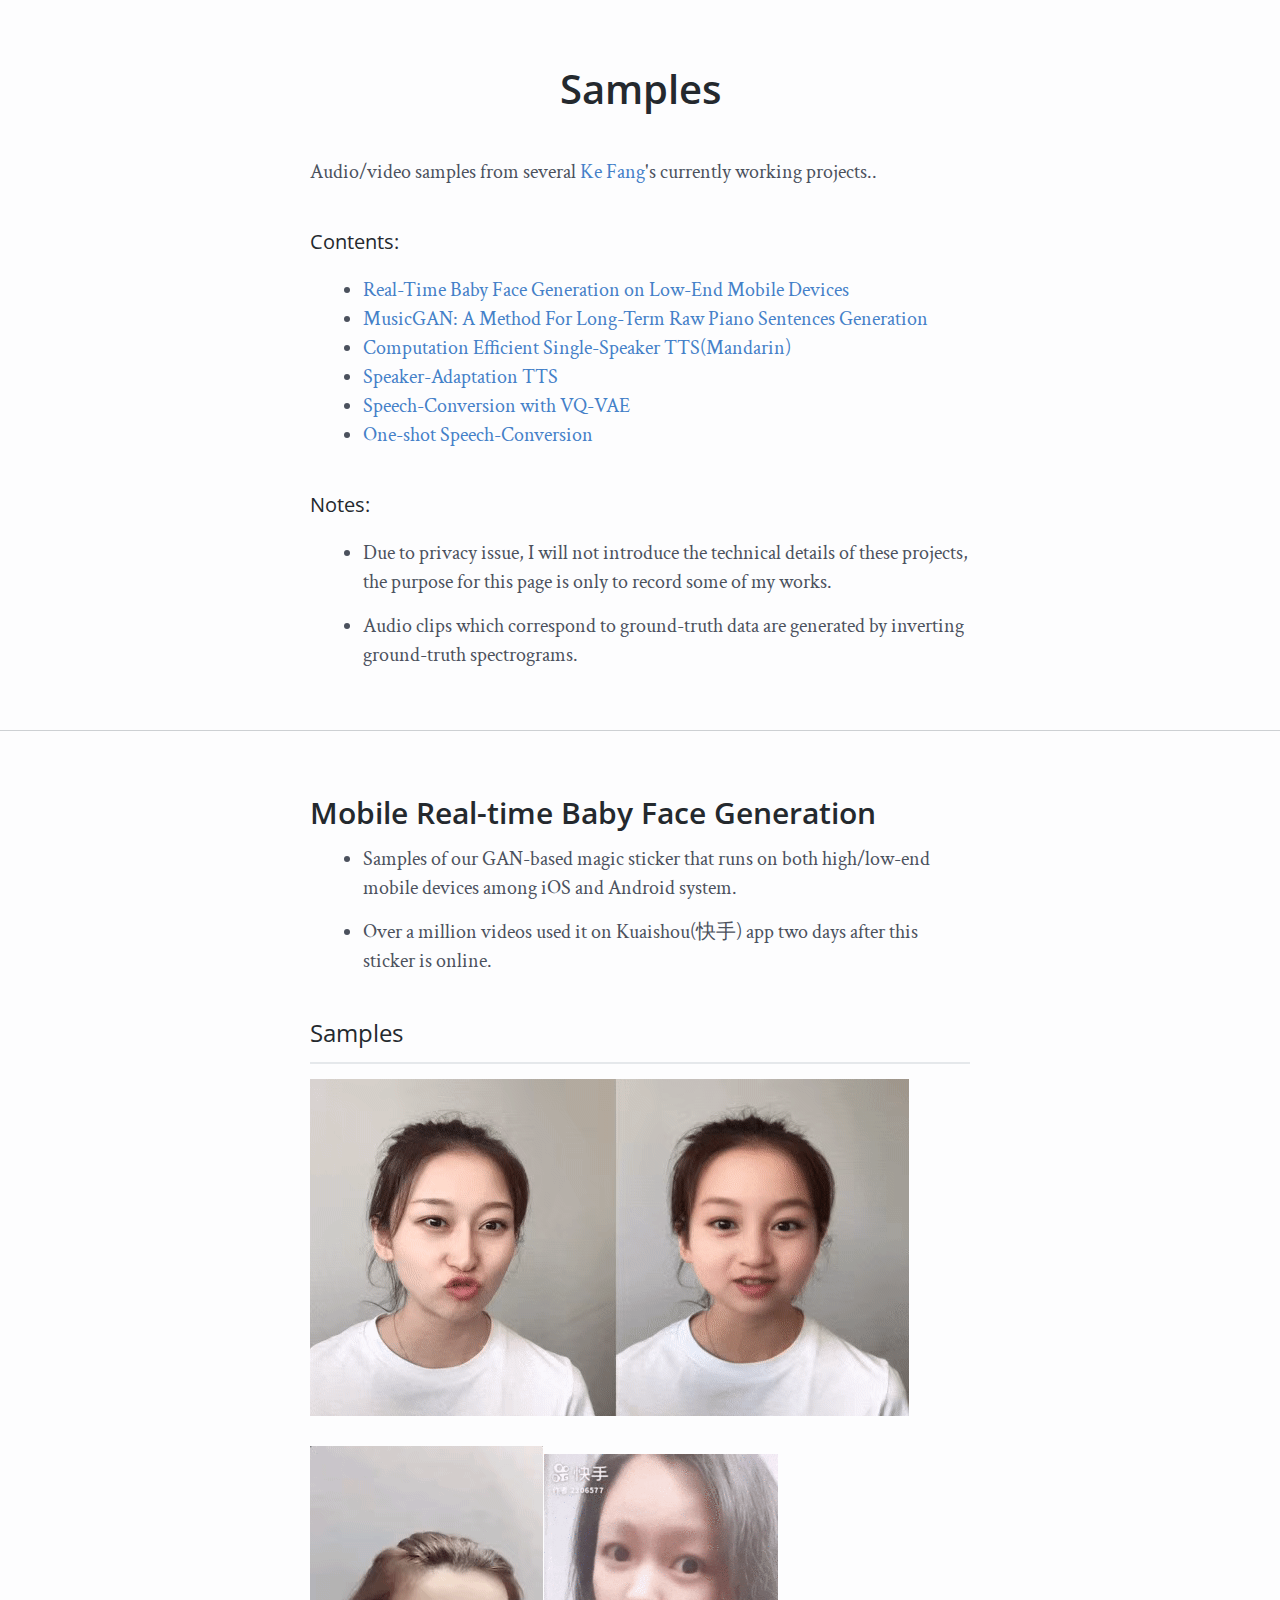
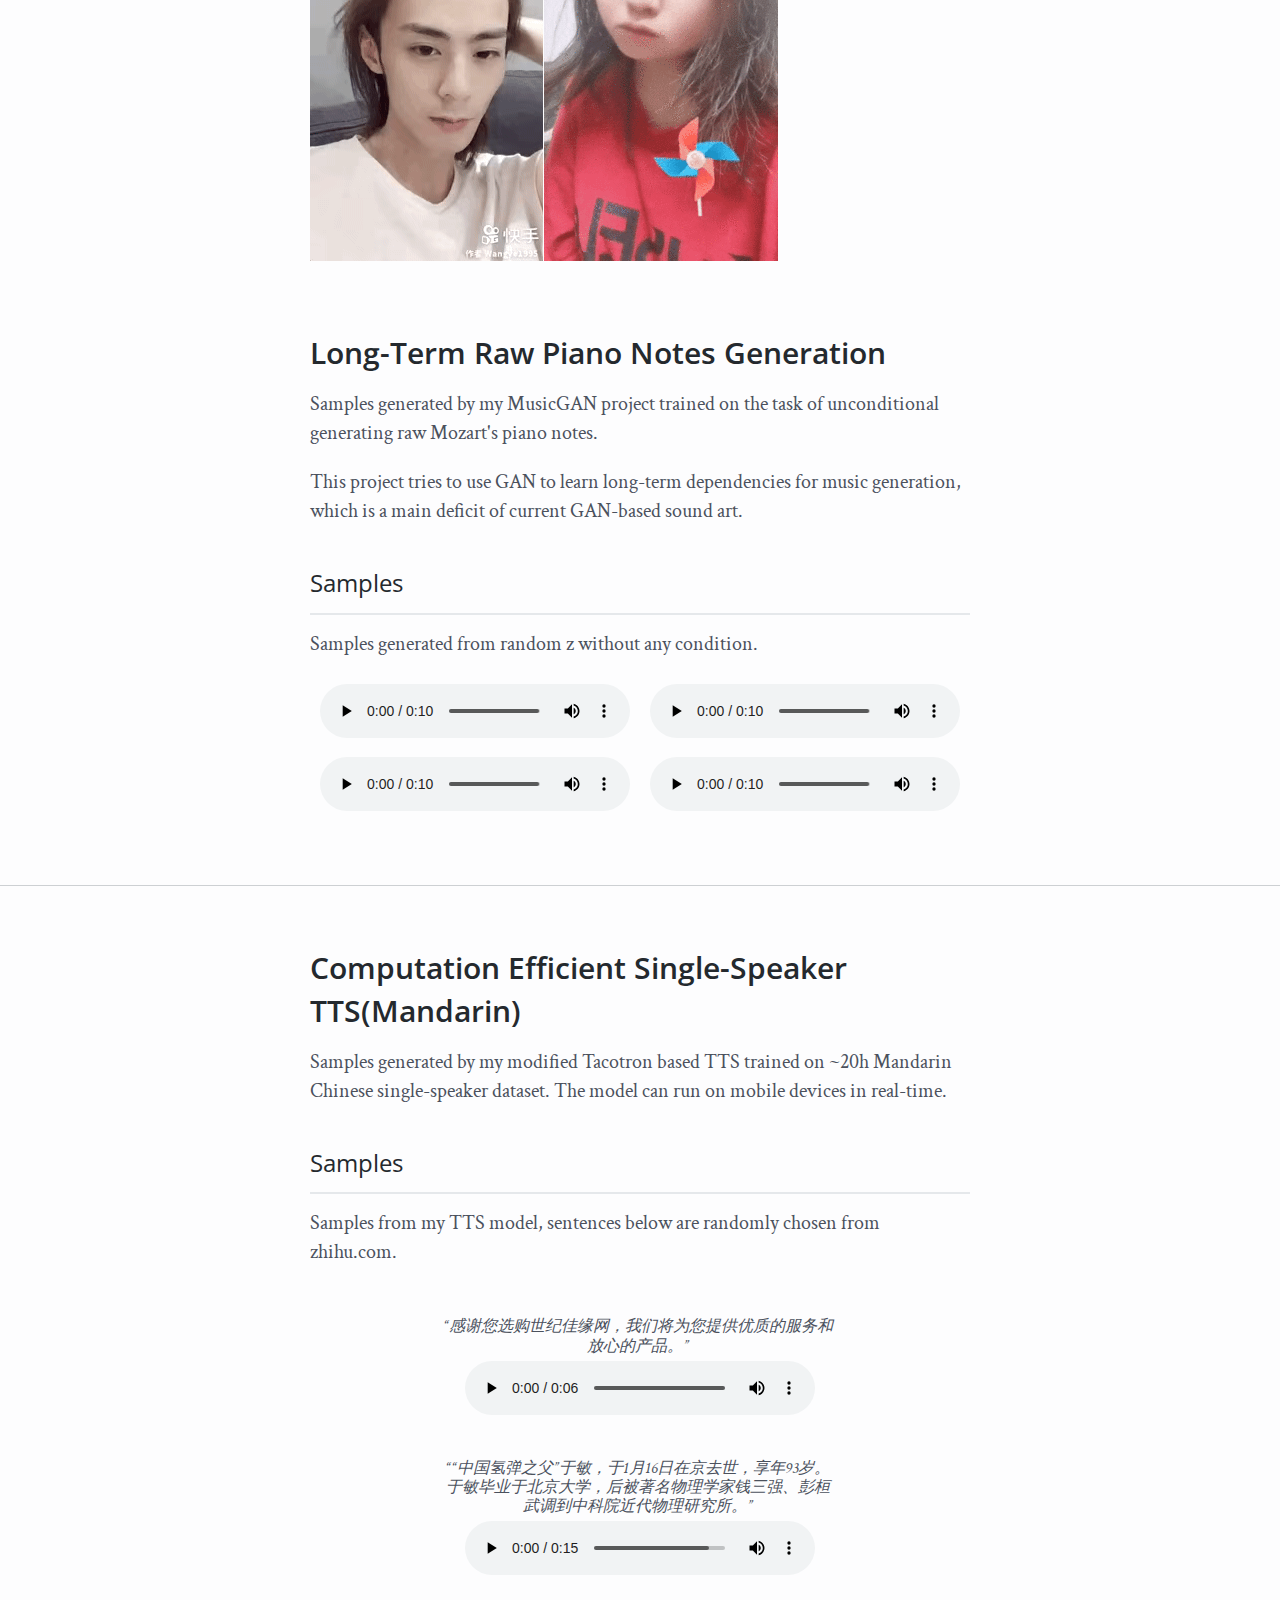
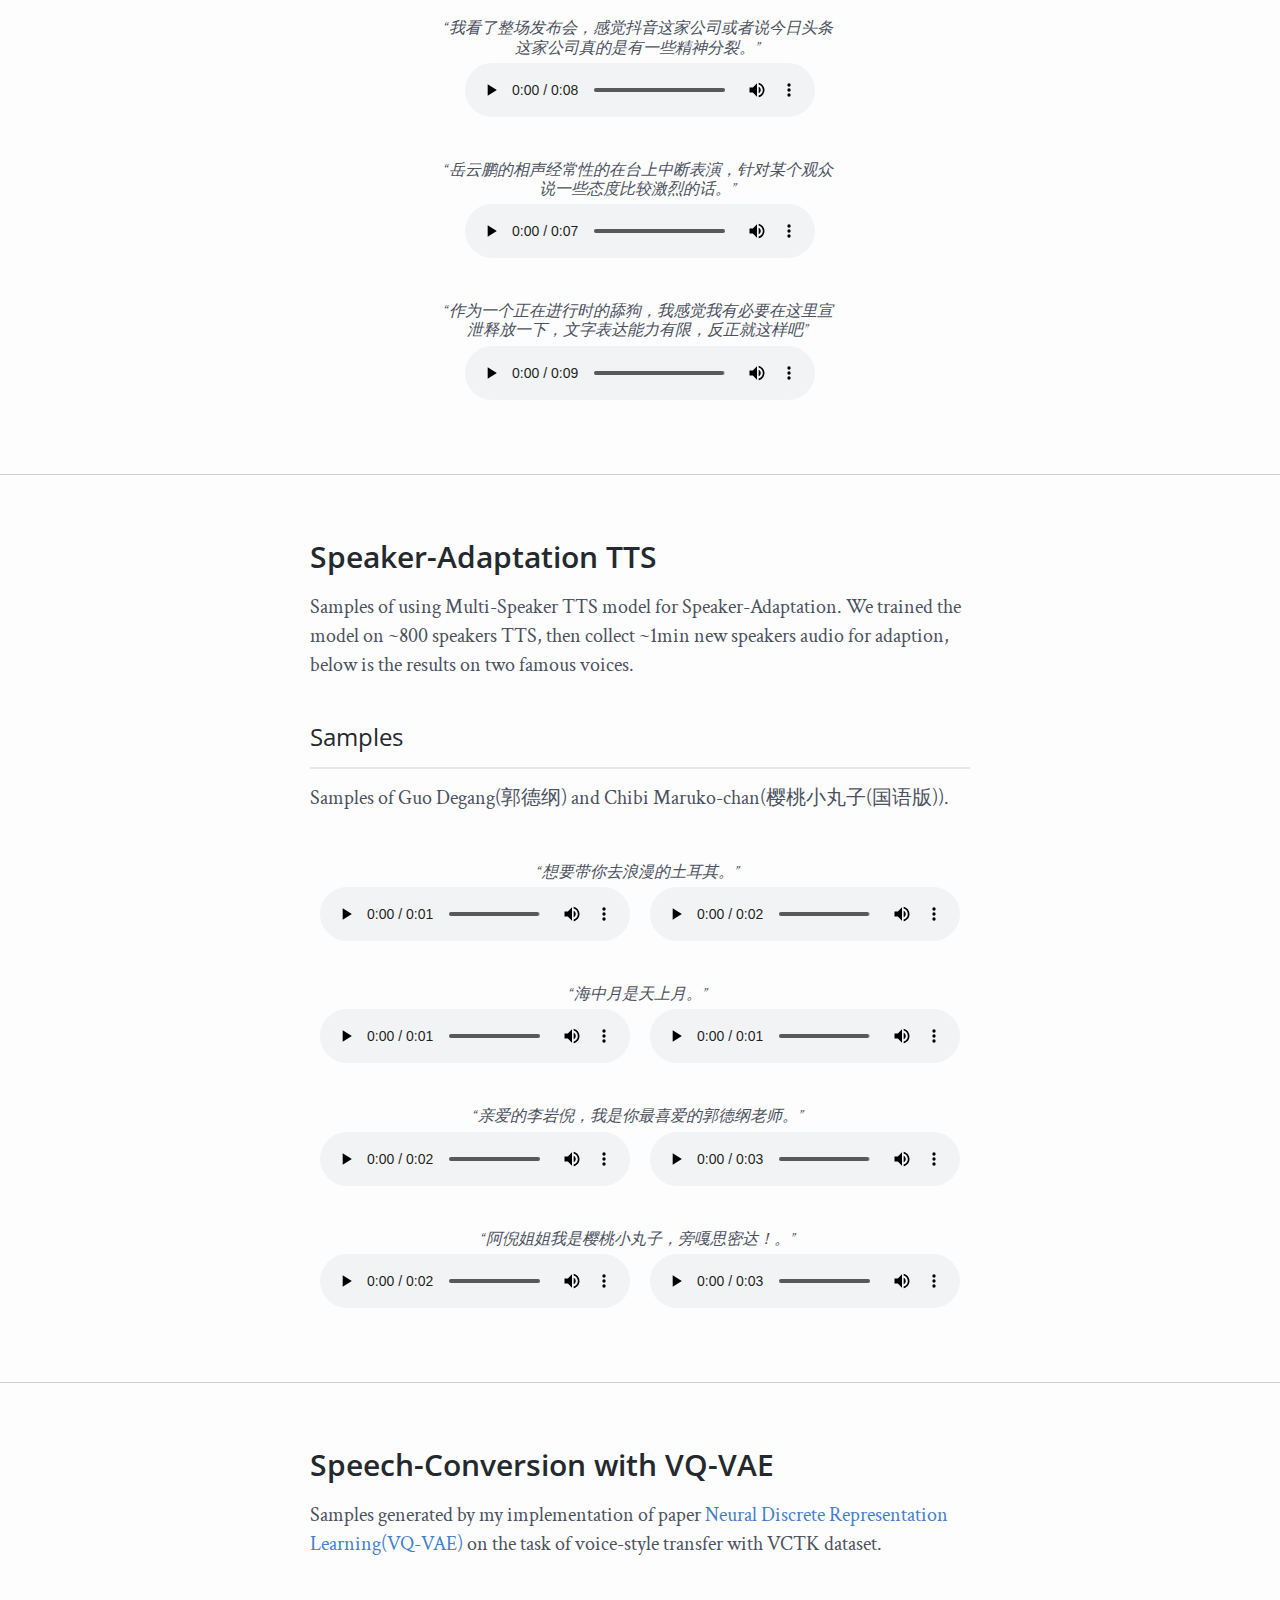
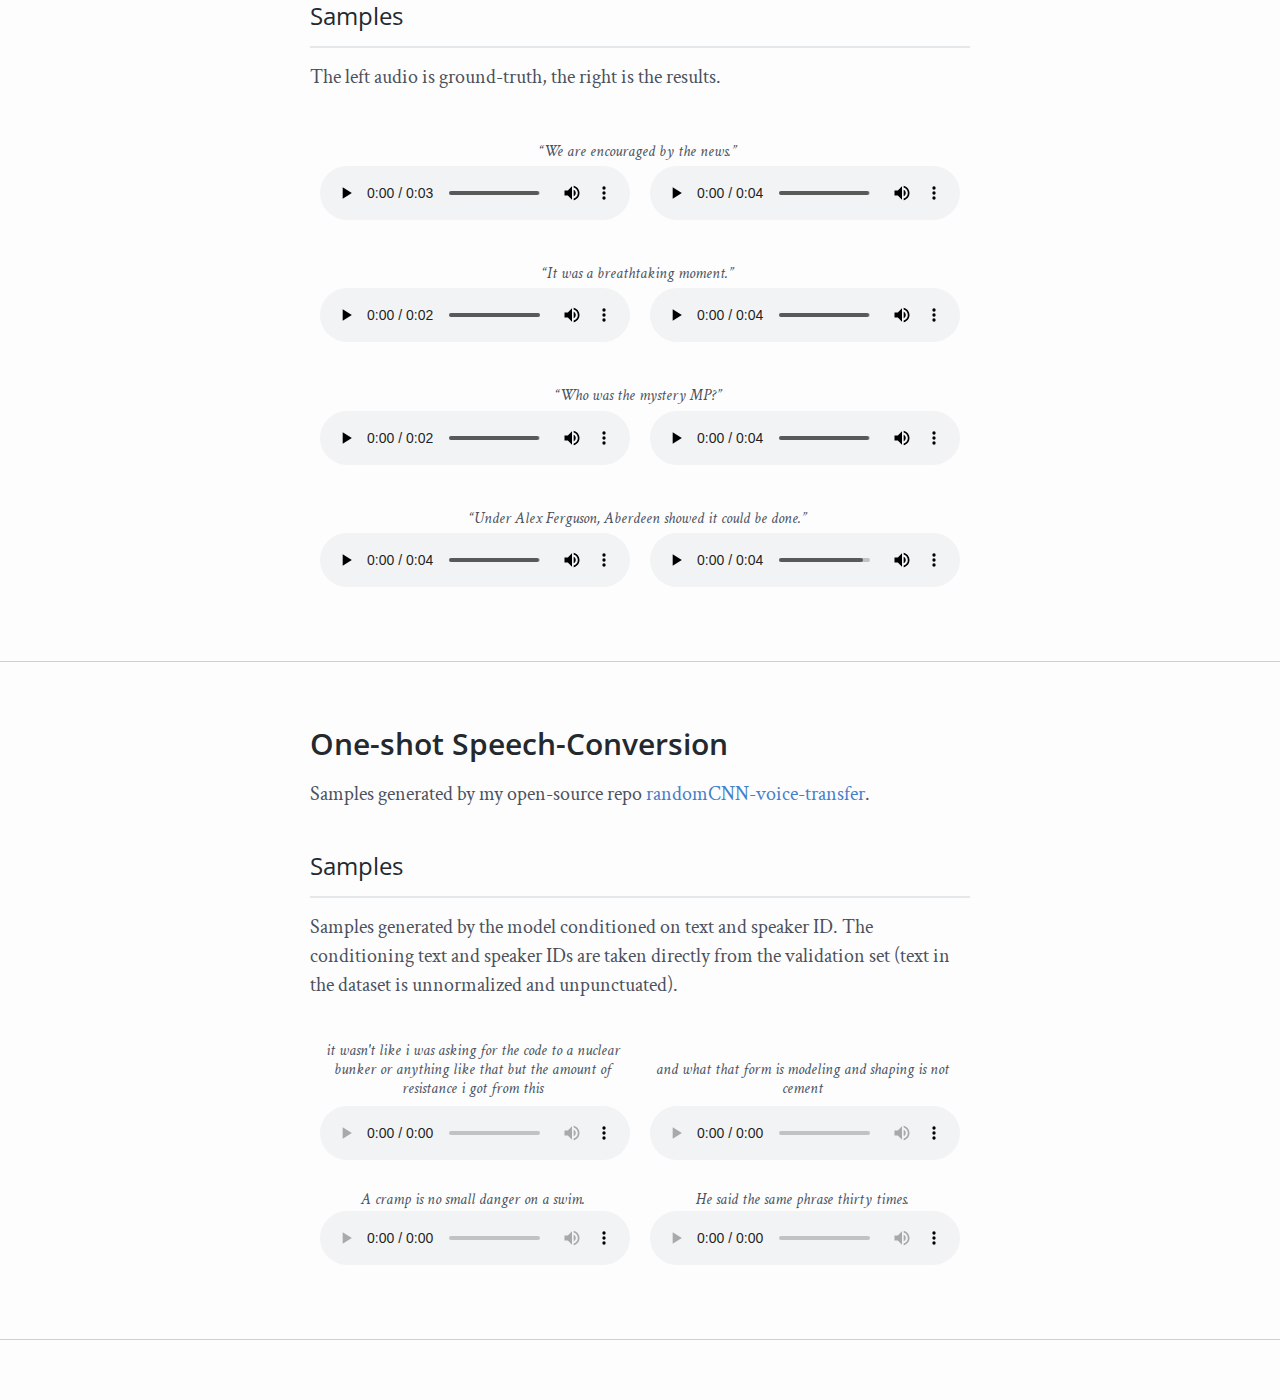
==== index.html @ a9450ed7 "update info." ====
<!DOCTYPE html>
<html lang="en">

<head>
    <title>Selected Samples of My Work</title>

    <link href="https://fonts.googleapis.com/css?family=Crimson+Text:400,400i" rel="stylesheet">
    <link href="https://fonts.googleapis.com/css?family=Open+Sans:400,600" rel="stylesheet">
    <link rel="stylesheet" type="text/css" href="index.css">

    <meta charset="utf-8">
    <meta name="viewport" content="width=device-width, initial-scale=1.0">
</head>

<body>

    <div class='section'>
        <h1>Samples</h1>
        <p>Audio/video samples from several <a href='https://www.linkedin.com/in/ringofang/'>Ke Fang</a>'s currently working projects.</i>.</p>

        <h4>Contents:</h4>
        <p>
        <ul class='toc'>
            <li><a href='#section-0'>Real-Time Baby Face Generation on Low-End Mobile Devices</a></li>
            <li><a href='#section-1'>MusicGAN: A Method For Long-Term Raw Piano Sentences Generation</a></li>
            <li><a href='#section-2'>Computation Efficient Single-Speaker TTS(Mandarin)</a></li>
            <li><a href='#section-3'>Speaker-Adaptation TTS</a></li>
            <li><a href='#section-4'>Speech-Conversion with VQ-VAE</a></li>
            <li><a href='#section-5'>One-shot Speech-Conversion</a></li>
            <!--<li><a href='#section-6'>Speeding up Griffin-Lim Vocoder & GAN-based TTS Optimization</a></li>-->
        </ul>
        </p>

        <h4>Notes:</h4>
        <p>
        <ul>
            <li>Due to privacy issue, I will not introduce the technical details of these projects, the purpose for this page is only to record some of my works.</li>
            <li>Audio clips which correspond to ground-truth data are generated by inverting ground-truth spectrograms.</li>
        </ul>
        </p>
    </div>

    <hr>

    <div id='section-0' class='section'>
        <h2>Mobile Real-time Baby Face Generation</h2>
        <ul>
            <li>Samples of our GAN-based magic sticker that runs on both high/low-end mobile devices among iOS and Android system.</li>
            <li>Over a million videos used it on Kuaishou(快手) app two days after this sticker is online.</li>
        </ul>
        <h3>Samples</h3>
        <p><img src="samples/gif/gan-a.gif" alt="gan-a"></p>
        <p><img src="samples/gif/gan-b.gif" alt="gan-a"><img src="samples/gif/gan-c.gif" alt="gan-a"></p>

    </div>

    <div id='section-1' class='section'>
        <h2>Long-Term Raw Piano Notes Generation</h2>
        <p>Samples generated by my MusicGAN project trained on the task of unconditional generating raw Mozart's piano notes.</p>
        <p>This project tries to use GAN to learn long-term dependencies for music generation, which is a main deficit of current GAN-based sound art.</p>

        <h3>Samples</h3>
        <p>Samples generated from random z without any condition.</p>
        <div class='playlist'>
            <div class='labeled-audio'><audio preload='metadata' controls><source src='samples/wav/music_gan_piano/1.mp3' type='audio/mpeg'></audio></div>
            <div class='labeled-audio'><audio preload='metadata' controls><source src='samples/wav/music_gan_piano/2.mp3' type='audio/mpeg'></audio></div>
            <div class='labeled-audio'><audio preload='metadata' controls><source src='samples/wav/music_gan_piano/3.mp3' type='audio/mpeg'></audio></div>
            <div class='labeled-audio'><audio preload='metadata' controls><source src='samples/wav/music_gan_piano/4.mp3' type='audio/mpeg'></audio></div>
        </div>
    </div>

    <hr>

    <div id='section-2' class='section'>
        <h2>Computation Efficient Single-Speaker TTS(Mandarin)</h2>
        <p>Samples generated by my modified Tacotron based TTS trained on ~20h Mandarin Chinese single-speaker dataset. The model can run on mobile devices in real-time.</p>
        <h3>Samples</h3>
        <p>Samples from my TTS model, sentences below are randomly chosen from zhihu.com.</p>
        <div class='playlist'>
            <p class='playlist-title text'>&ldquo;感谢您选购世纪佳缘网，我们将为您提供优质的服务和放心的产品。&rdquo;</p>
            <div class='labeled-audio'><audio preload='metadata' controls><source src='samples/wav/single_speaker_tts_mandarin/1.wav' type='audio/mpeg'></audio></div>
            <p class='playlist-title text'>&ldquo;“中国氢弹之父”于敏，于1月16日在京去世，享年93岁。于敏毕业于北京大学，后被著名物理学家钱三强、彭桓武调到中科院近代物理研究所。&rdquo;</p>
            <div class='labeled-audio'><audio preload='metadata' controls><source src='samples/wav/single_speaker_tts_mandarin/2.wav' type='audio/mpeg'></audio></div>
            <p class='playlist-title text'>&ldquo;我看了整场发布会，感觉抖音这家公司或者说今日头条这家公司真的是有一些精神分裂。&rdquo;</p>
            <div class='labeled-audio'><audio preload='metadata' controls><source src='samples/wav/single_speaker_tts_mandarin/3.wav' type='audio/mpeg'></audio></div>
            <p class='playlist-title text'>&ldquo;岳云鹏的相声经常性的在台上中断表演，针对某个观众说一些态度比较激烈的话。&rdquo;</p>
            <div class='labeled-audio'><audio preload='metadata' controls><source src='samples/wav/single_speaker_tts_mandarin/4.wav' type='audio/mpeg'></audio></div>
            <p class='playlist-title text'>&ldquo;作为一个正在进行时的舔狗，我感觉我有必要在这里宣泄释放一下，文字表达能力有限，反正就这样吧&rdquo;</p>
            <div class='labeled-audio'><audio preload='metadata' controls><source src='samples/wav/single_speaker_tts_mandarin/5.wav' type='audio/mpeg'></audio></div>
        </div>
    </div>

    <hr>

    <div id='section-3' class='section'>
        <h2>Speaker-Adaptation TTS</h2>
        <p>Samples of using Multi-Speaker TTS model for Speaker-Adaptation. We trained the model on ~800 speakers TTS, then collect ~1min new speakers audio for adaption, below is the results on two famous voices.</p>

        <h3>Samples</h3>
        <p>Samples of Guo Degang(郭德纲) and Chibi Maruko-chan(樱桃小丸子(国语版)).</p>
        <div class='playlist'>
            <p class='playlist-title text'>&ldquo;想要带你去浪漫的土耳其。&rdquo;</p>
            <div class='labeled-audio'><audio preload='metadata' controls><source src='samples/wav/multi_speaker_tts_speaker_adaptation/gdg_0.wav' type='audio/mpeg'></audio></div>
            <div class='labeled-audio'><audio preload='metadata' controls><source src='samples/wav/multi_speaker_tts_speaker_adaptation/xwz_0.wav' type='audio/mpeg'></audio></div>
            <p class='playlist-title text'>&ldquo;海中月是天上月。&rdquo;</p>
            <div class='labeled-audio'><audio preload='metadata' controls><source src='samples/wav/multi_speaker_tts_speaker_adaptation/gdg_1.wav' type='audio/mpeg'></audio></div>
            <div class='labeled-audio'><audio preload='metadata' controls><source src='samples/wav/multi_speaker_tts_speaker_adaptation/xwz_1.wav' type='audio/mpeg'></audio></div>
            <p class='playlist-title text'>&ldquo;亲爱的李岩倪，我是你最喜爱的郭德纲老师。&rdquo;</p>
            <div class='labeled-audio'><audio preload='metadata' controls><source src='samples/wav/multi_speaker_tts_speaker_adaptation/gdg_2.wav' type='audio/mpeg'></audio></div>
            <div class='labeled-audio'><audio preload='metadata' controls><source src='samples/wav/multi_speaker_tts_speaker_adaptation/xwz_2.wav' type='audio/mpeg'></audio></div>
            <p class='playlist-title text'>&ldquo;阿倪姐姐我是樱桃小丸子，旁嘎思密达！。&rdquo;</p>
            <div class='labeled-audio'><audio preload='metadata' controls><source src='samples/wav/multi_speaker_tts_speaker_adaptation/gdg_3.wav' type='audio/mpeg'></audio></div>
            <div class='labeled-audio'><audio preload='metadata' controls><source src='samples/wav/multi_speaker_tts_speaker_adaptation/xwz_3.wav' type='audio/mpeg'></audio></div>
        </div>
    </div>

    <hr>

    <div id='section-4' class='section'>
        <h2>Speech-Conversion with VQ-VAE</h2>
        <p>Samples generated by my implementation of paper <a href="https://arxiv.org/abs/1711.00937">Neural Discrete Representation Learning(VQ-VAE)</a> on the task of voice-style transfer with VCTK dataset.</p>

        <h3>Samples</h3>
        <p>The left audio is ground-truth, the right is the results.</p>

        <div class='playlist'>
            <p class='playlist-title text'>&ldquo;We are encouraged by the news.&rdquo;</p>
            <div class='labeled-audio'><audio preload='metadata' controls><source src='samples/wav/vqvae_audio/p227_363.wav' type='audio/mpeg'></audio></div>
            <div class='labeled-audio'><audio preload='metadata' controls><source src='samples/wav/vqvae_audio/p227_363_to_p231.wav' type='audio/mpeg'></audio></div>
            <p class='playlist-title text'>&ldquo;It was a breathtaking moment.&rdquo;</p>
            <div class='labeled-audio'><audio preload='metadata' controls><source src='samples/wav/vqvae_audio/p231_430.wav' type='audio/mpeg'></audio></div>
            <div class='labeled-audio'><audio preload='metadata' controls><source src='samples/wav/vqvae_audio/p231_430_to_p227.wav' type='audio/mpeg'></audio></div>
            <p class='playlist-title text'>&ldquo;Who was the mystery MP?&rdquo;</p>
            <div class='labeled-audio'><audio preload='metadata' controls><source src='samples/wav/vqvae_audio/p240_341.wav' type='audio/mpeg'></audio></div>
            <div class='labeled-audio'><audio preload='metadata' controls><source src='samples/wav/vqvae_audio/p240_341_to_p227.wav' type='audio/mpeg'></audio></div>
            <p class='playlist-title text'>&ldquo;Under Alex Ferguson, Aberdeen showed it could be done.&rdquo;</p>
            <div class='labeled-audio'><audio preload='metadata' controls><source src='samples/wav/vqvae_audio/p243_359.wav' type='audio/mpeg'></audio></div>
            <div class='labeled-audio'><audio preload='metadata' controls><source src='samples/wav/vqvae_audio/p243_359_to_p231.wav' type='audio/mpeg'></audio></div>
        </div>
    </div>

    <hr>

    <div id='section-5' class='section'>
        <h2>One-shot Speech-Conversion</h2>
        <p>Samples generated by my open-source repo <a href="https://github.com/mazzzystar/randomCNN-voice-transfer">randomCNN-voice-transfer</a>.</p>

        <h3>Samples</h3>
        <p>Samples generated by the model conditioned on text and speaker ID.  The conditioning text and speaker IDs are taken directly from the validation set (text in the dataset is unnormalized and unpunctuated).</p>

        <div class='playlist'>
            <div class='labeled-audio labeled-audio2'><p class='text text2'>it wasn't like i was asking for the code to a nuclear bunker or anything like that but the amount of resistance i got from this</p>
                <audio preload='metadata' controls><source class='select-real' src='samples/mp3/ted_val/sample-0.mp3' type='audio/mpeg'></audio>
            </div>

            <div class='labeled-audio labeled-audio2'><p class='text text2'>and what that form is modeling and shaping is not cement</p>
                <audio preload='metadata' controls><source class='select-real' src='samples/mp3/ted_val/sample-1.mp3' type='audio/mpeg'></audio>
            </div>
        </div>

        <div class='playlist'>
            <div class='labeled-audio'><p class='text'>A cramp is no small danger on a swim.</p>
                <audio preload='metadata' controls><source class='select-speaker' src='samples/mp3/ted_speakers/BillGates/sample-0.mp3' type='audio/mpeg'></audio>
            </div>
            <div class='labeled-audio'><p class='text'>He said the same phrase thirty times.</p>
                <audio preload='metadata' controls><source class='select-speaker' src='samples/mp3/ted_speakers/BillGates/sample-1.mp3' type='audio/mpeg'></audio>
            </div>
        </div>
    </div>

    <hr>
</body>
</html>

<script>
document
    .getElementById('select-speaker')
    .addEventListener('change', function () {
        'use strict';
        var targets = document.getElementsByClassName("select-speaker")
        for (let i = 0; i < targets.length; i++) {
            name = "samples/mp3/ted_speakers/" + this.value + "/sample-" + i.toString() + ".mp3"
            targets[i].setAttribute("src", name)
            targets[i].parentElement.load()
        }
});
</script>
---- index.css ----
* {
    margin: 0;
    padding: 0;
    border: none;
    box-sizing: border-box;
    font-family: "Crimson Text", serif;
    font-weight: 400;
    font-size: 20px;
    line-height: 145%;
    color: rgb(75, 81, 93);
}

body {
    background-color: rgb(253, 253, 254);
    margin: 60px 0px;
    min-width: 300px;
}

h1, h2, h3, h4 {
    font-family: "Open Sans", sans-serif;
    color: rgb(36, 41, 46);
}

h1 {
    text-align: center;
    font-size: 40px;
    font-weight: 600;
    margin-bottom: 40px;
}

h2 {
    font-size: 30px;
    font-weight: 600;
    margin: 60px 0px 10px 0px;
}

h3 {
    font-size: 24px;
    font-weight: 400;
    margin: 40px 0px 10px 0px;
    padding-bottom: 12px;
    border-bottom: 2px solid rgb(229,232,235);
}

h4 {
    font-size: 20px;
    font-weight: 400;
    margin: 40px 0px 10px 0px;
}

ul {
    display:table;
    padding-left: 8%;
    margin: 0px 0px;
}

li {
    font-size: 20px;
    margin-top: 15px;
}

li:first-of-type {
    margin-top: 0px;
}

a {
    color: rgb(68, 128, 200)
}

a:link {
    text-decoration: none;
}

a:visited {
    text-decoration: none;
}

audio {
    width: 100%;
}

audio:focus {
    outline: none;
}

select {
    margin: auto;
    margin-bottom: 20px;
    display: block;
    font-size: 20px;
    width: 170px;
}

hr {
    margin: 60px 0px;
    border-bottom: 1px solid rgb(205, 208, 211);
}

p {
    margin: 15px 0px 20px 0px;
    padding-right: 5px;
}

.section {
    margin-bottom: 100px;
    width: 90%;
    margin: auto;
    max-width: 660px;
}

.toc > li {
    margin-top: 0px;
}

.text {
    font-size: 16px;
    text-align: center;
    font-style: italic;
    line-height: 120%;
}

.text2 {
    position: absolute;
    bottom: 60px;
}

.labeled-audio {
    text-align: center;
    display: inline;
    max-width: 350px;
    min-width: 275px;
    flex: 1 1 275px;
    margin: 5px 10px;
    position: relative;
}

.labeled-audio2 {
    min-height: 135px;
}

.labeled-audio2 > audio {
    position: absolute;
    left: 0px;
    bottom: 0px;
}

.labeled-audio > p {
    margin: 10px 0px 2px;
}

.playlist {
    display: flex;
    width: 100%;
    justify-content: space-around;
    flex-wrap: wrap;
    margin: 10px 40px 0px 0px;
}

.playlist-title {
    display: block;
    margin: 0px 20%;
    margin-top: 30px;
}
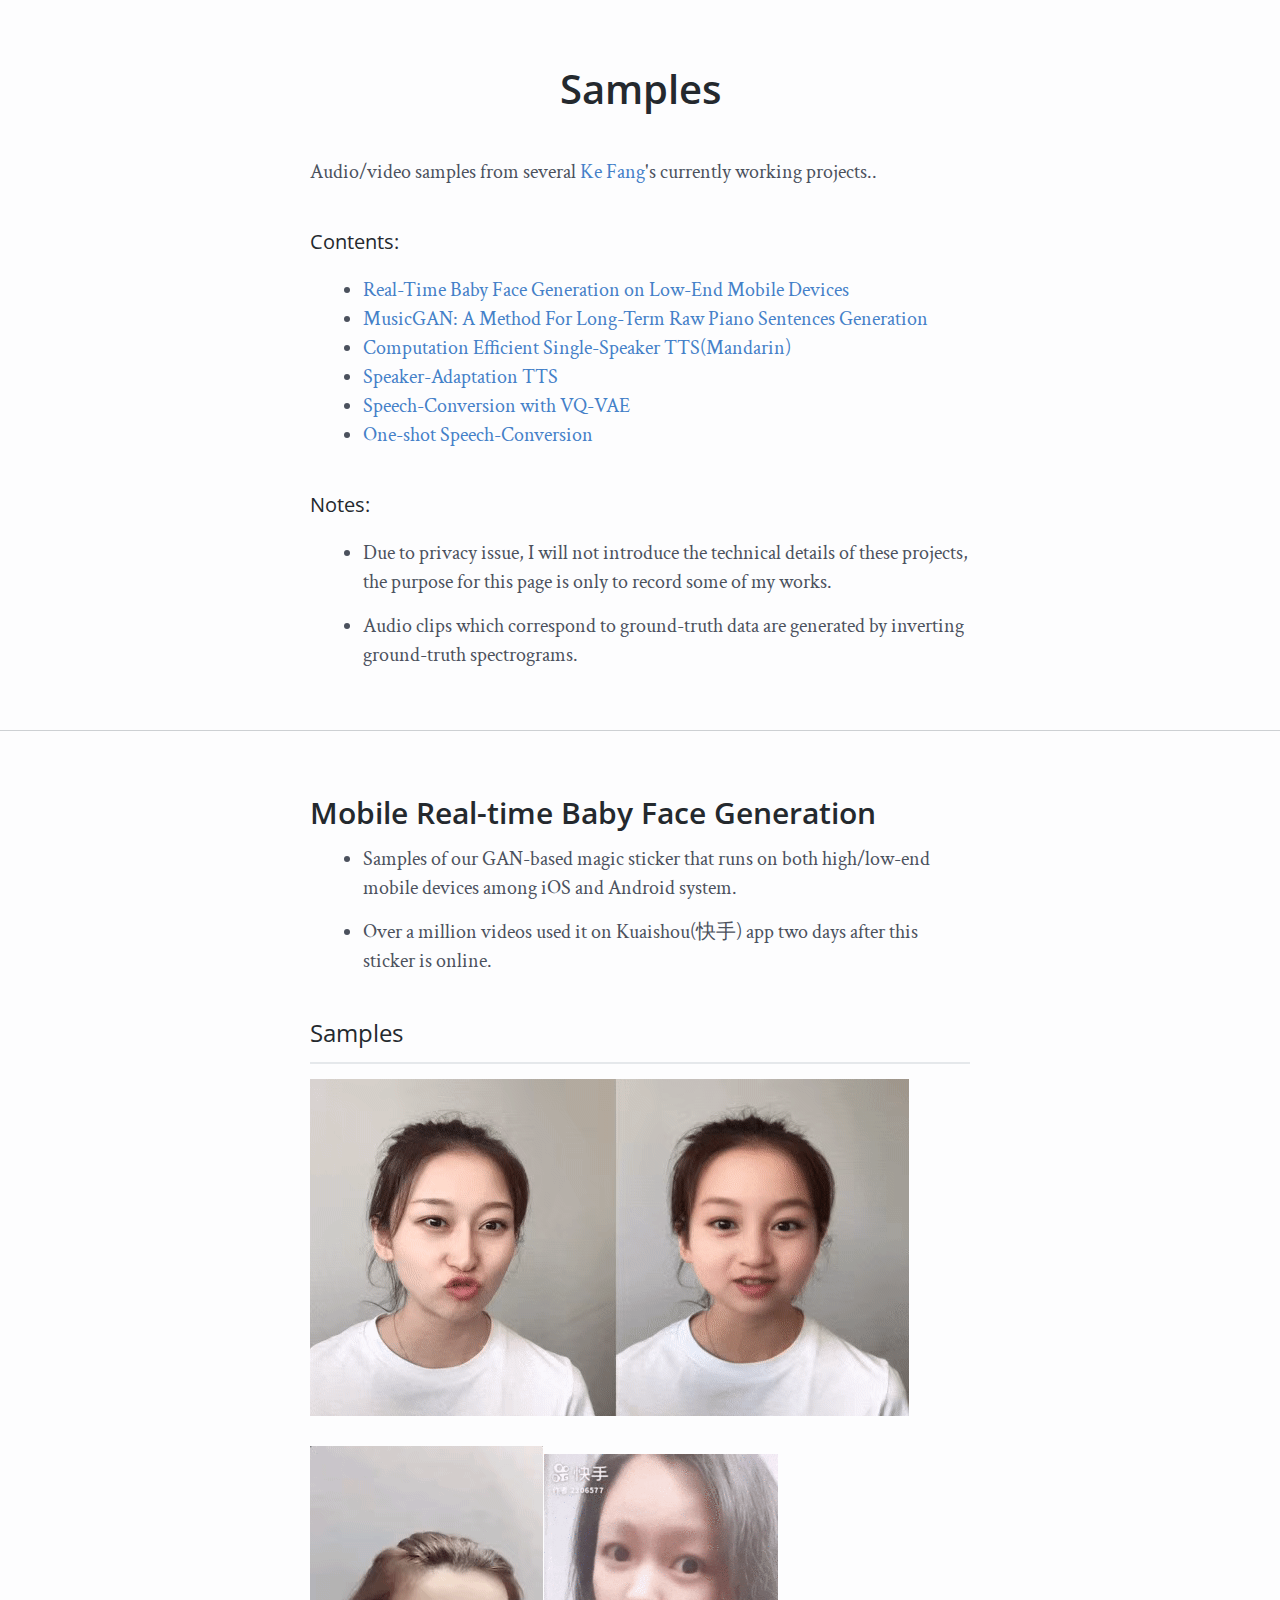
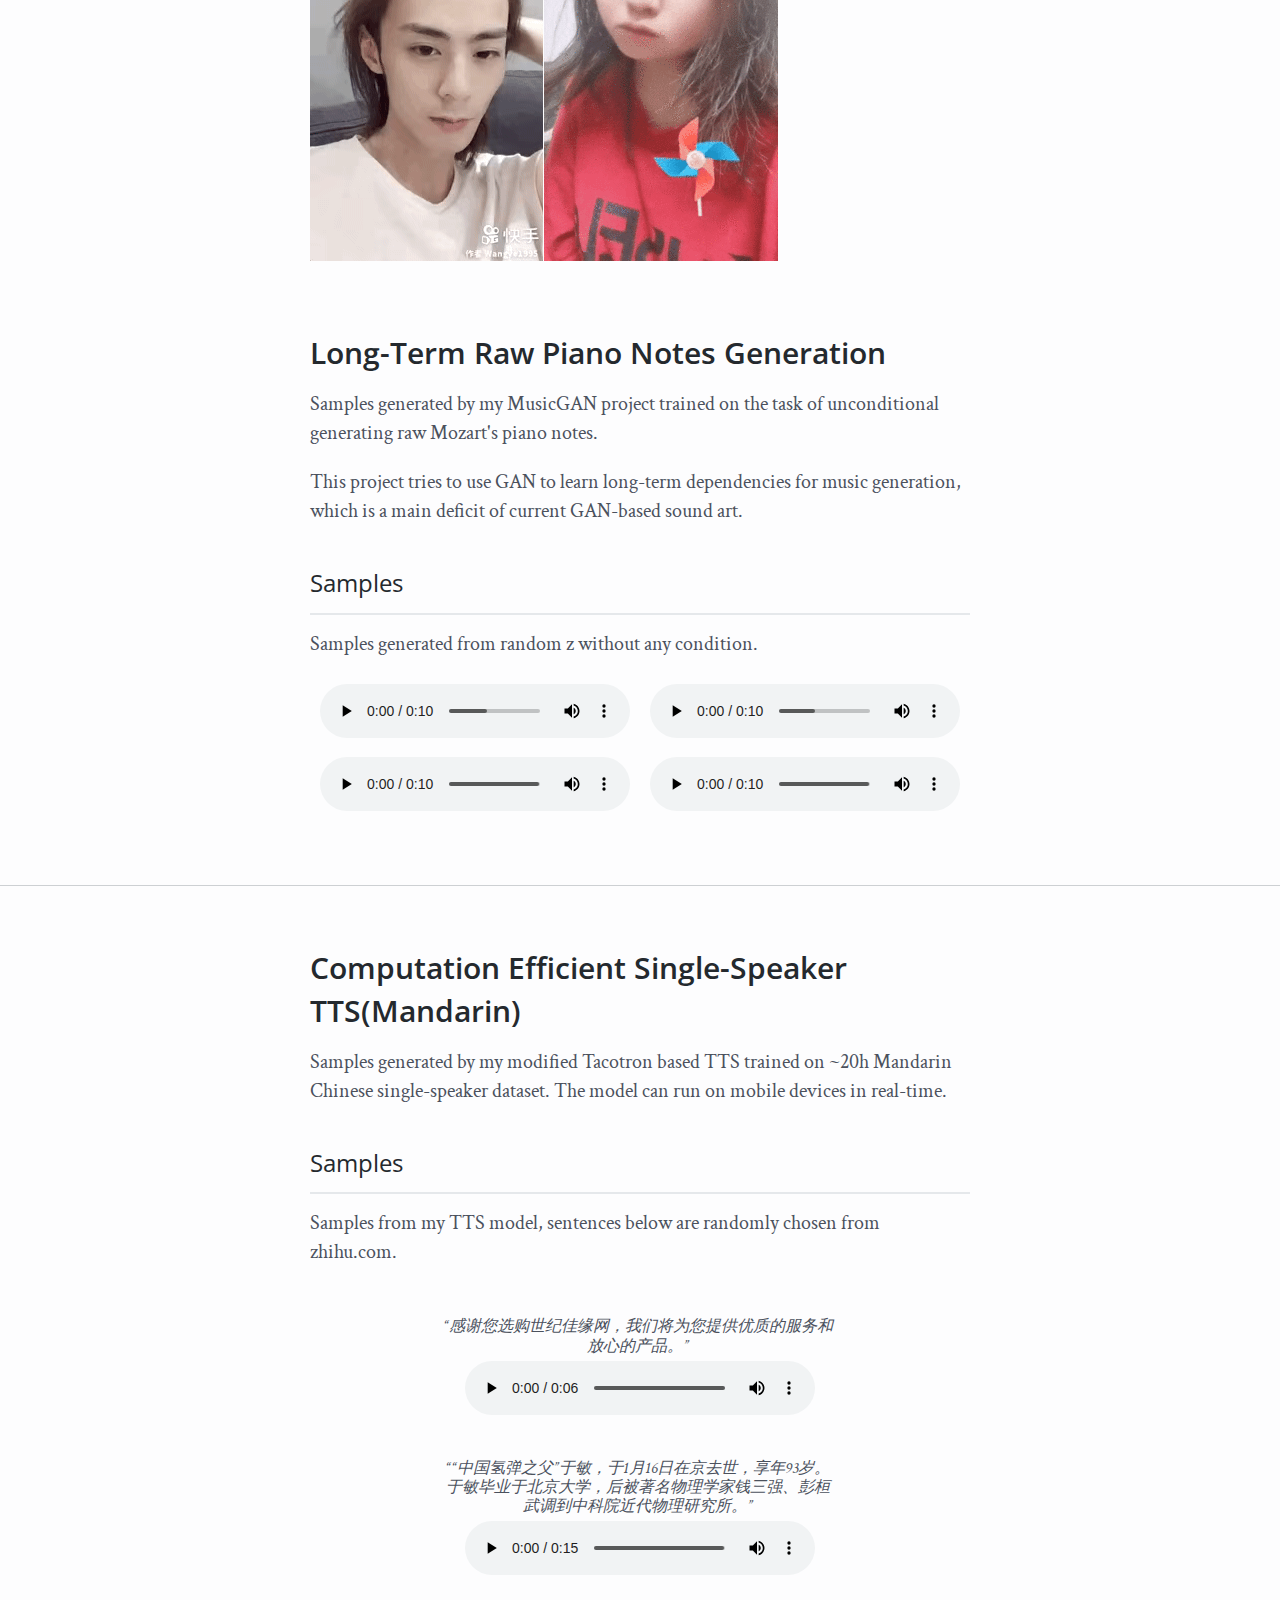
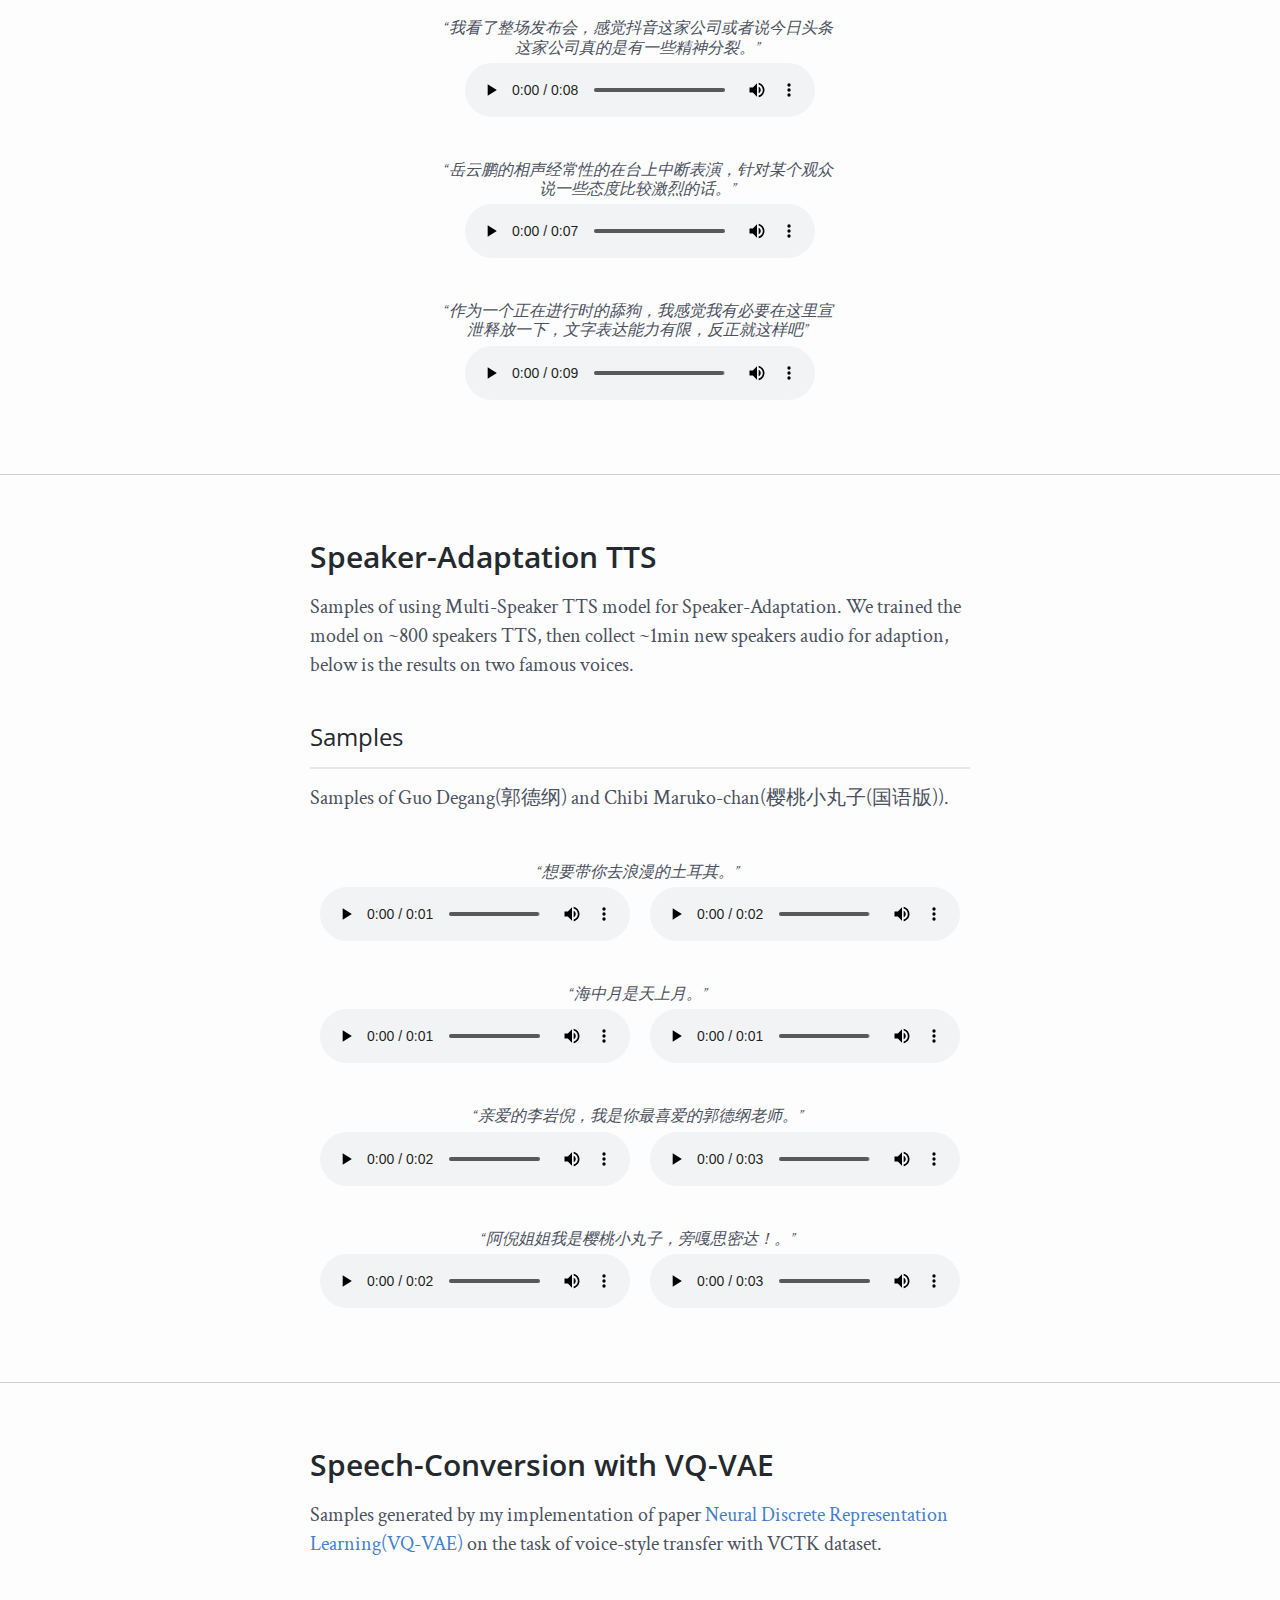
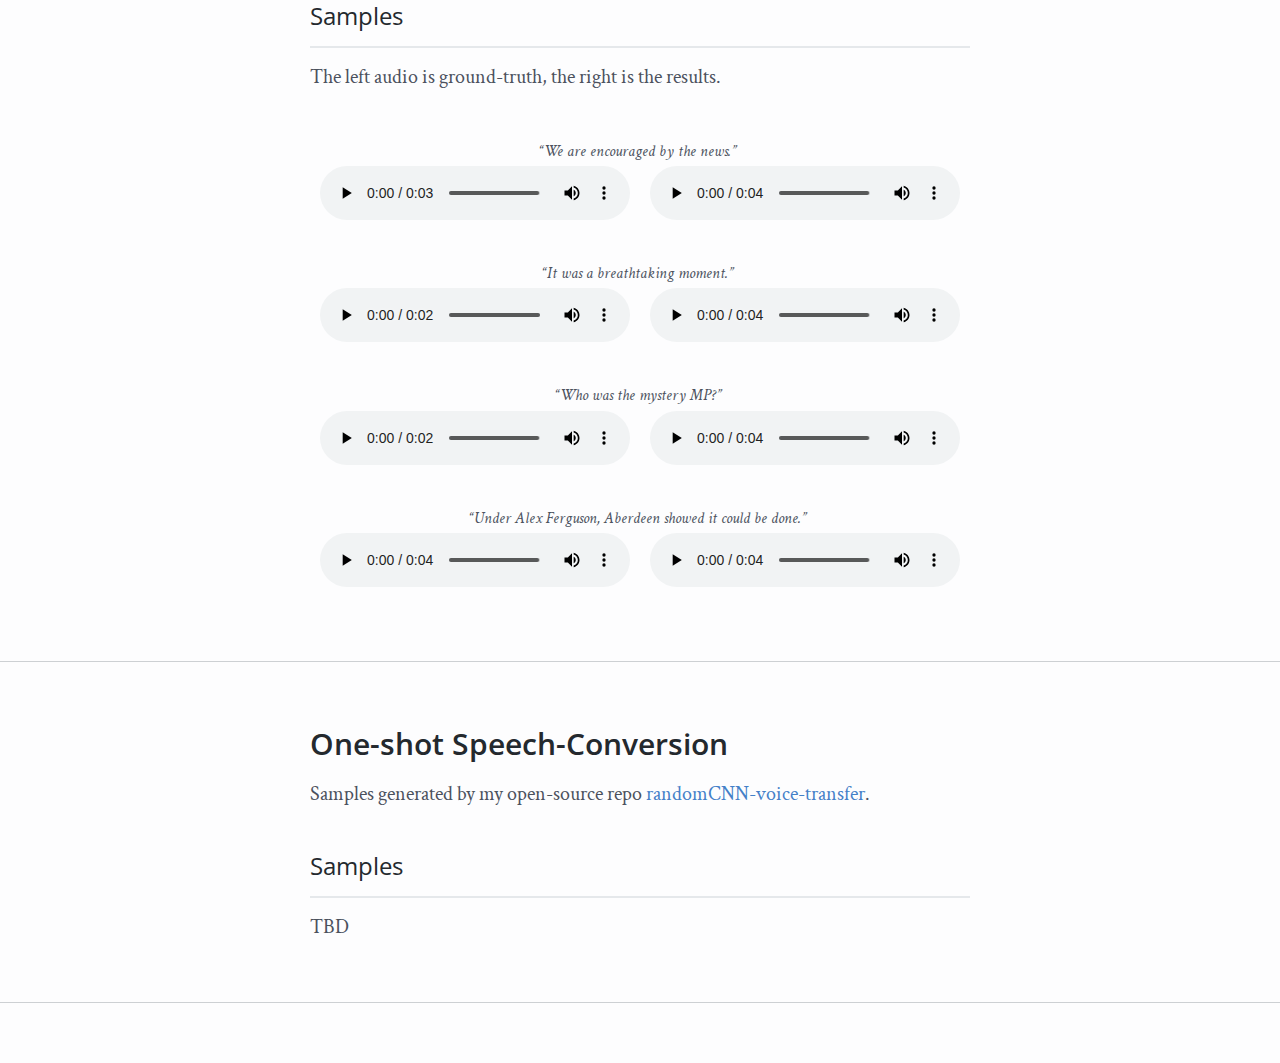
==== commit cd8db3de: "update info." ====
--- a/index.html
+++ b/index.html
@@ -146,8 +146,9 @@
         <p>Samples generated by my open-source repo <a href="https://github.com/mazzzystar/randomCNN-voice-transfer">randomCNN-voice-transfer</a>.</p>
 
         <h3>Samples</h3>
+        <p>TBD</p>
+        <!--
         <p>Samples generated by the model conditioned on text and speaker ID.  The conditioning text and speaker IDs are taken directly from the validation set (text in the dataset is unnormalized and unpunctuated).</p>
-
         <div class='playlist'>
             <div class='labeled-audio labeled-audio2'><p class='text text2'>it wasn't like i was asking for the code to a nuclear bunker or anything like that but the amount of resistance i got from this</p>
                 <audio preload='metadata' controls><source class='select-real' src='samples/mp3/ted_val/sample-0.mp3' type='audio/mpeg'></audio>
@@ -166,6 +167,7 @@
                 <audio preload='metadata' controls><source class='select-speaker' src='samples/mp3/ted_speakers/BillGates/sample-1.mp3' type='audio/mpeg'></audio>
             </div>
         </div>
+      -->
     </div>
 
     <hr>
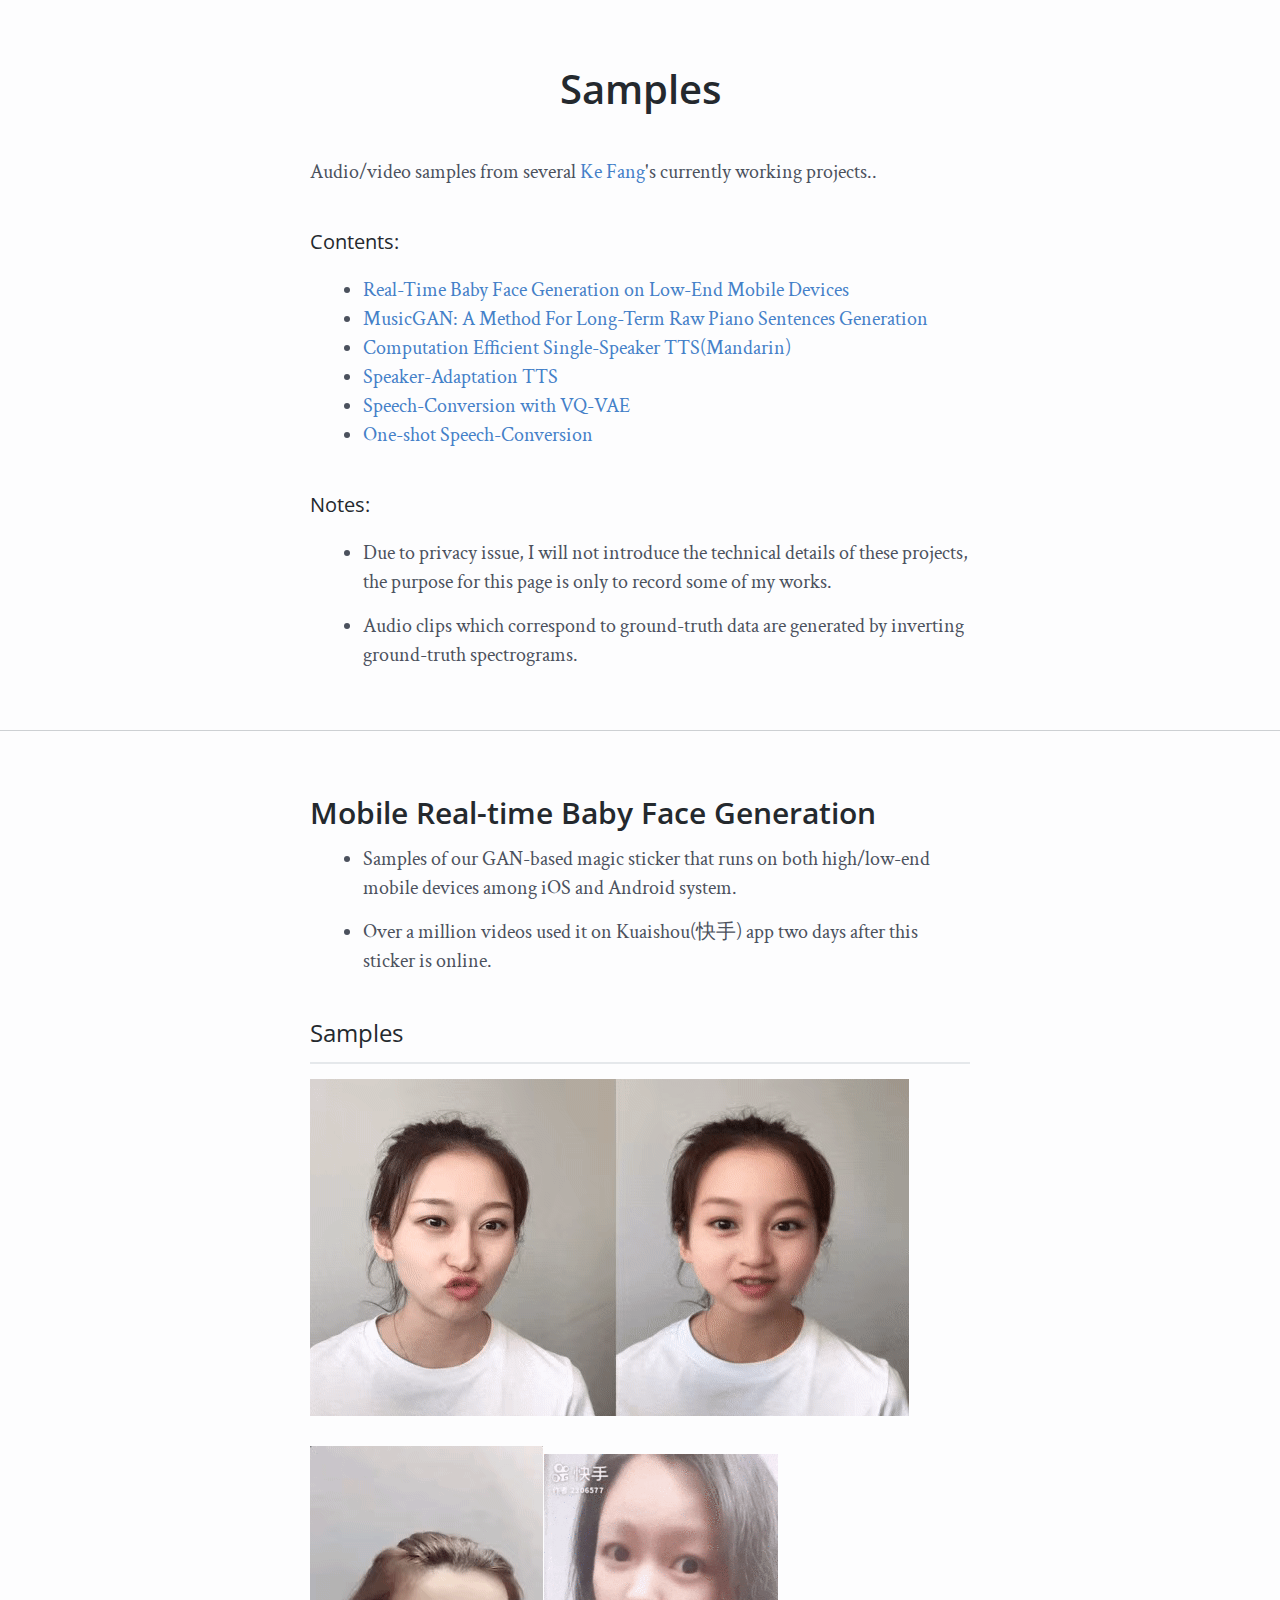
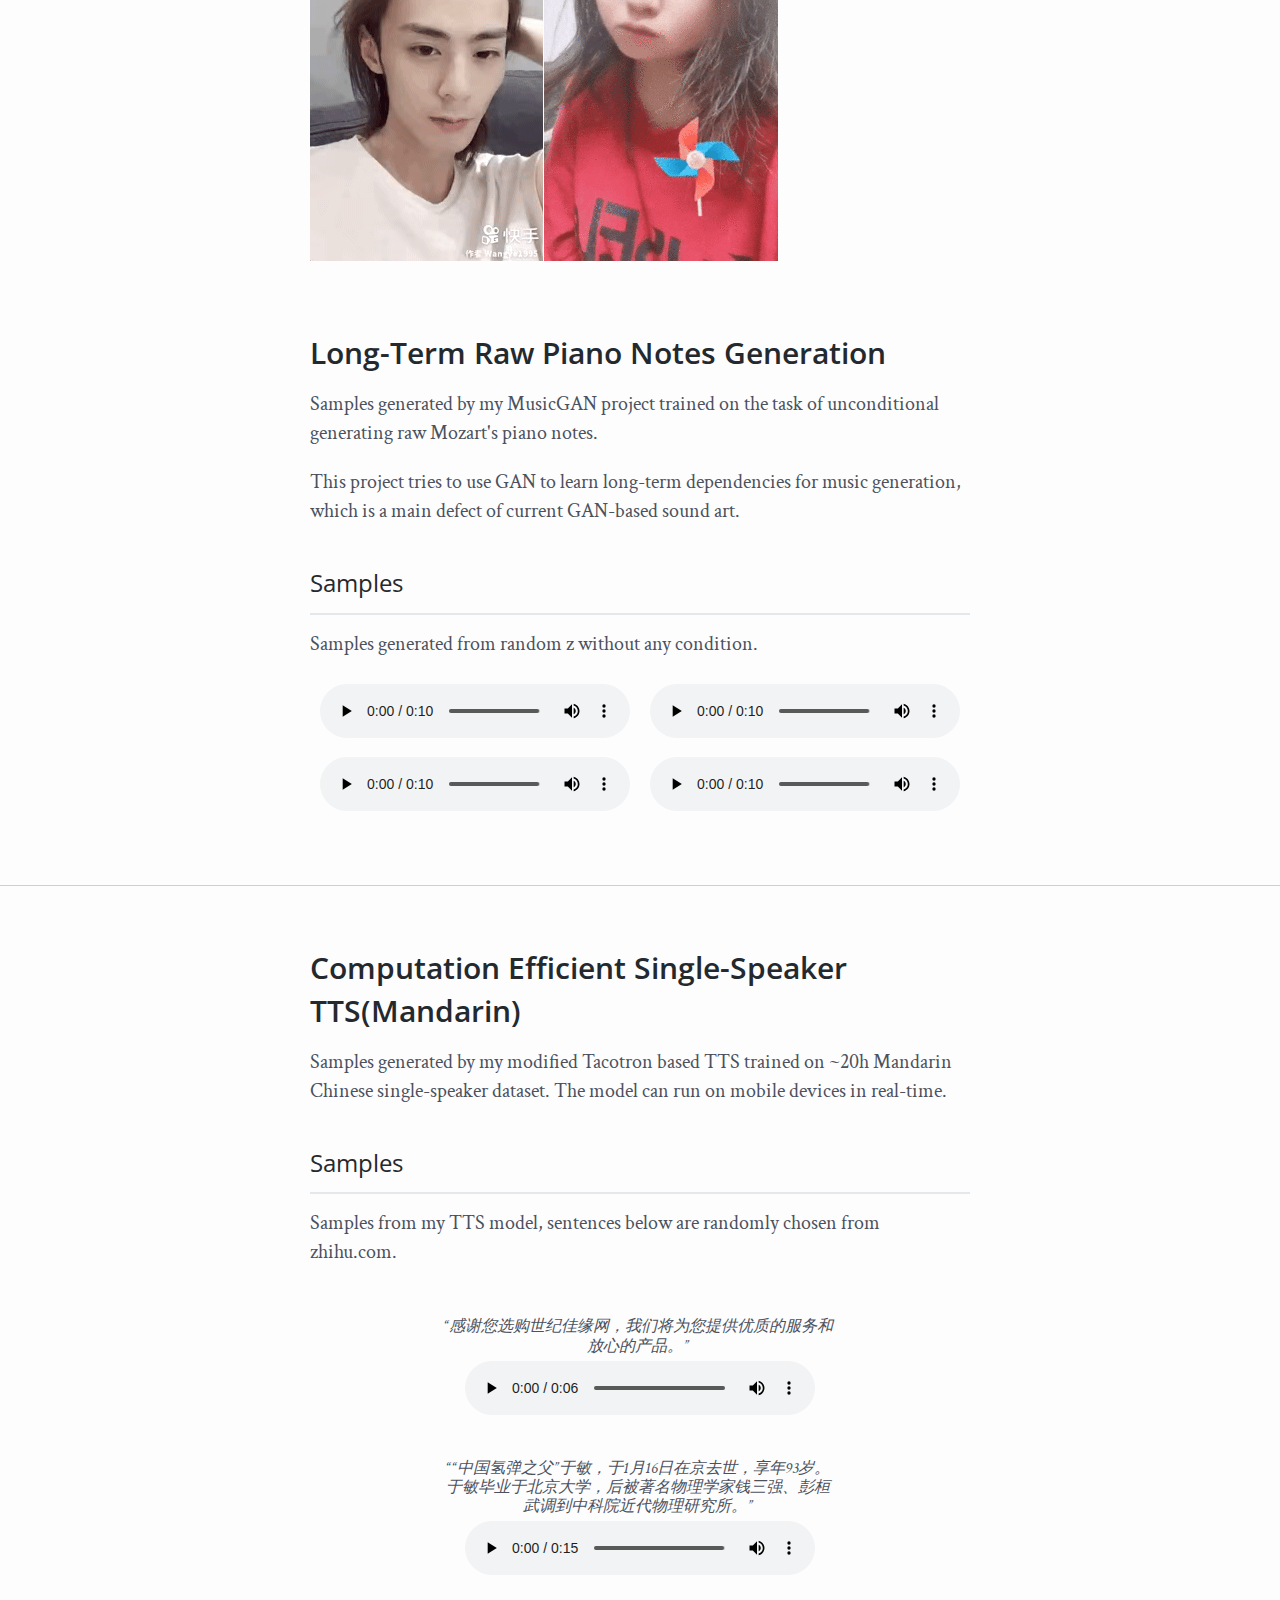
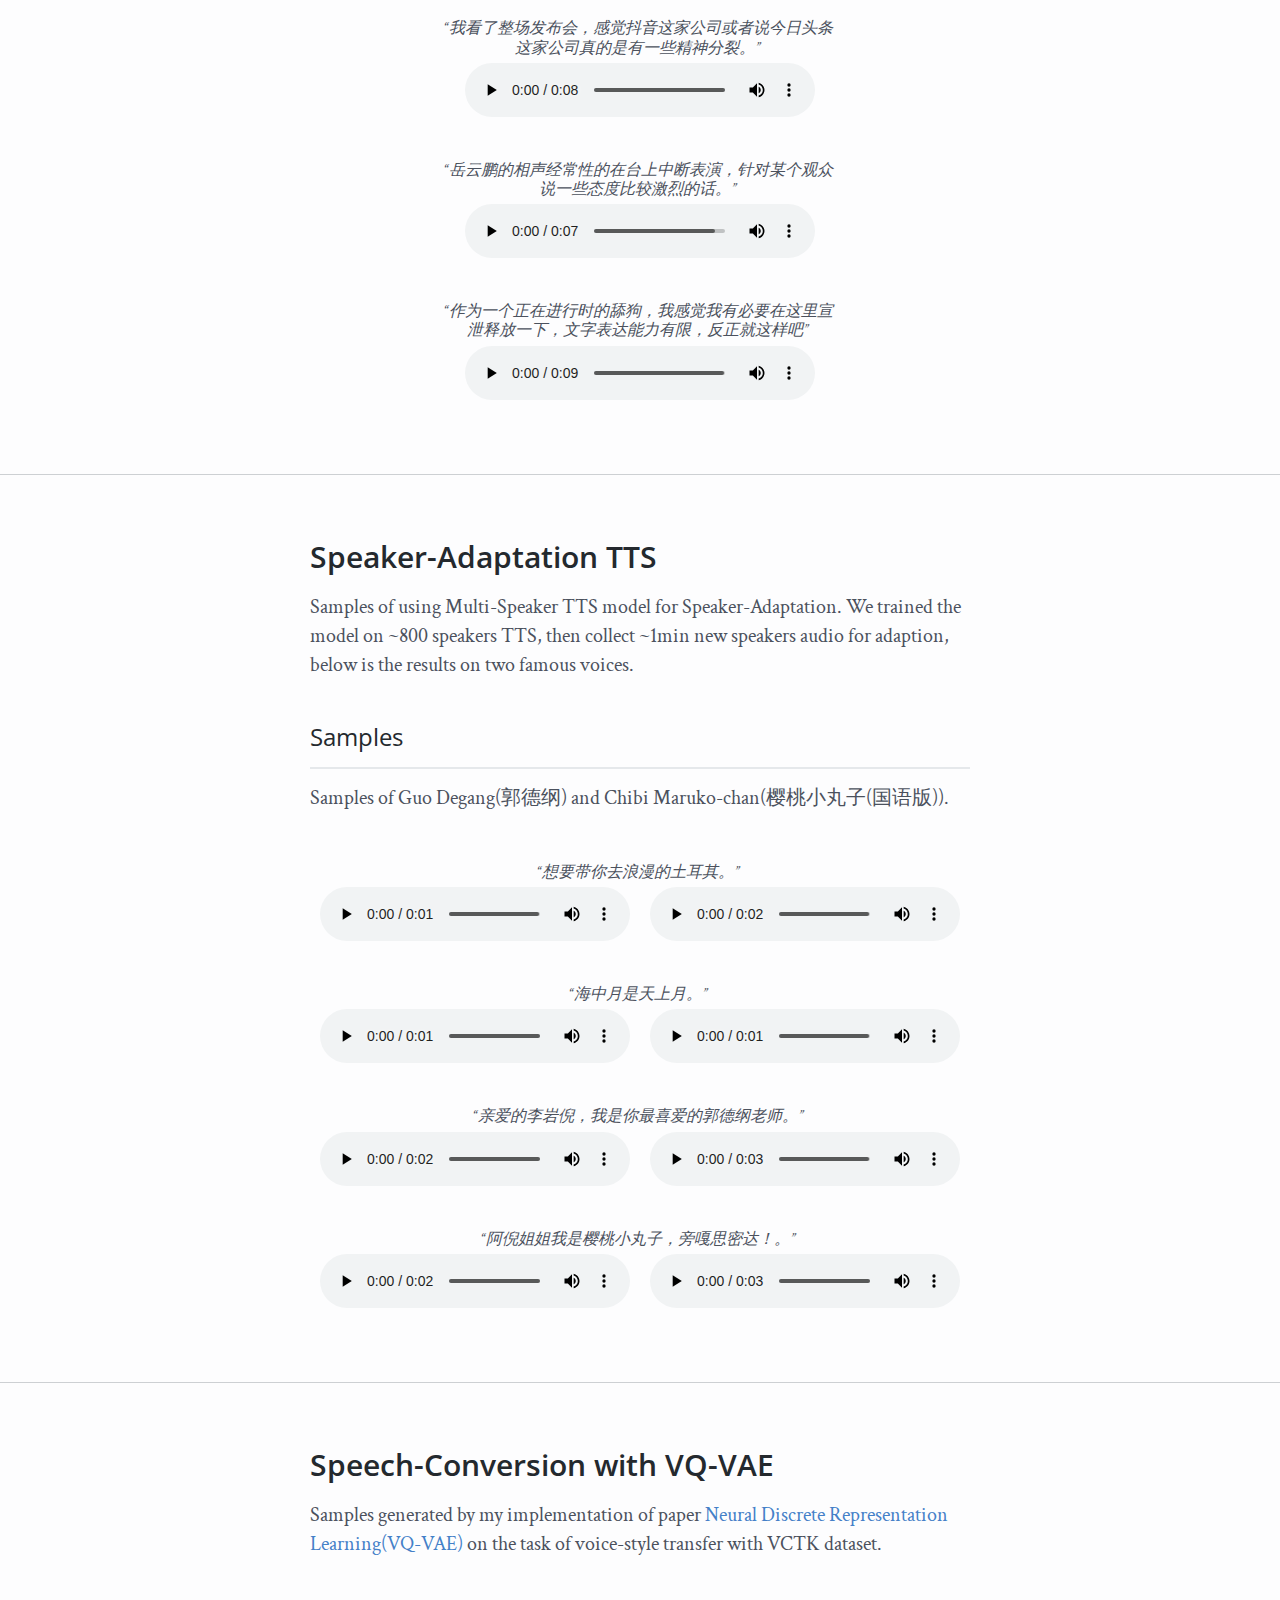
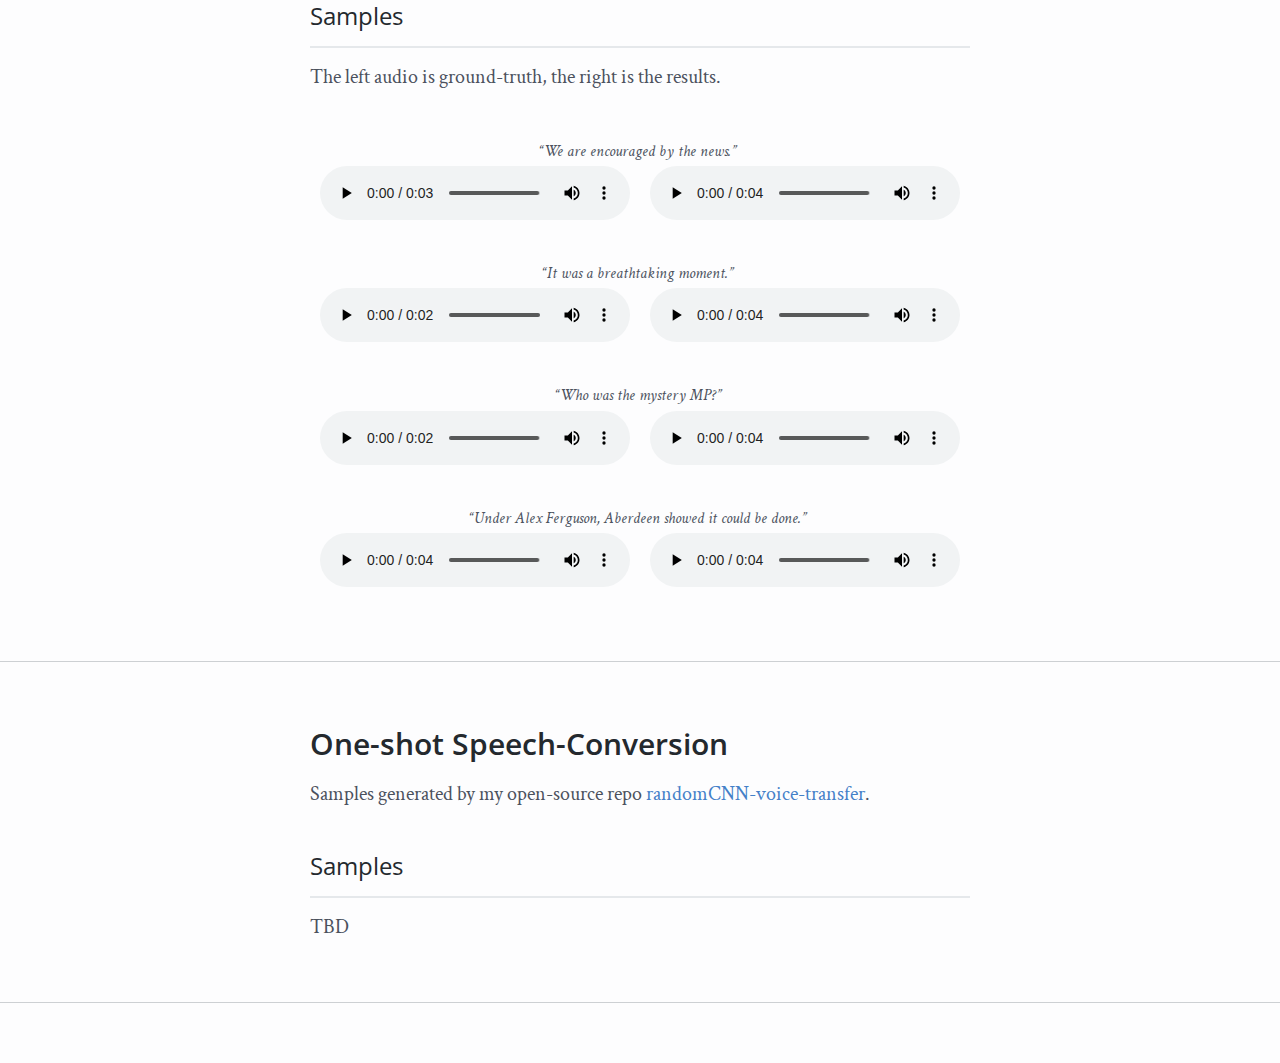
==== commit f00b95a9: "fixed typo" ====
--- a/index.html
+++ b/index.html
@@ -57,7 +57,7 @@
     <div id='section-1' class='section'>
         <h2>Long-Term Raw Piano Notes Generation</h2>
         <p>Samples generated by my MusicGAN project trained on the task of unconditional generating raw Mozart's piano notes.</p>
-        <p>This project tries to use GAN to learn long-term dependencies for music generation, which is a main deficit of current GAN-based sound art.</p>
+        <p>This project tries to use GAN to learn long-term dependencies for music generation, which is a main defect of current GAN-based sound art.</p>
 
         <h3>Samples</h3>
         <p>Samples generated from random z without any condition.</p>
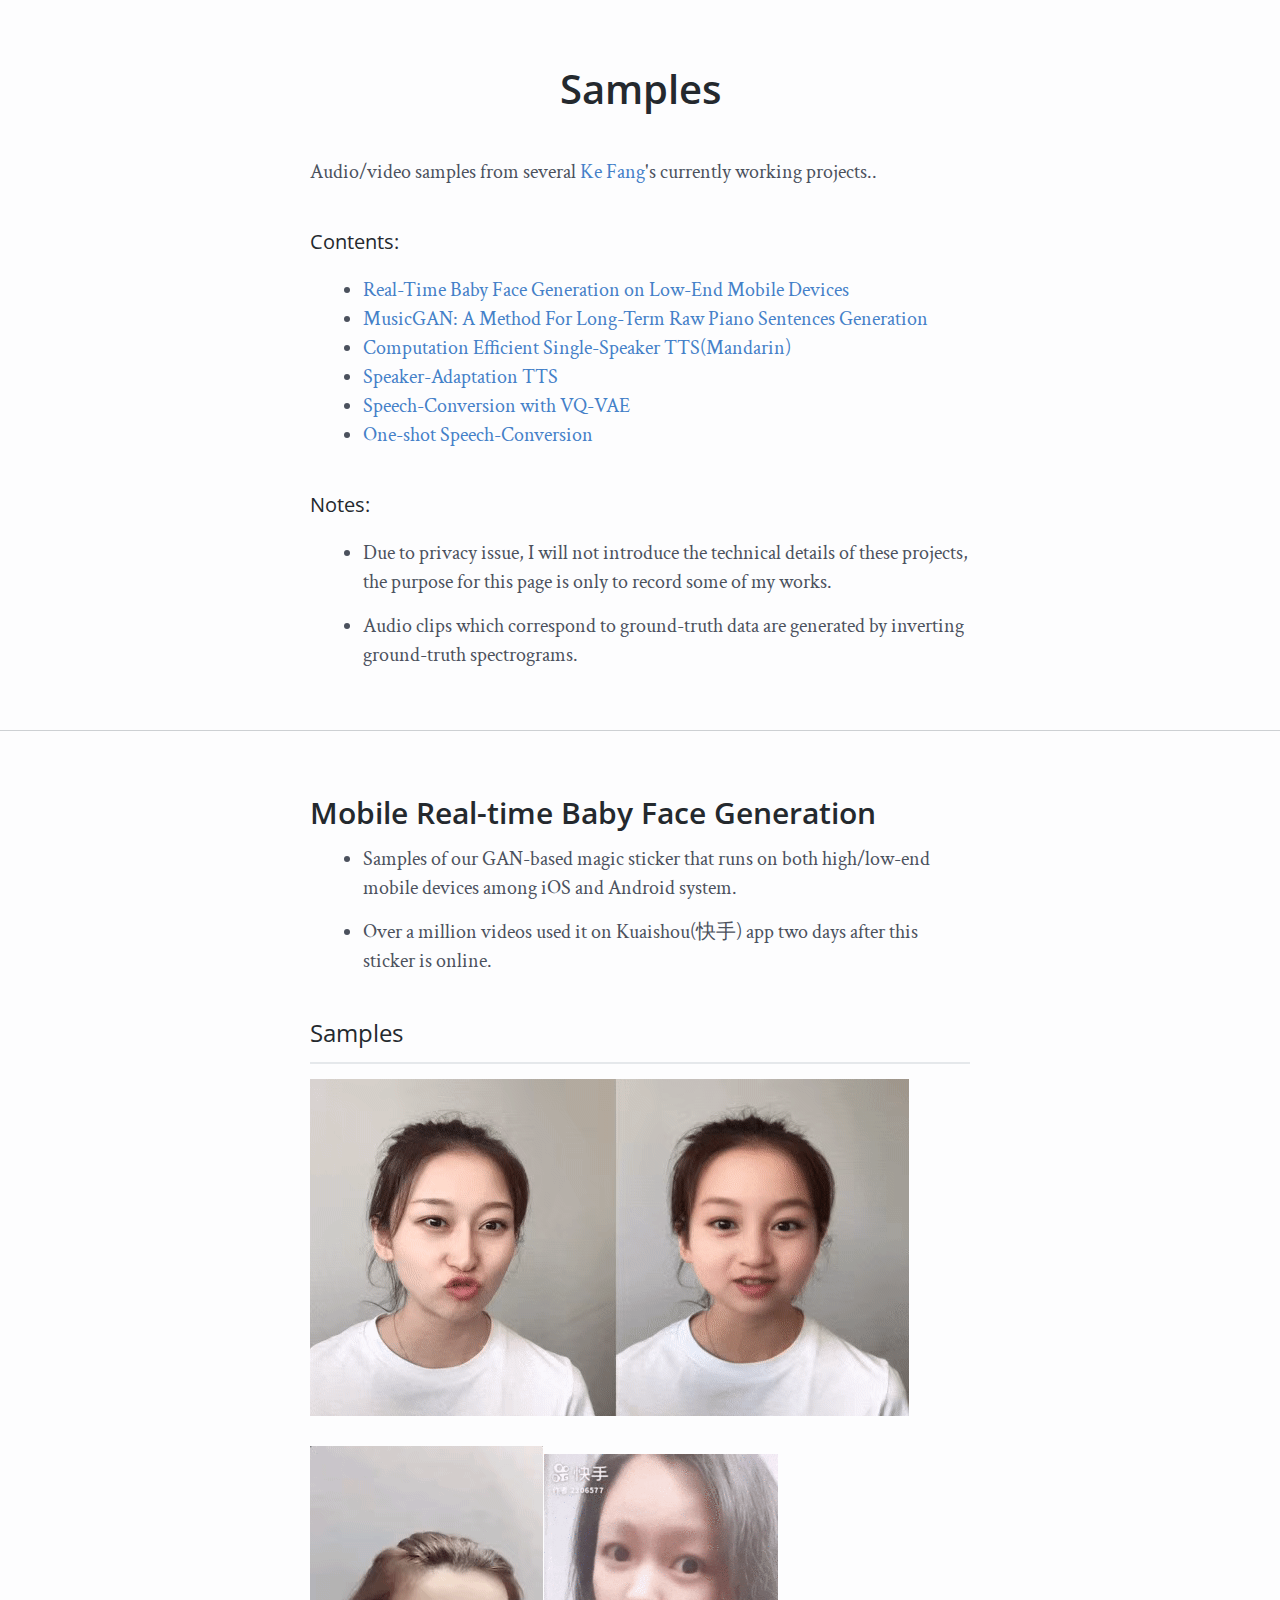
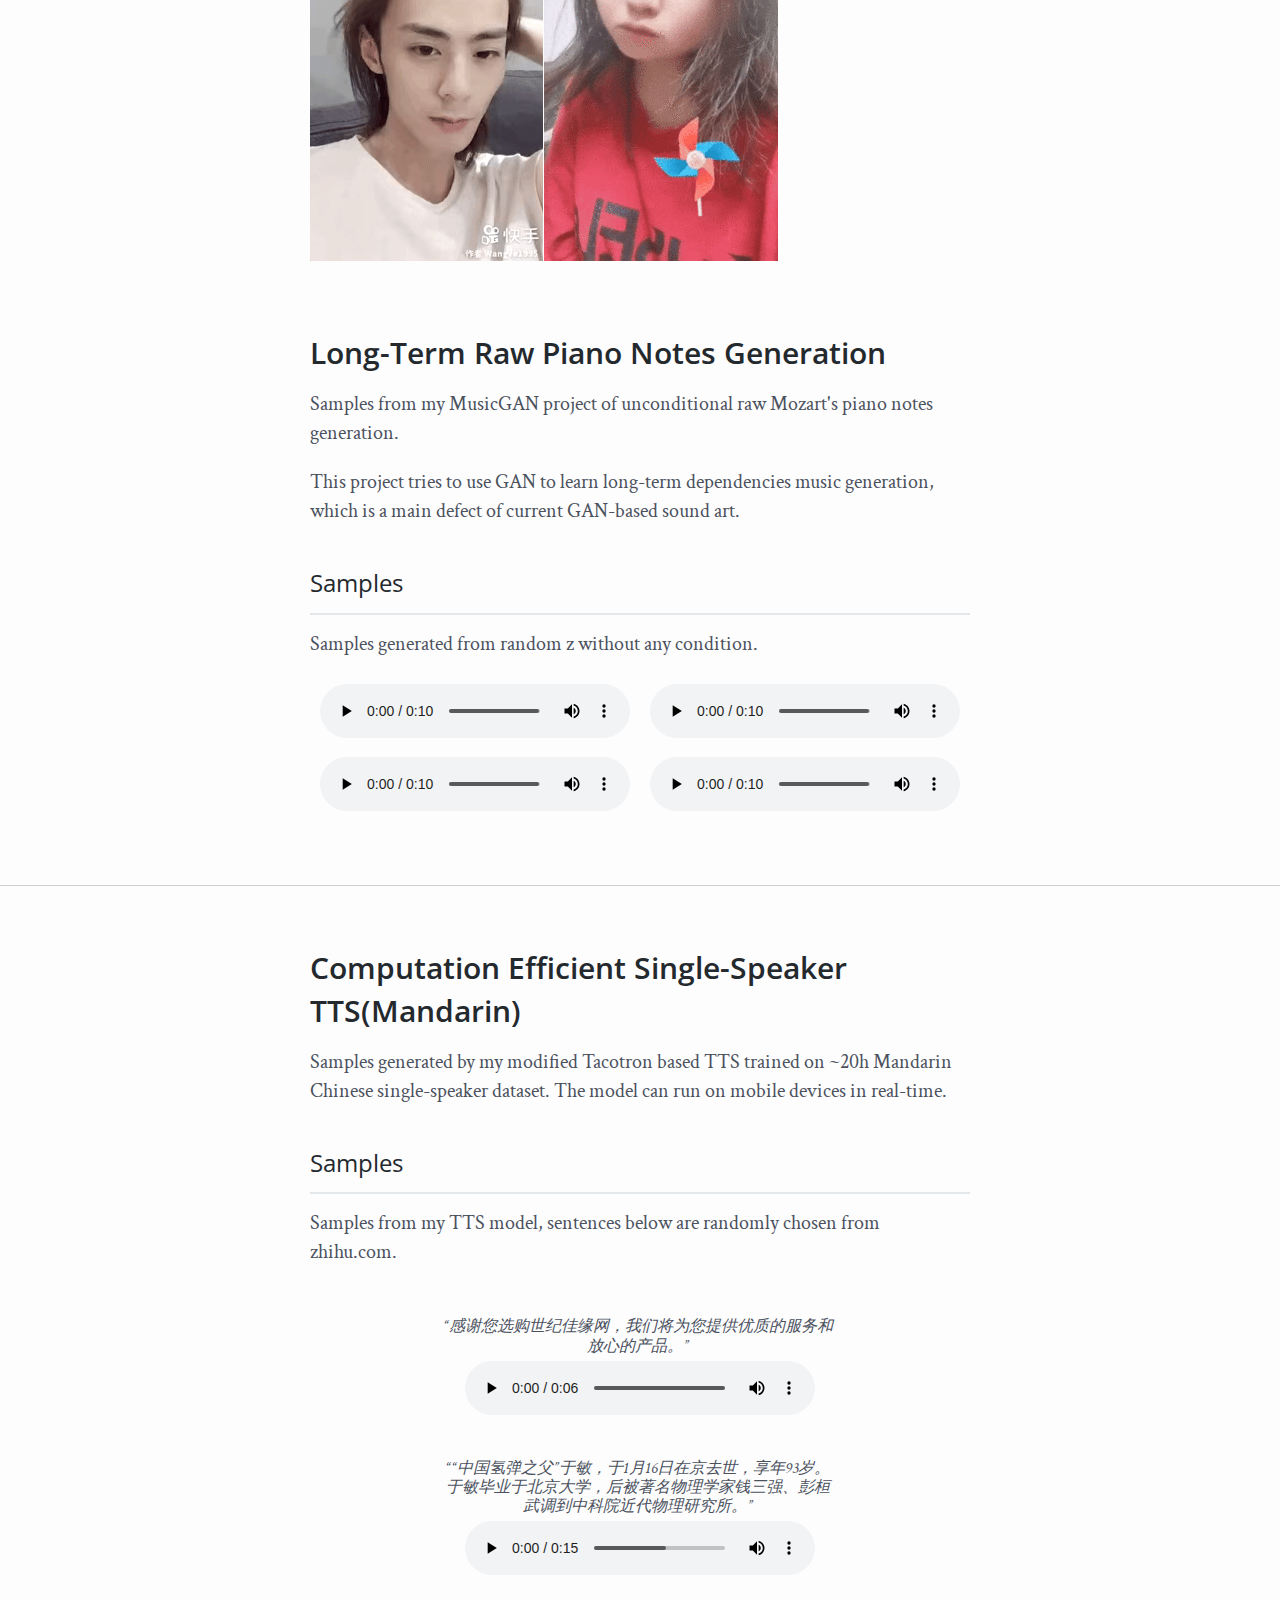
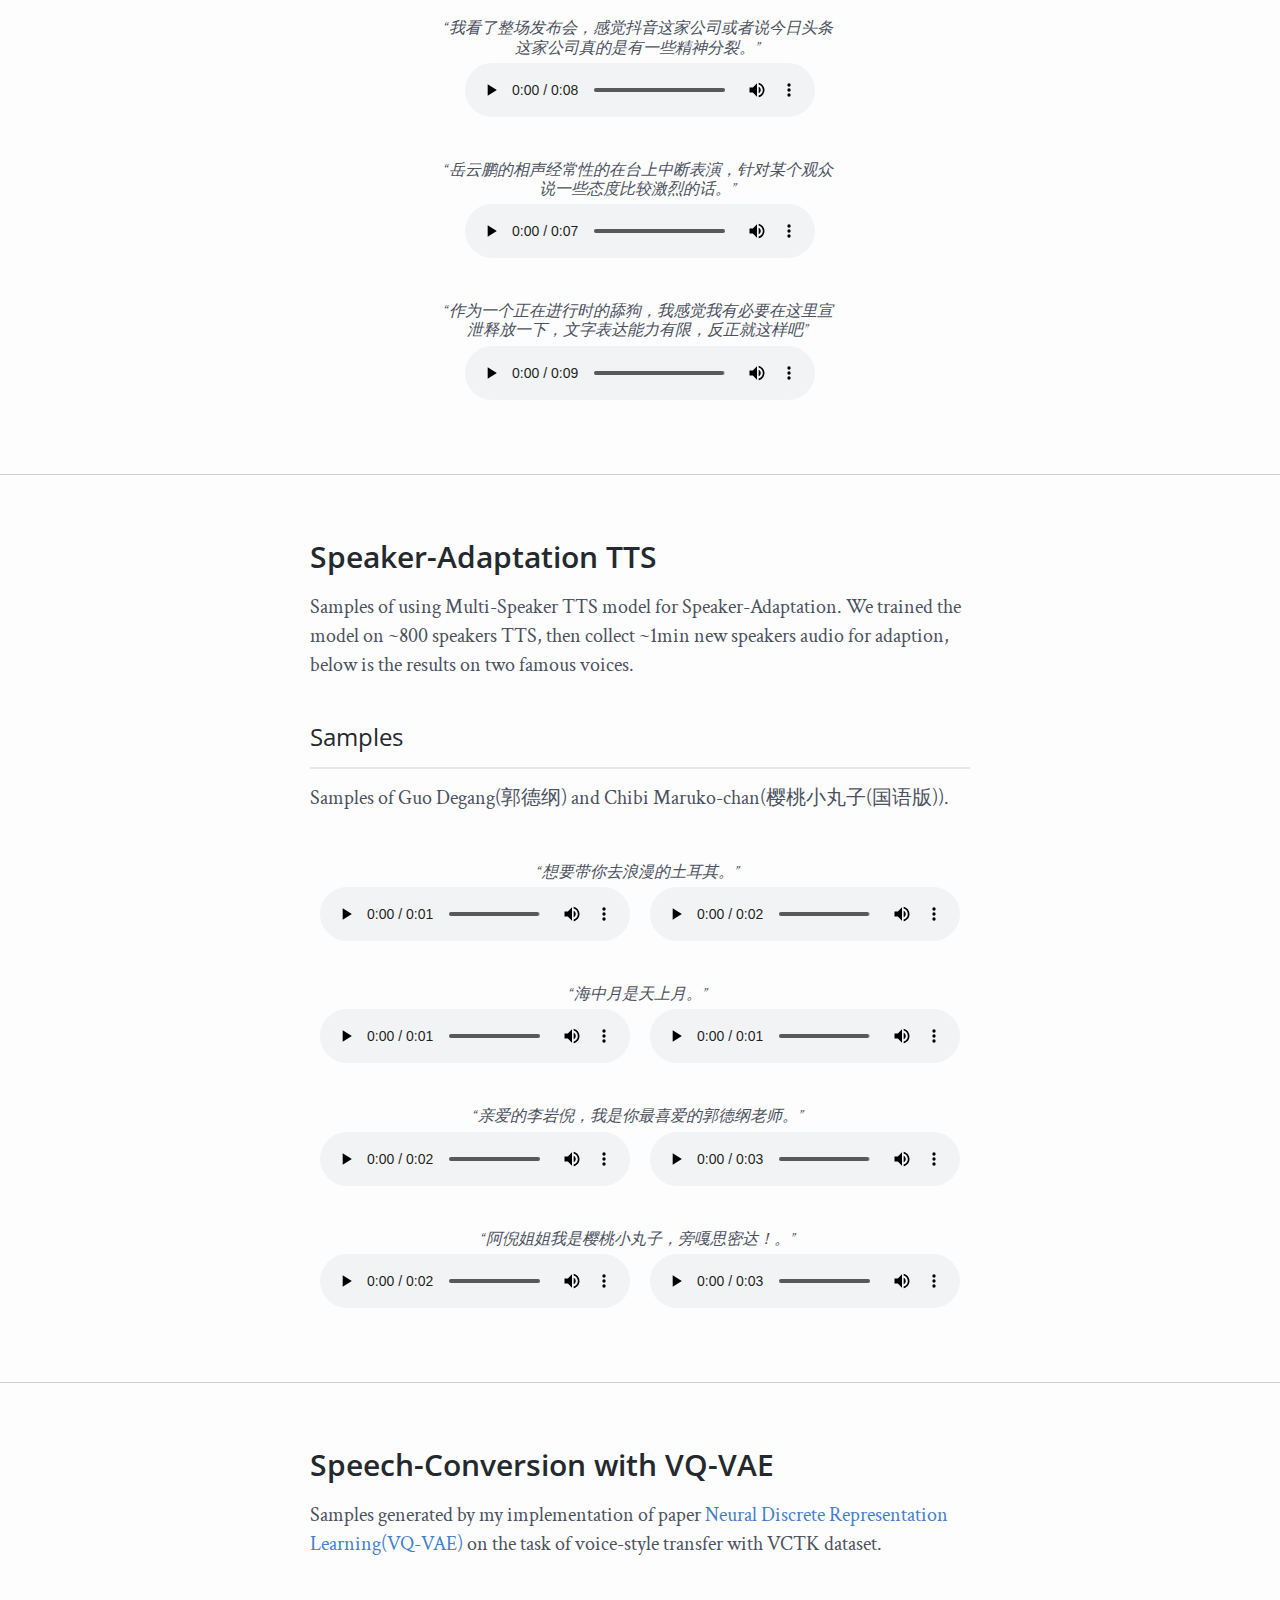
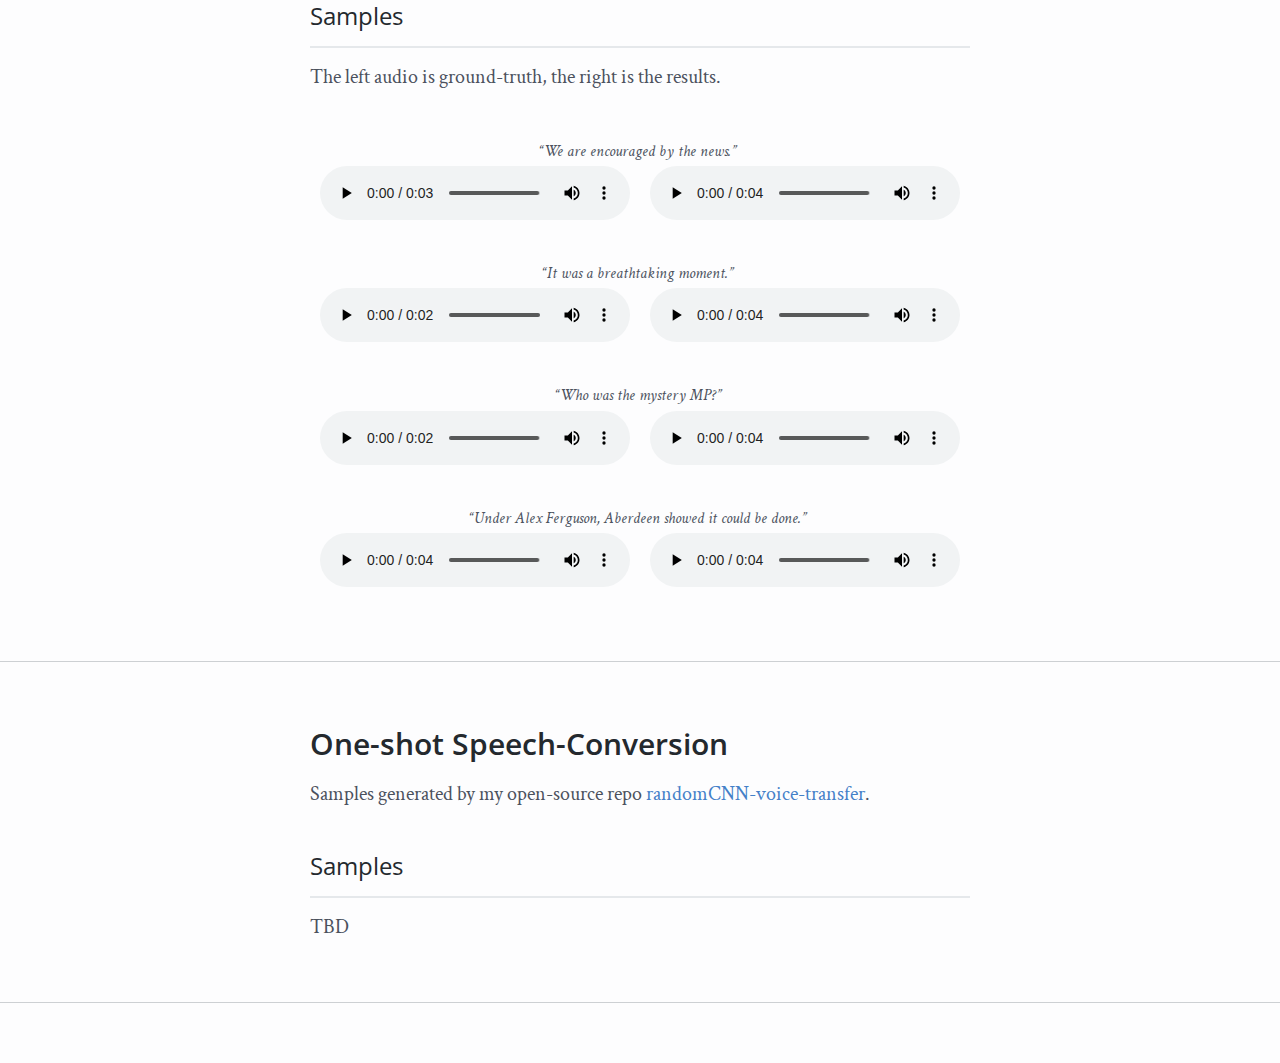
==== commit 6305f0d5: "fixed typo" ====
--- a/index.html
+++ b/index.html
@@ -56,8 +56,8 @@
 
     <div id='section-1' class='section'>
         <h2>Long-Term Raw Piano Notes Generation</h2>
-        <p>Samples generated by my MusicGAN project trained on the task of unconditional generating raw Mozart's piano notes.</p>
-        <p>This project tries to use GAN to learn long-term dependencies for music generation, which is a main defect of current GAN-based sound art.</p>
+        <p>Samples from my MusicGAN project of unconditional raw Mozart's piano notes generation.</p>
+        <p>This project tries to use GAN to learn long-term dependencies music generation, which is a main defect of current GAN-based sound art.</p>
 
         <h3>Samples</h3>
         <p>Samples generated from random z without any condition.</p>
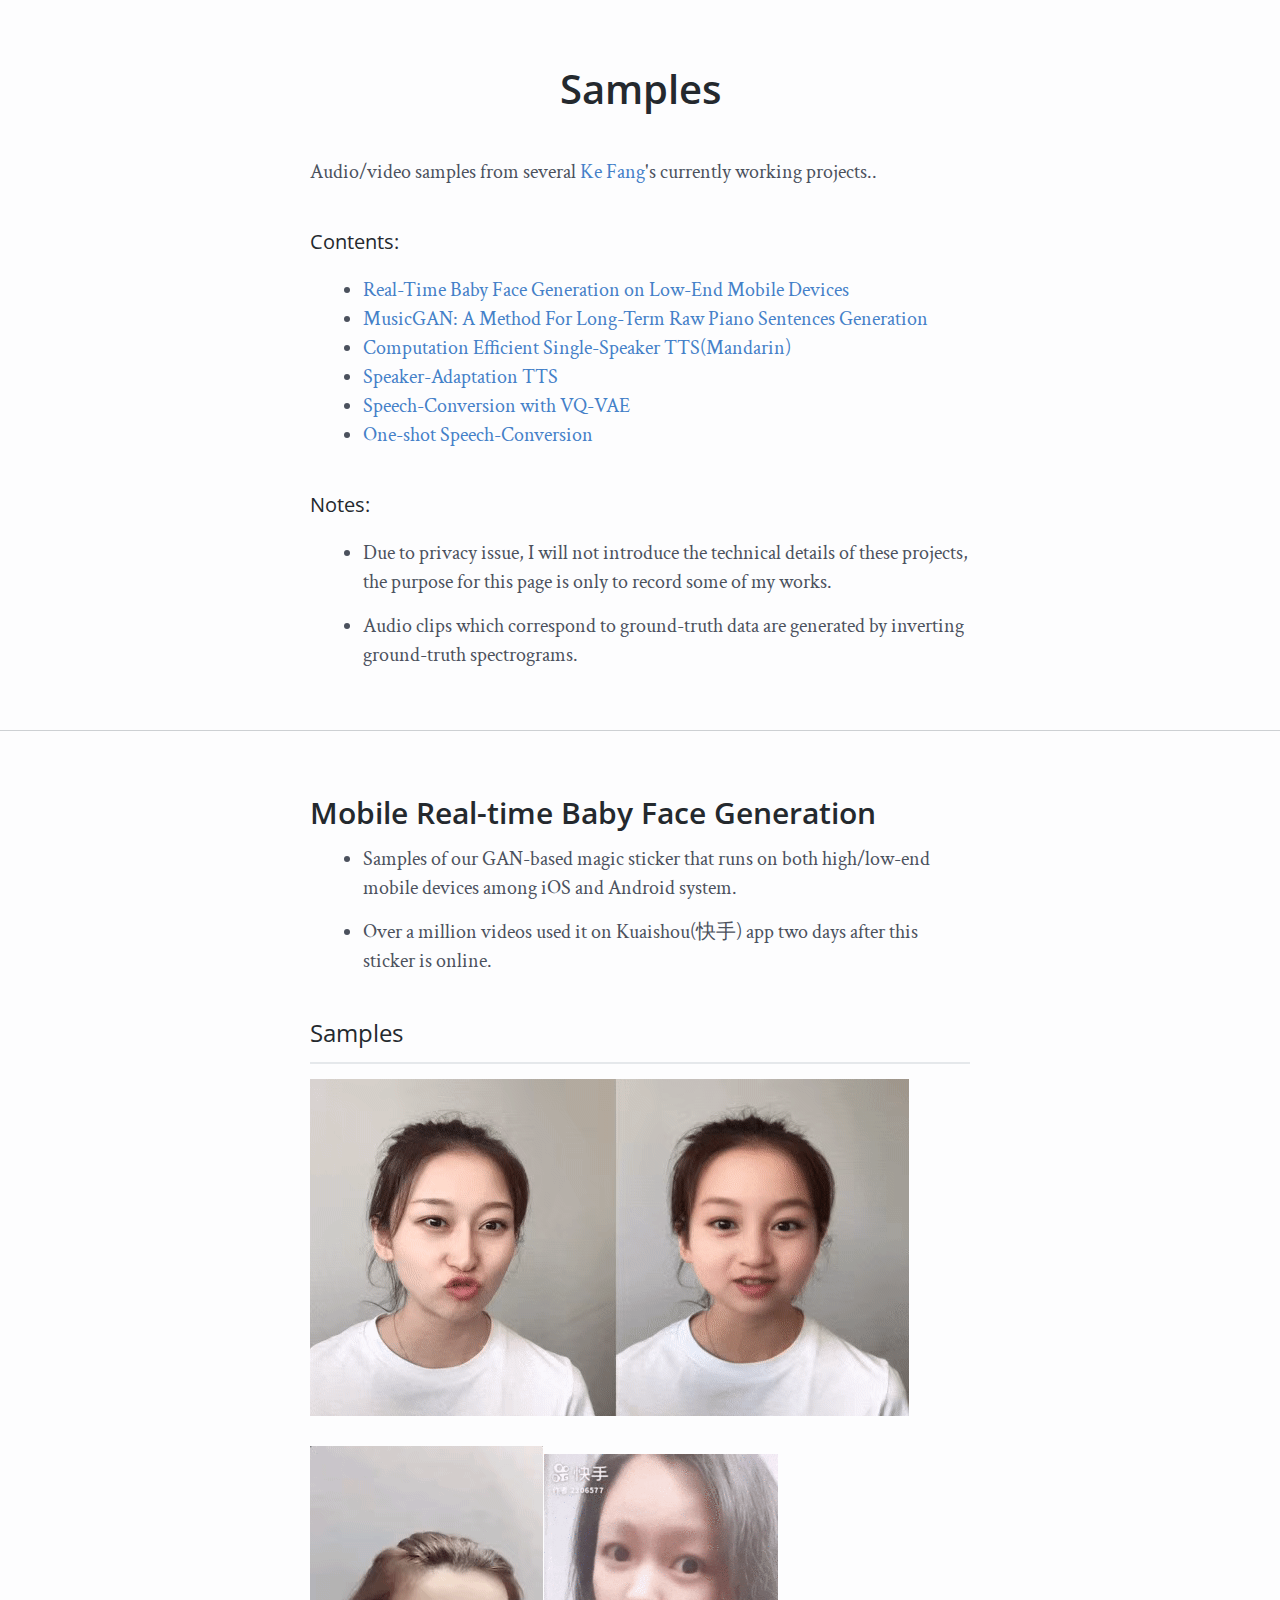
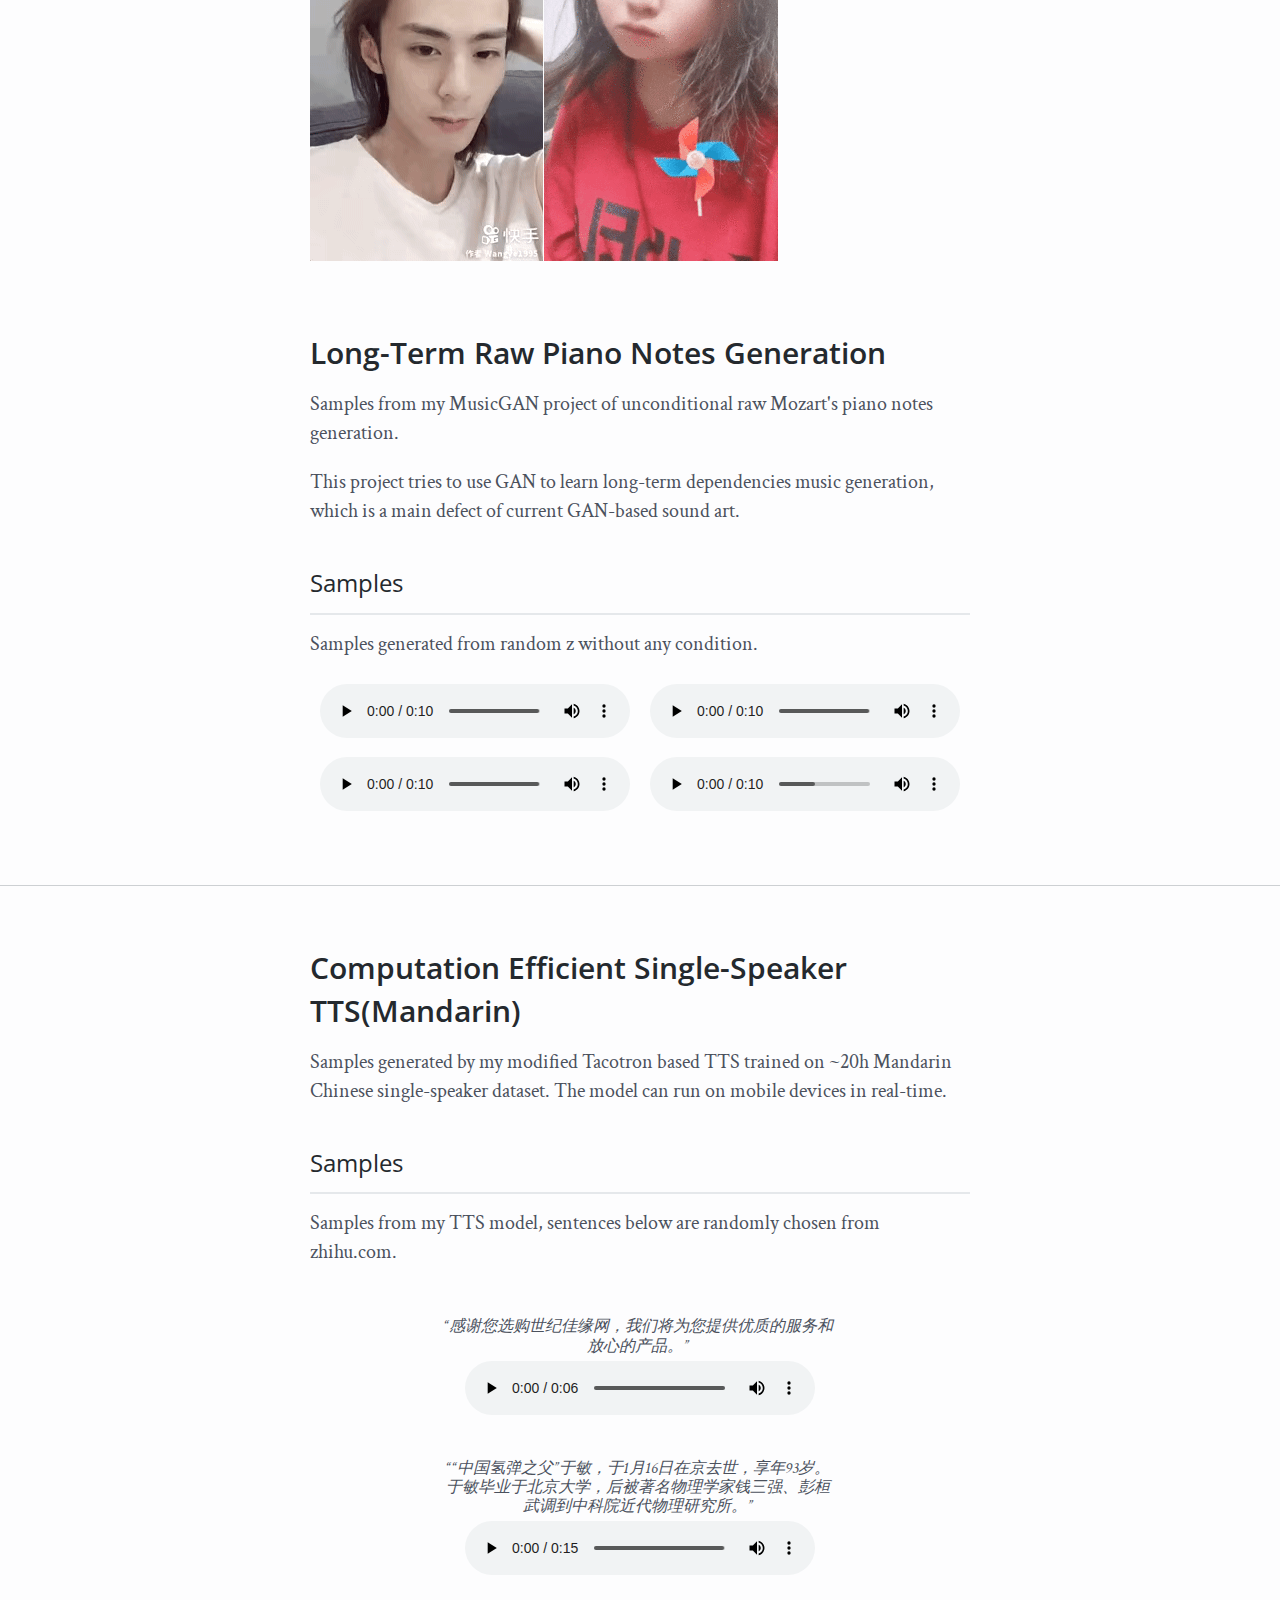
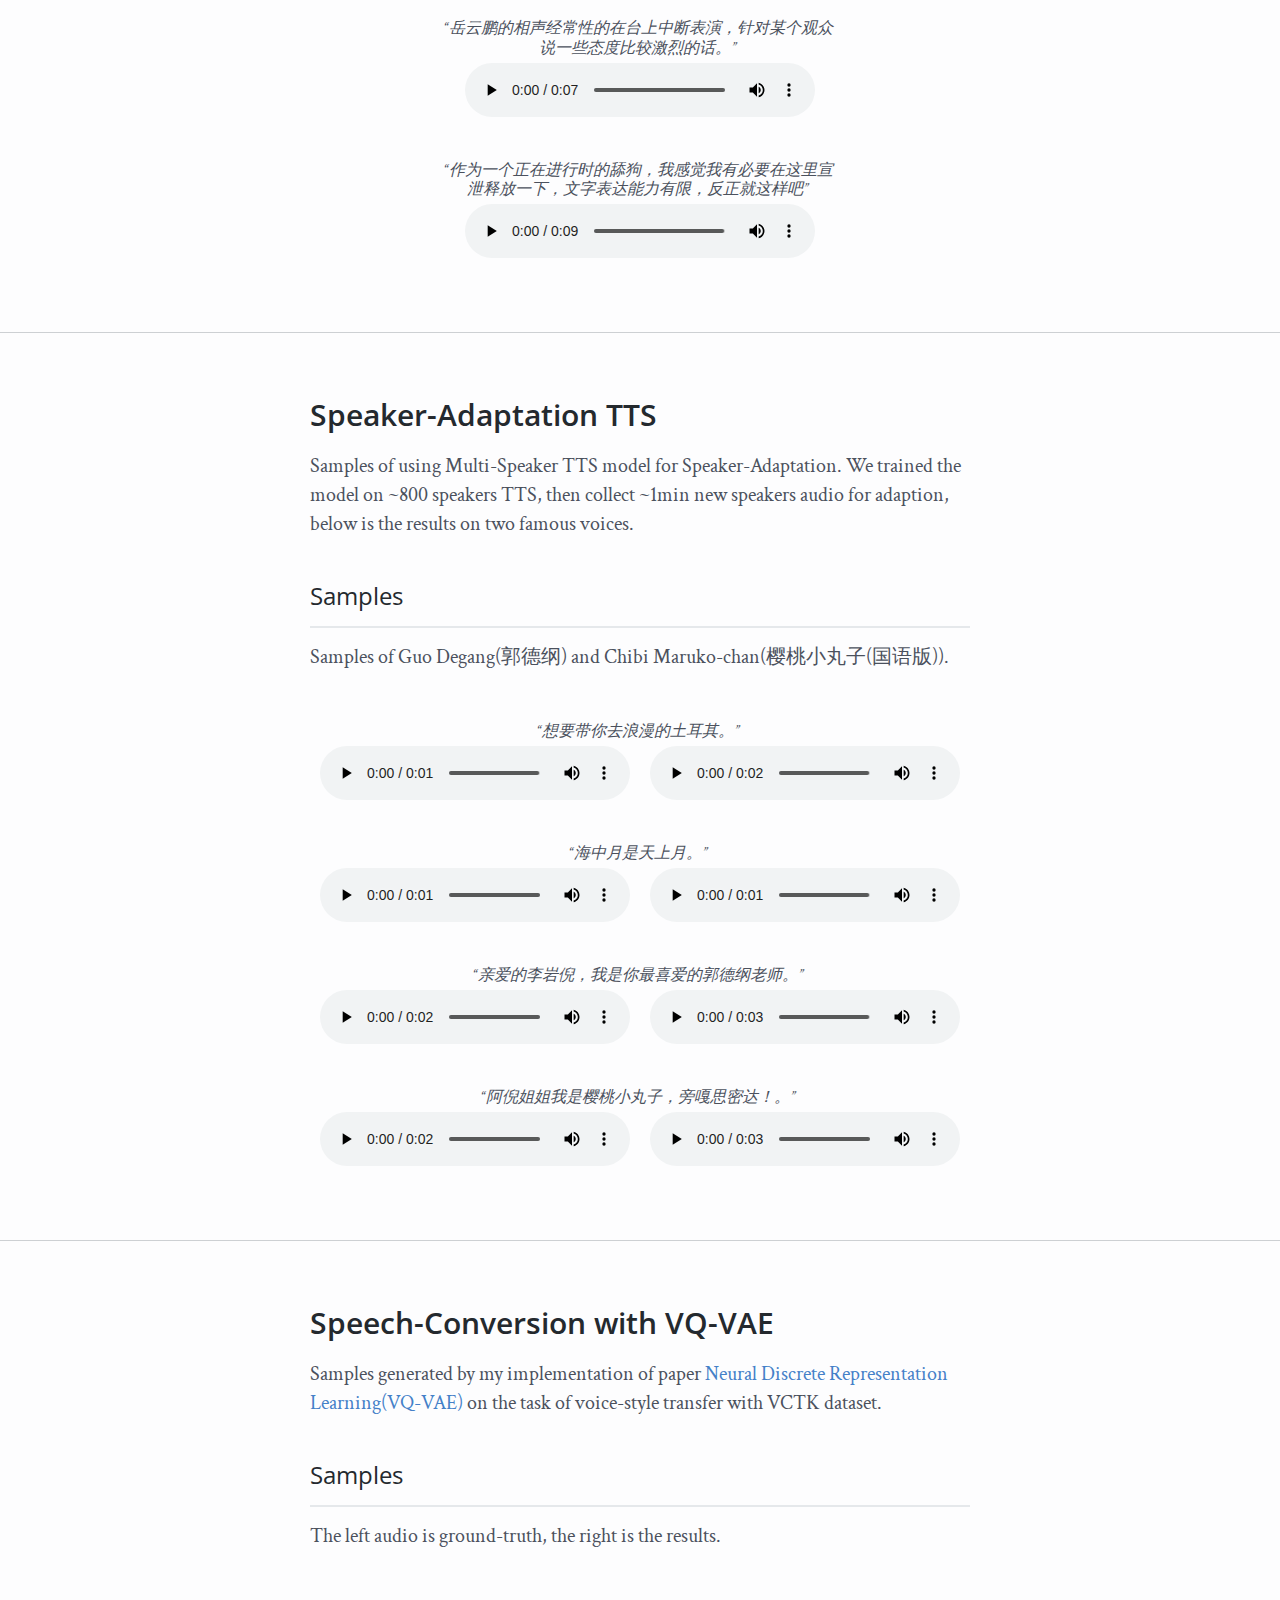
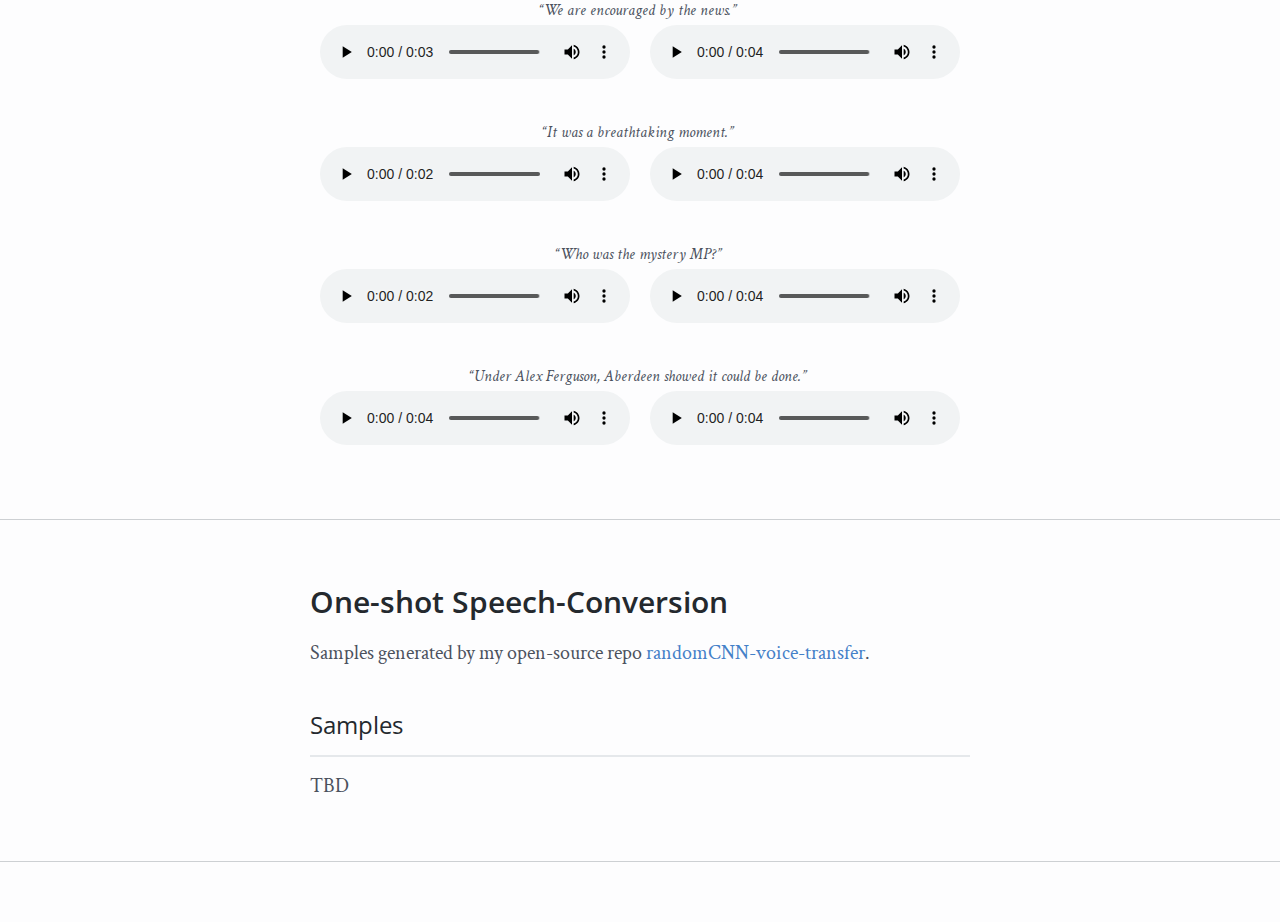
==== commit f3cdd706: "remove controversial samples." ====
--- a/index.html
+++ b/index.html
@@ -81,8 +81,8 @@
             <div class='labeled-audio'><audio preload='metadata' controls><source src='samples/wav/single_speaker_tts_mandarin/1.wav' type='audio/mpeg'></audio></div>
             <p class='playlist-title text'>&ldquo;“中国氢弹之父”于敏，于1月16日在京去世，享年93岁。于敏毕业于北京大学，后被著名物理学家钱三强、彭桓武调到中科院近代物理研究所。&rdquo;</p>
             <div class='labeled-audio'><audio preload='metadata' controls><source src='samples/wav/single_speaker_tts_mandarin/2.wav' type='audio/mpeg'></audio></div>
-            <p class='playlist-title text'>&ldquo;我看了整场发布会，感觉抖音这家公司或者说今日头条这家公司真的是有一些精神分裂。&rdquo;</p>
-            <div class='labeled-audio'><audio preload='metadata' controls><source src='samples/wav/single_speaker_tts_mandarin/3.wav' type='audio/mpeg'></audio></div>
+            <!-- <p class='playlist-title text'>&ldquo;我看了整场发布会，感觉抖音这家公司或者说今日头条这家公司真的是有一些精神分裂。&rdquo;</p>
+            <div class='labeled-audio'><audio preload='metadata' controls><source src='samples/wav/single_speaker_tts_mandarin/3.wav' type='audio/mpeg'></audio></div> -->
             <p class='playlist-title text'>&ldquo;岳云鹏的相声经常性的在台上中断表演，针对某个观众说一些态度比较激烈的话。&rdquo;</p>
             <div class='labeled-audio'><audio preload='metadata' controls><source src='samples/wav/single_speaker_tts_mandarin/4.wav' type='audio/mpeg'></audio></div>
             <p class='playlist-title text'>&ldquo;作为一个正在进行时的舔狗，我感觉我有必要在这里宣泄释放一下，文字表达能力有限，反正就这样吧&rdquo;</p>
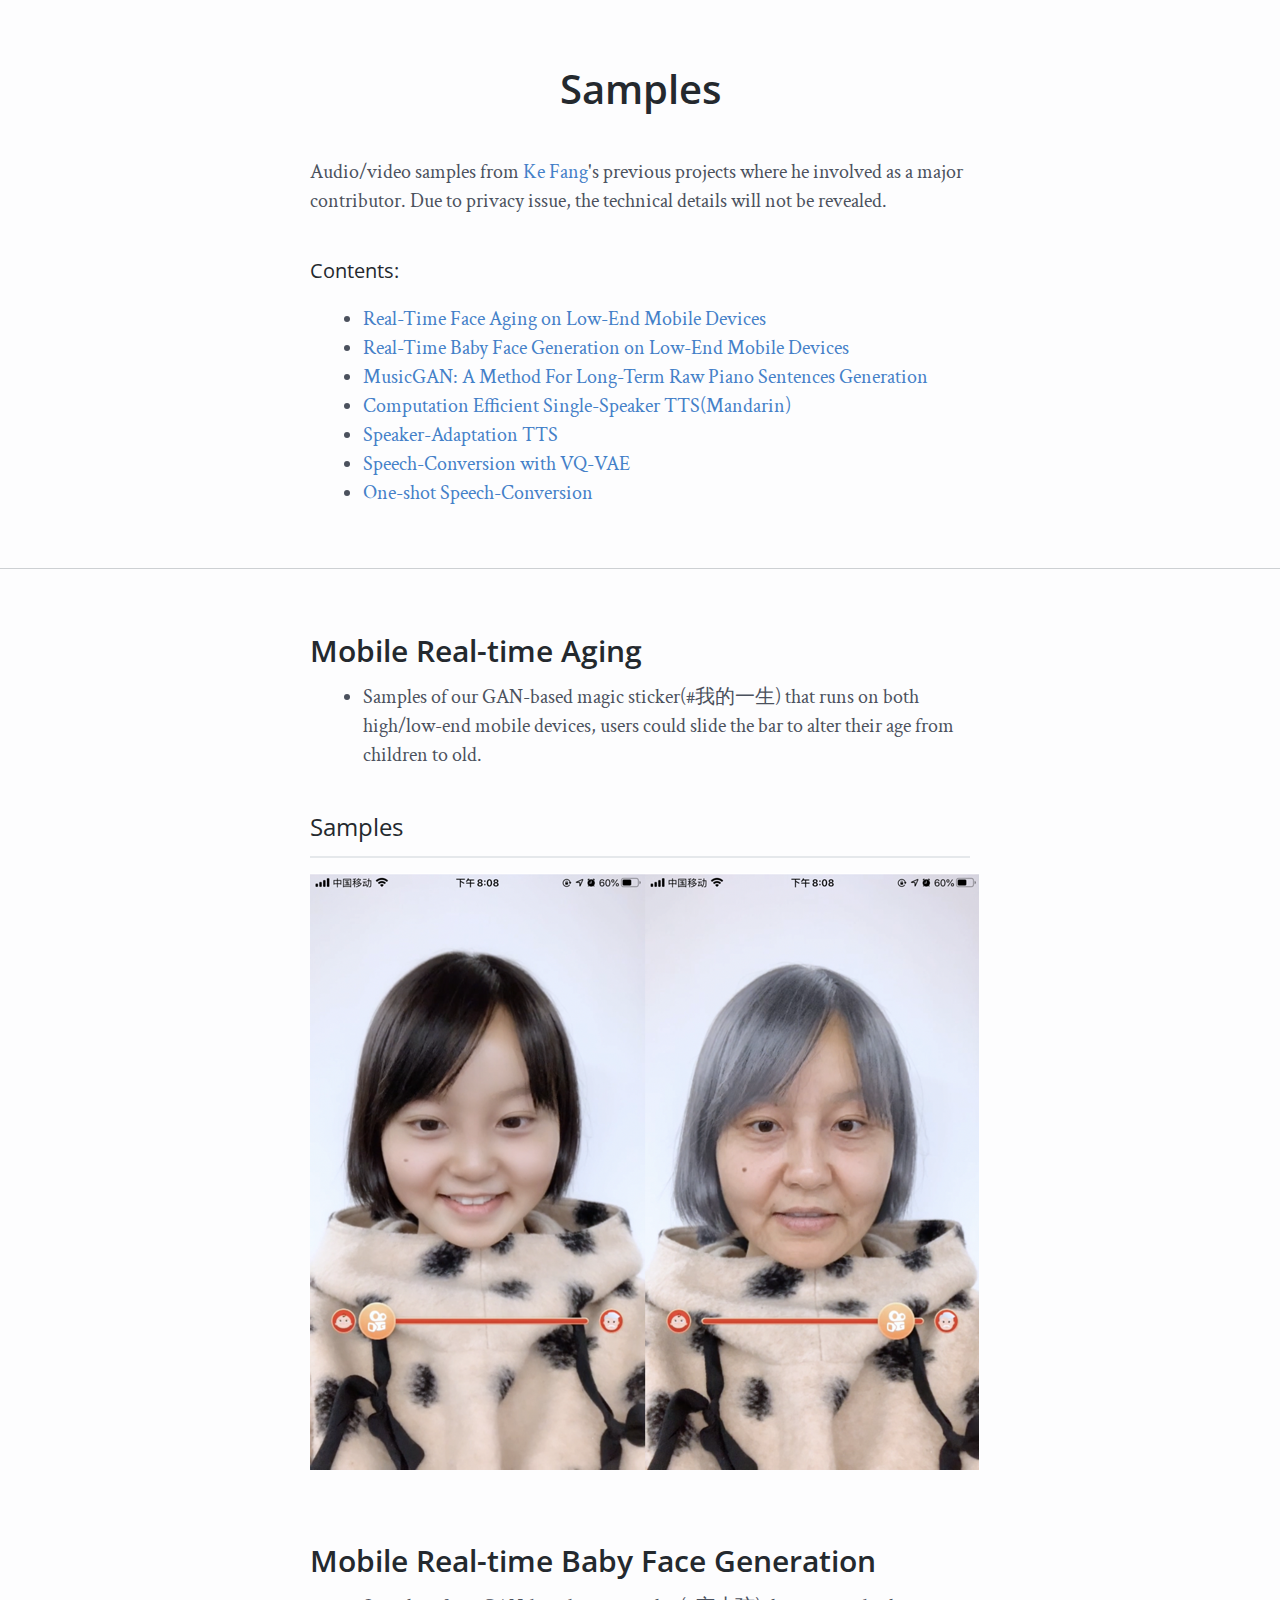
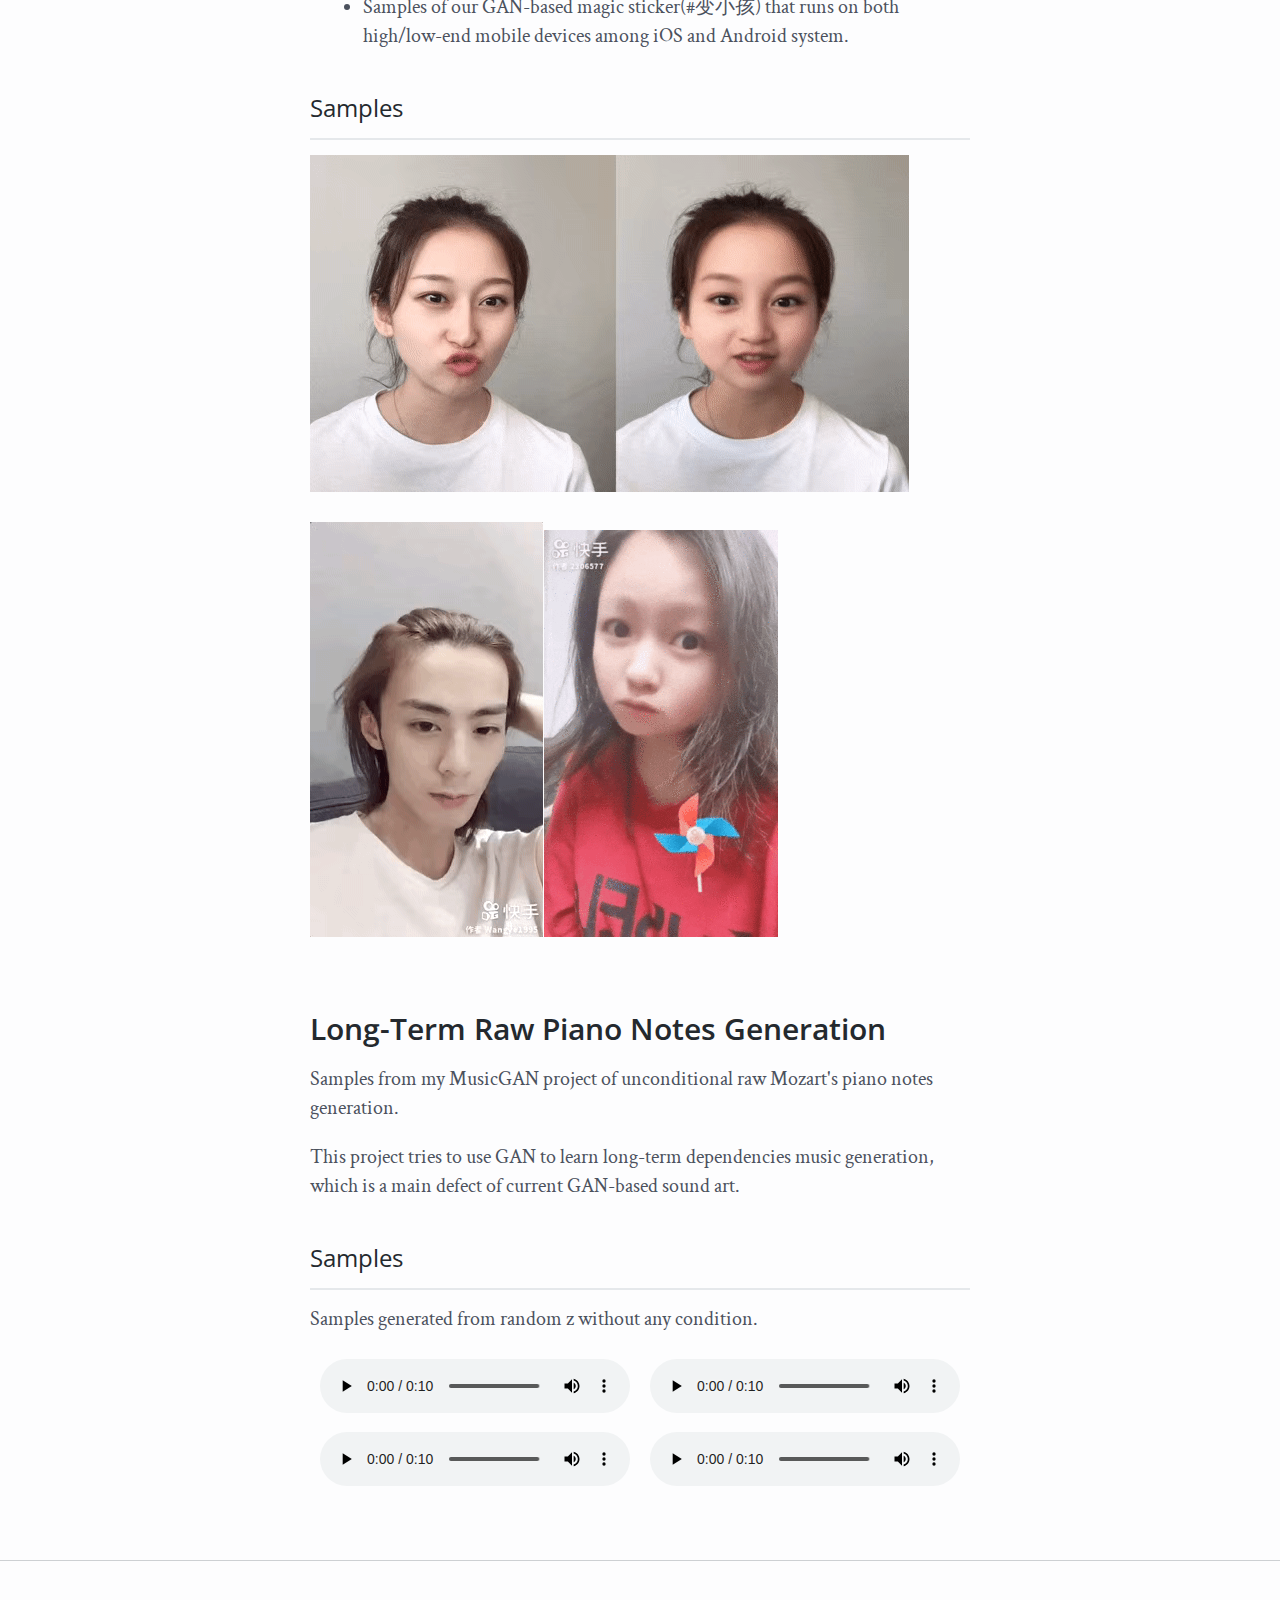
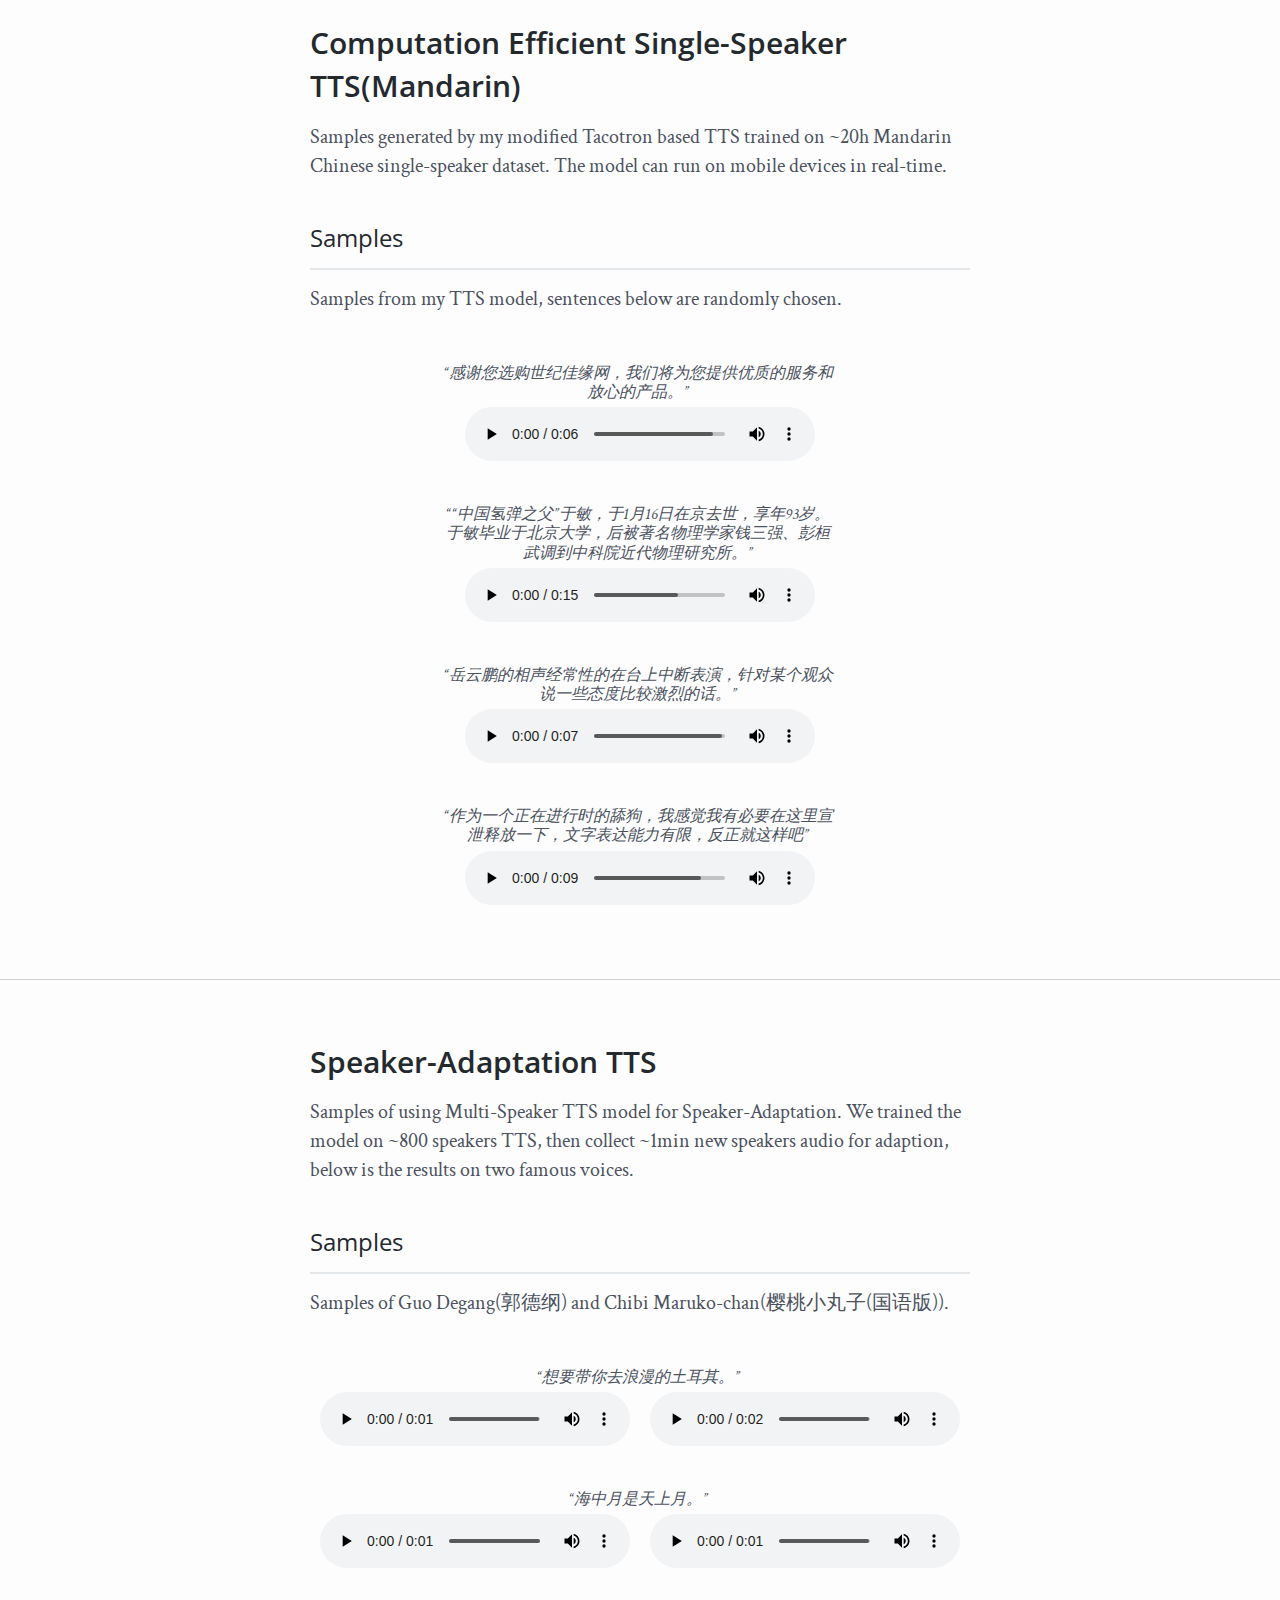
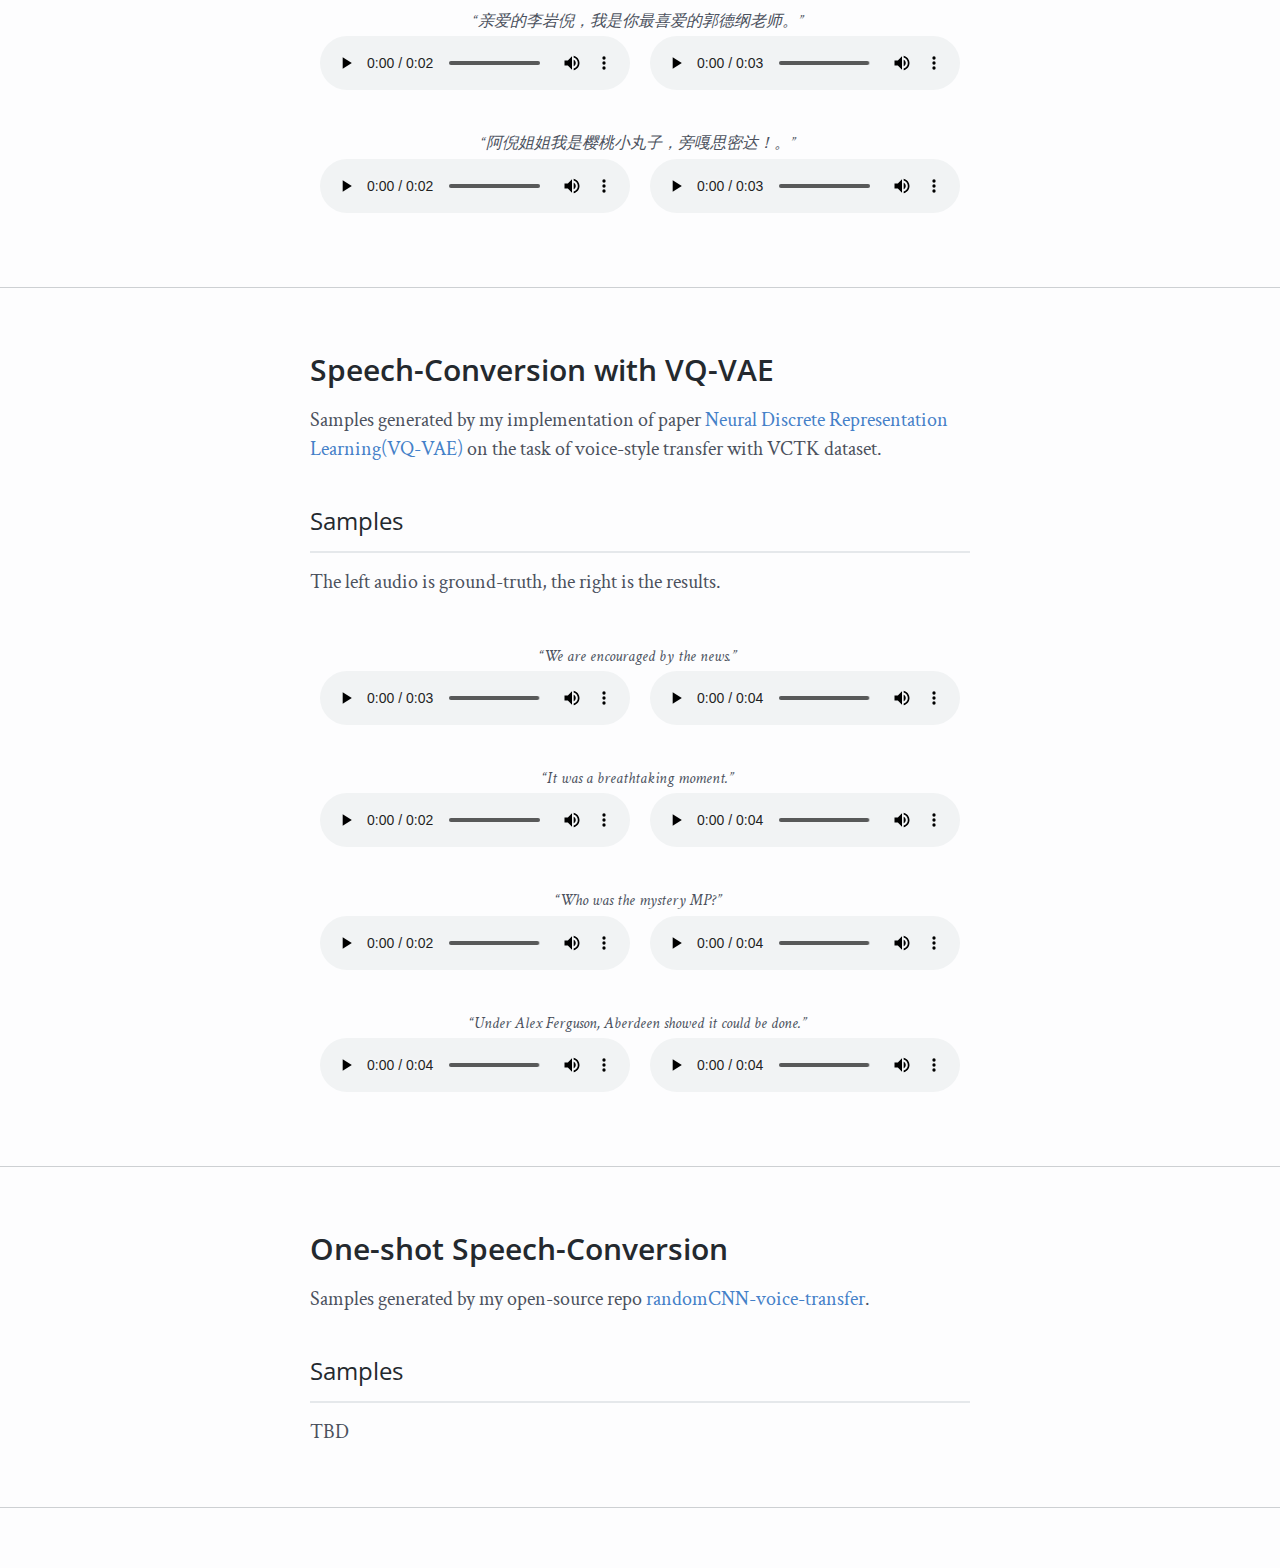
==== commit fe131126: "add young2old." ====
--- a/index.html
+++ b/index.html
@@ -16,37 +16,47 @@
 
     <div class='section'>
         <h1>Samples</h1>
-        <p>Audio/video samples from several <a href='https://www.linkedin.com/in/ringofang/'>Ke Fang</a>'s currently working projects.</i>.</p>
+        <p>Audio/video samples from <a href='https://www.linkedin.com/in/ringofang/'>Ke Fang</a>'s previous projects where he involved as a major contributor. Due to privacy issue, the technical details will not be revealed.</i></p>
 
         <h4>Contents:</h4>
         <p>
         <ul class='toc'>
-            <li><a href='#section-0'>Real-Time Baby Face Generation on Low-End Mobile Devices</a></li>
-            <li><a href='#section-1'>MusicGAN: A Method For Long-Term Raw Piano Sentences Generation</a></li>
-            <li><a href='#section-2'>Computation Efficient Single-Speaker TTS(Mandarin)</a></li>
-            <li><a href='#section-3'>Speaker-Adaptation TTS</a></li>
-            <li><a href='#section-4'>Speech-Conversion with VQ-VAE</a></li>
-            <li><a href='#section-5'>One-shot Speech-Conversion</a></li>
+            <li><a href='#section-6'>Real-Time Face Aging on Low-End Mobile Devices</a></li>
+            <li><a href='#section-5'>Real-Time Baby Face Generation on Low-End Mobile Devices</a></li>
+            <li><a href='#section-4'>MusicGAN: A Method For Long-Term Raw Piano Sentences Generation</a></li>
+            <li><a href='#section-3'>Computation Efficient Single-Speaker TTS(Mandarin)</a></li>
+            <li><a href='#section-2'>Speaker-Adaptation TTS</a></li>
+            <li><a href='#section-1'>Speech-Conversion with VQ-VAE</a></li>
+            <li><a href='#section-0'>One-shot Speech-Conversion</a></li>
             <!--<li><a href='#section-6'>Speeding up Griffin-Lim Vocoder & GAN-based TTS Optimization</a></li>-->
         </ul>
         </p>
 
-        <h4>Notes:</h4>
+        <!-- <h4>Notes:</h4>
         <p>
         <ul>
             <li>Due to privacy issue, I will not introduce the technical details of these projects, the purpose for this page is only to record some of my works.</li>
             <li>Audio clips which correspond to ground-truth data are generated by inverting ground-truth spectrograms.</li>
         </ul>
-        </p>
+        </p> -->
     </div>
 
     <hr>
 
-    <div id='section-0' class='section'>
+    <div id='section-6' class='section'>
+        <h2>Mobile Real-time Aging</h2>
+        <ul>
+            <li>Samples of our GAN-based magic sticker(#我的一生) that runs on both high/low-end mobile devices, users could slide the bar to alter their age from children to old.</li>
+        </ul>
+        <h3>Samples</h3>
+        <p><img src="samples/img/old.png" alt="old-a"></p>
+
+    </div>
+
+    <div id='section-5' class='section'>
         <h2>Mobile Real-time Baby Face Generation</h2>
         <ul>
-            <li>Samples of our GAN-based magic sticker that runs on both high/low-end mobile devices among iOS and Android system.</li>
-            <li>Over a million videos used it on Kuaishou(快手) app two days after this sticker is online.</li>
+            <li>Samples of our GAN-based magic sticker(#变小孩) that runs on both high/low-end mobile devices among iOS and Android system.</li>
         </ul>
         <h3>Samples</h3>
         <p><img src="samples/gif/gan-a.gif" alt="gan-a"></p>
@@ -54,7 +64,7 @@
 
     </div>
 
-    <div id='section-1' class='section'>
+    <div id='section-4' class='section'>
         <h2>Long-Term Raw Piano Notes Generation</h2>
         <p>Samples from my MusicGAN project of unconditional raw Mozart's piano notes generation.</p>
         <p>This project tries to use GAN to learn long-term dependencies music generation, which is a main defect of current GAN-based sound art.</p>
@@ -71,11 +81,11 @@
 
     <hr>
 
-    <div id='section-2' class='section'>
+    <div id='section-3' class='section'>
         <h2>Computation Efficient Single-Speaker TTS(Mandarin)</h2>
         <p>Samples generated by my modified Tacotron based TTS trained on ~20h Mandarin Chinese single-speaker dataset. The model can run on mobile devices in real-time.</p>
         <h3>Samples</h3>
-        <p>Samples from my TTS model, sentences below are randomly chosen from zhihu.com.</p>
+        <p>Samples from my TTS model, sentences below are randomly chosen.</p>
         <div class='playlist'>
             <p class='playlist-title text'>&ldquo;感谢您选购世纪佳缘网，我们将为您提供优质的服务和放心的产品。&rdquo;</p>
             <div class='labeled-audio'><audio preload='metadata' controls><source src='samples/wav/single_speaker_tts_mandarin/1.wav' type='audio/mpeg'></audio></div>
@@ -92,7 +102,7 @@
 
     <hr>
 
-    <div id='section-3' class='section'>
+    <div id='section-2' class='section'>
         <h2>Speaker-Adaptation TTS</h2>
         <p>Samples of using Multi-Speaker TTS model for Speaker-Adaptation. We trained the model on ~800 speakers TTS, then collect ~1min new speakers audio for adaption, below is the results on two famous voices.</p>
 
@@ -116,7 +126,7 @@
 
     <hr>
 
-    <div id='section-4' class='section'>
+    <div id='section-1' class='section'>
         <h2>Speech-Conversion with VQ-VAE</h2>
         <p>Samples generated by my implementation of paper <a href="https://arxiv.org/abs/1711.00937">Neural Discrete Representation Learning(VQ-VAE)</a> on the task of voice-style transfer with VCTK dataset.</p>
 
@@ -141,7 +151,7 @@
 
     <hr>
 
-    <div id='section-5' class='section'>
+    <div id='section-0' class='section'>
         <h2>One-shot Speech-Conversion</h2>
         <p>Samples generated by my open-source repo <a href="https://github.com/mazzzystar/randomCNN-voice-transfer">randomCNN-voice-transfer</a>.</p>
 
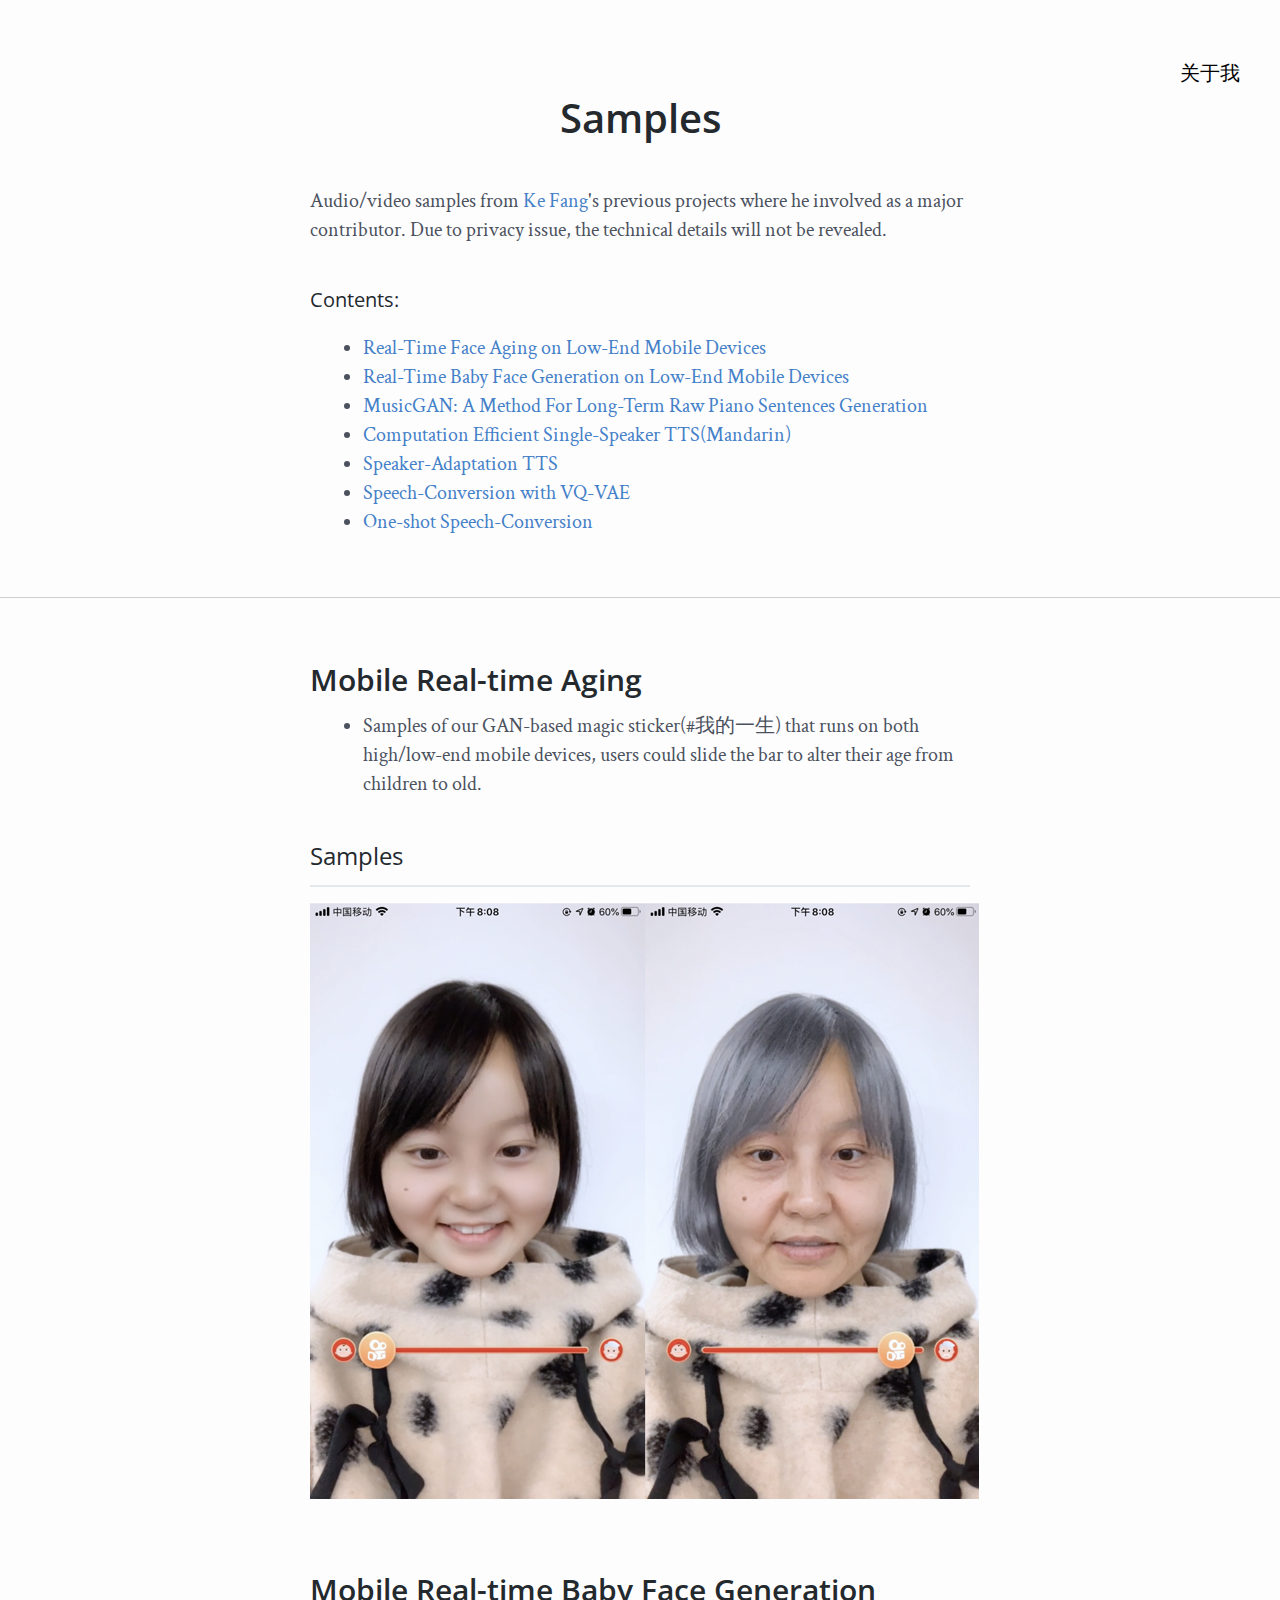
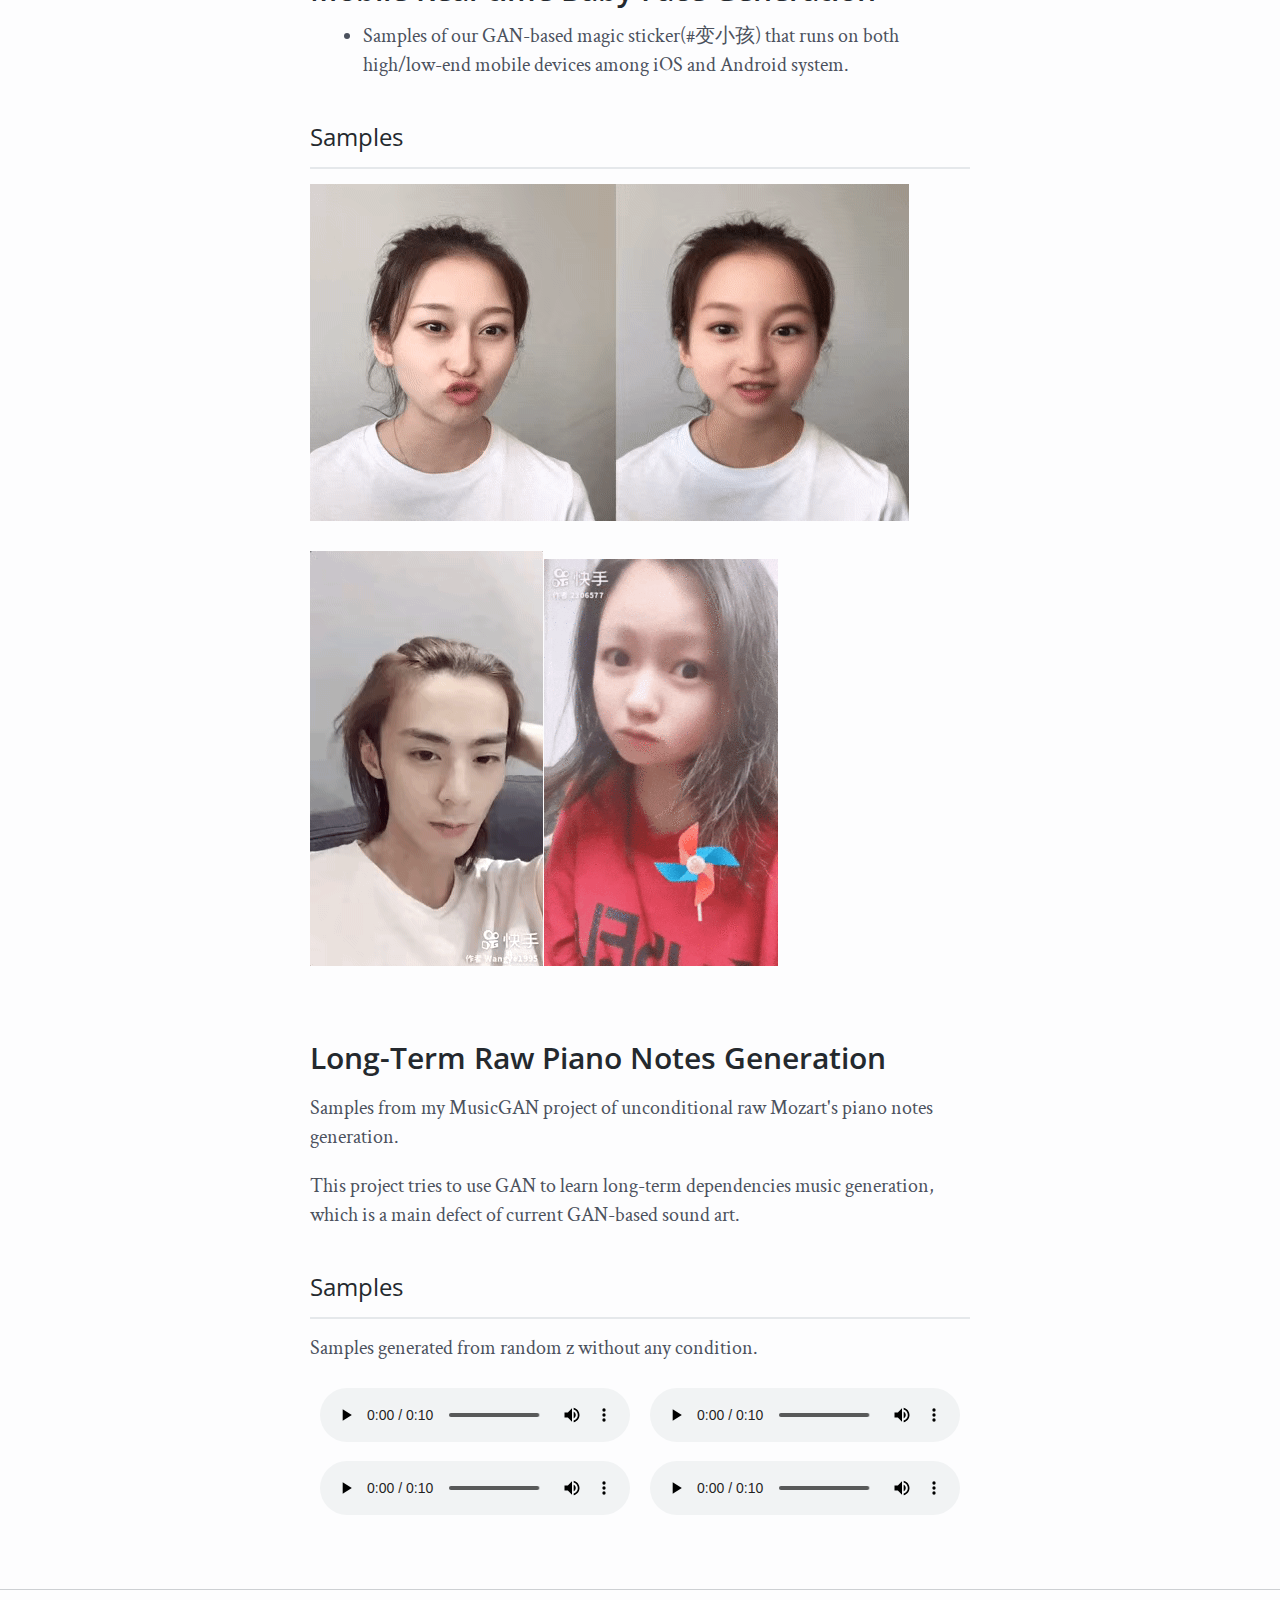
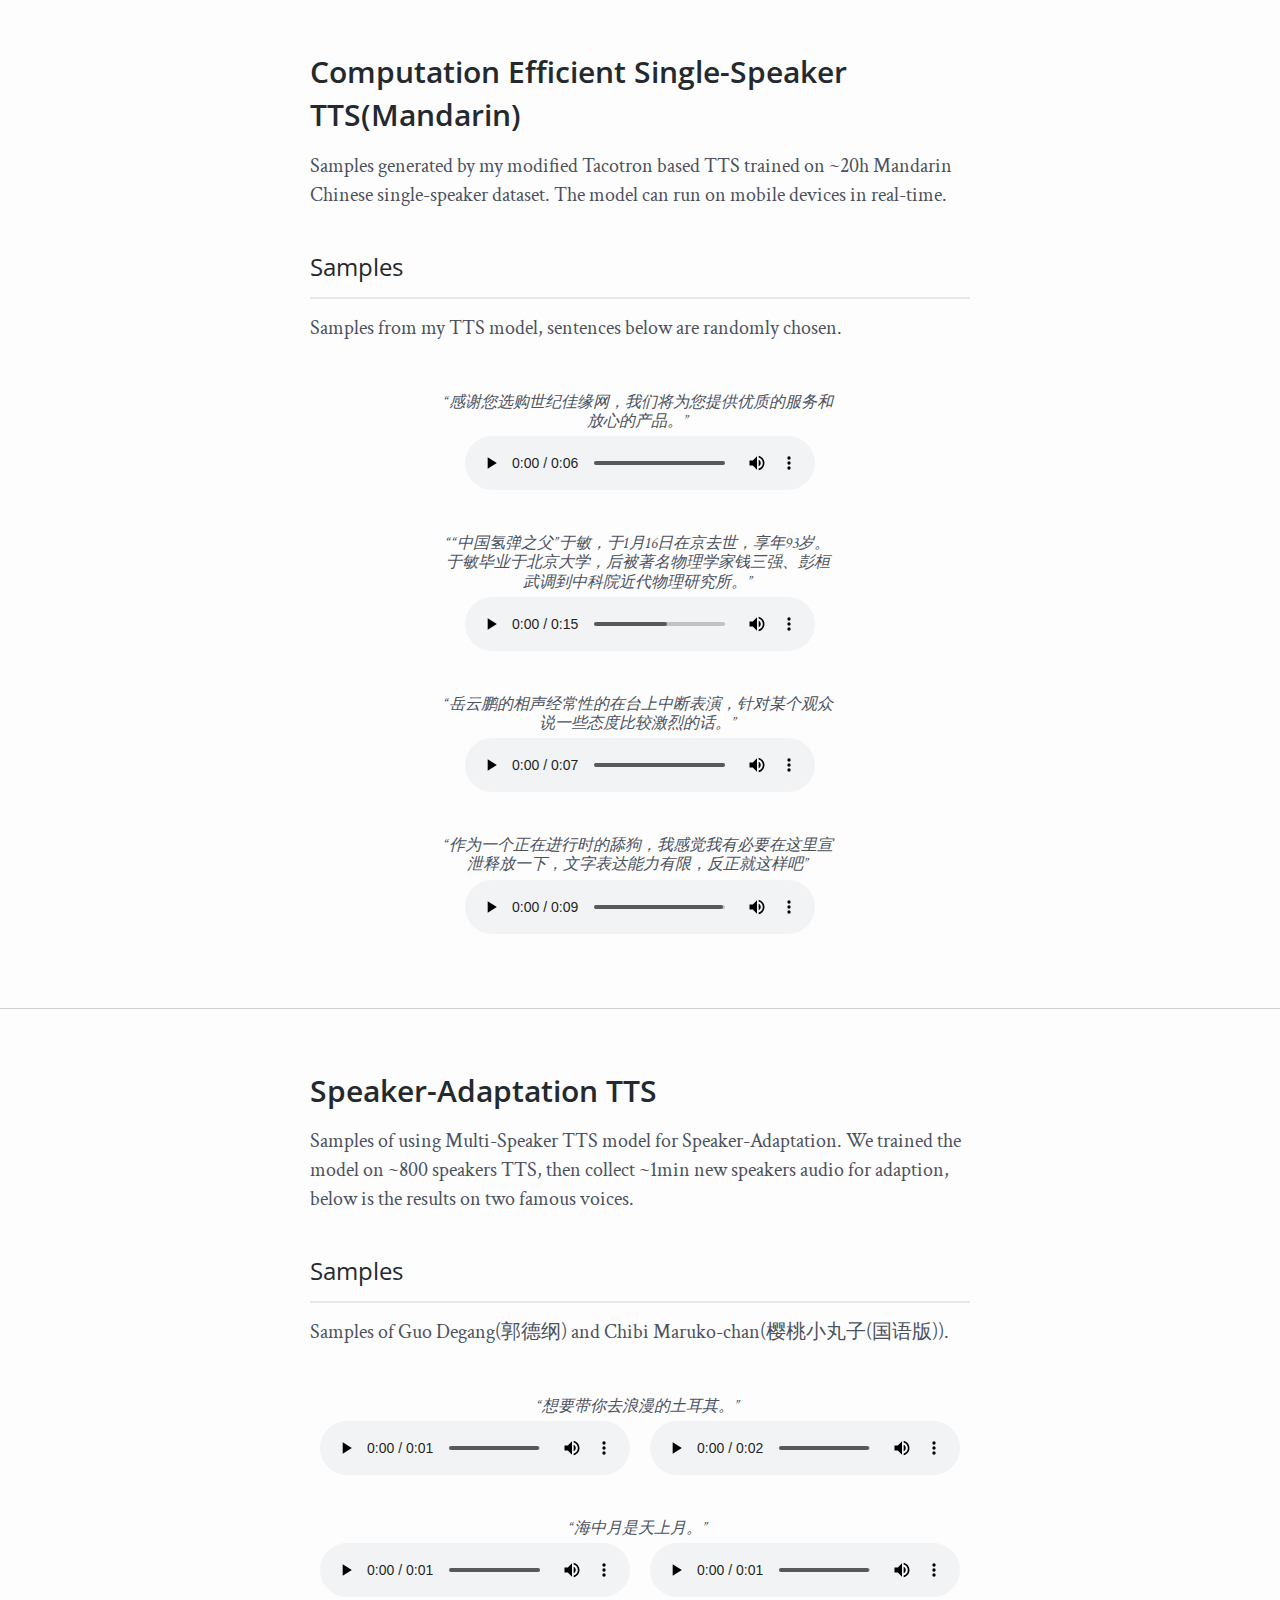
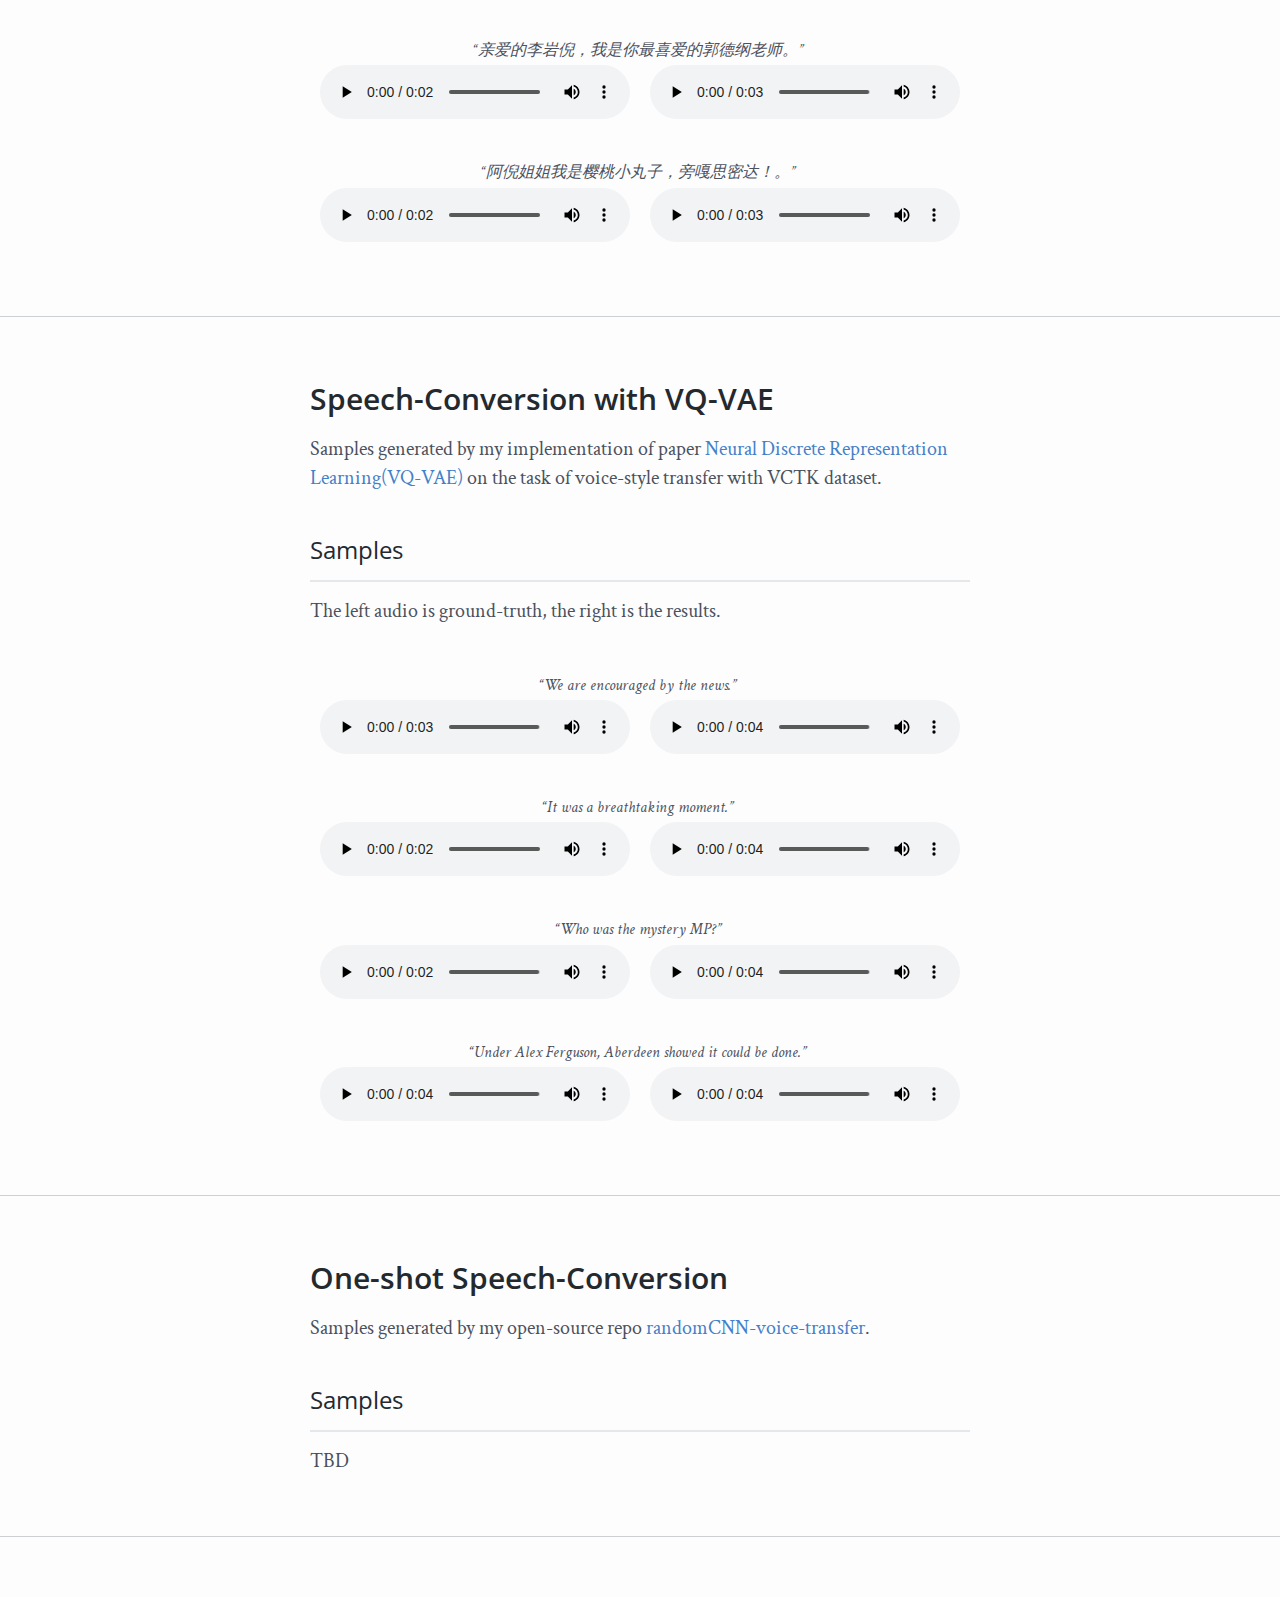
==== commit 831d3233: "add qrcode." ====
--- a/index.html
+++ b/index.html
@@ -13,6 +13,7 @@
 </head>
 
 <body>
+    <div class="about"><a href="about.html" style="color: black">关于我</a></div>
 
     <div class='section'>
         <h1>Samples</h1>
--- a/index.css
+++ b/index.css
@@ -8,6 +8,12 @@
     font-size: 20px;
     line-height: 145%;
     color: rgb(75, 81, 93);
+}
+
+.about {
+    text-align: right;
+    margin-top: 10px;
+    margin-right: 40px;
 }
 
 body {
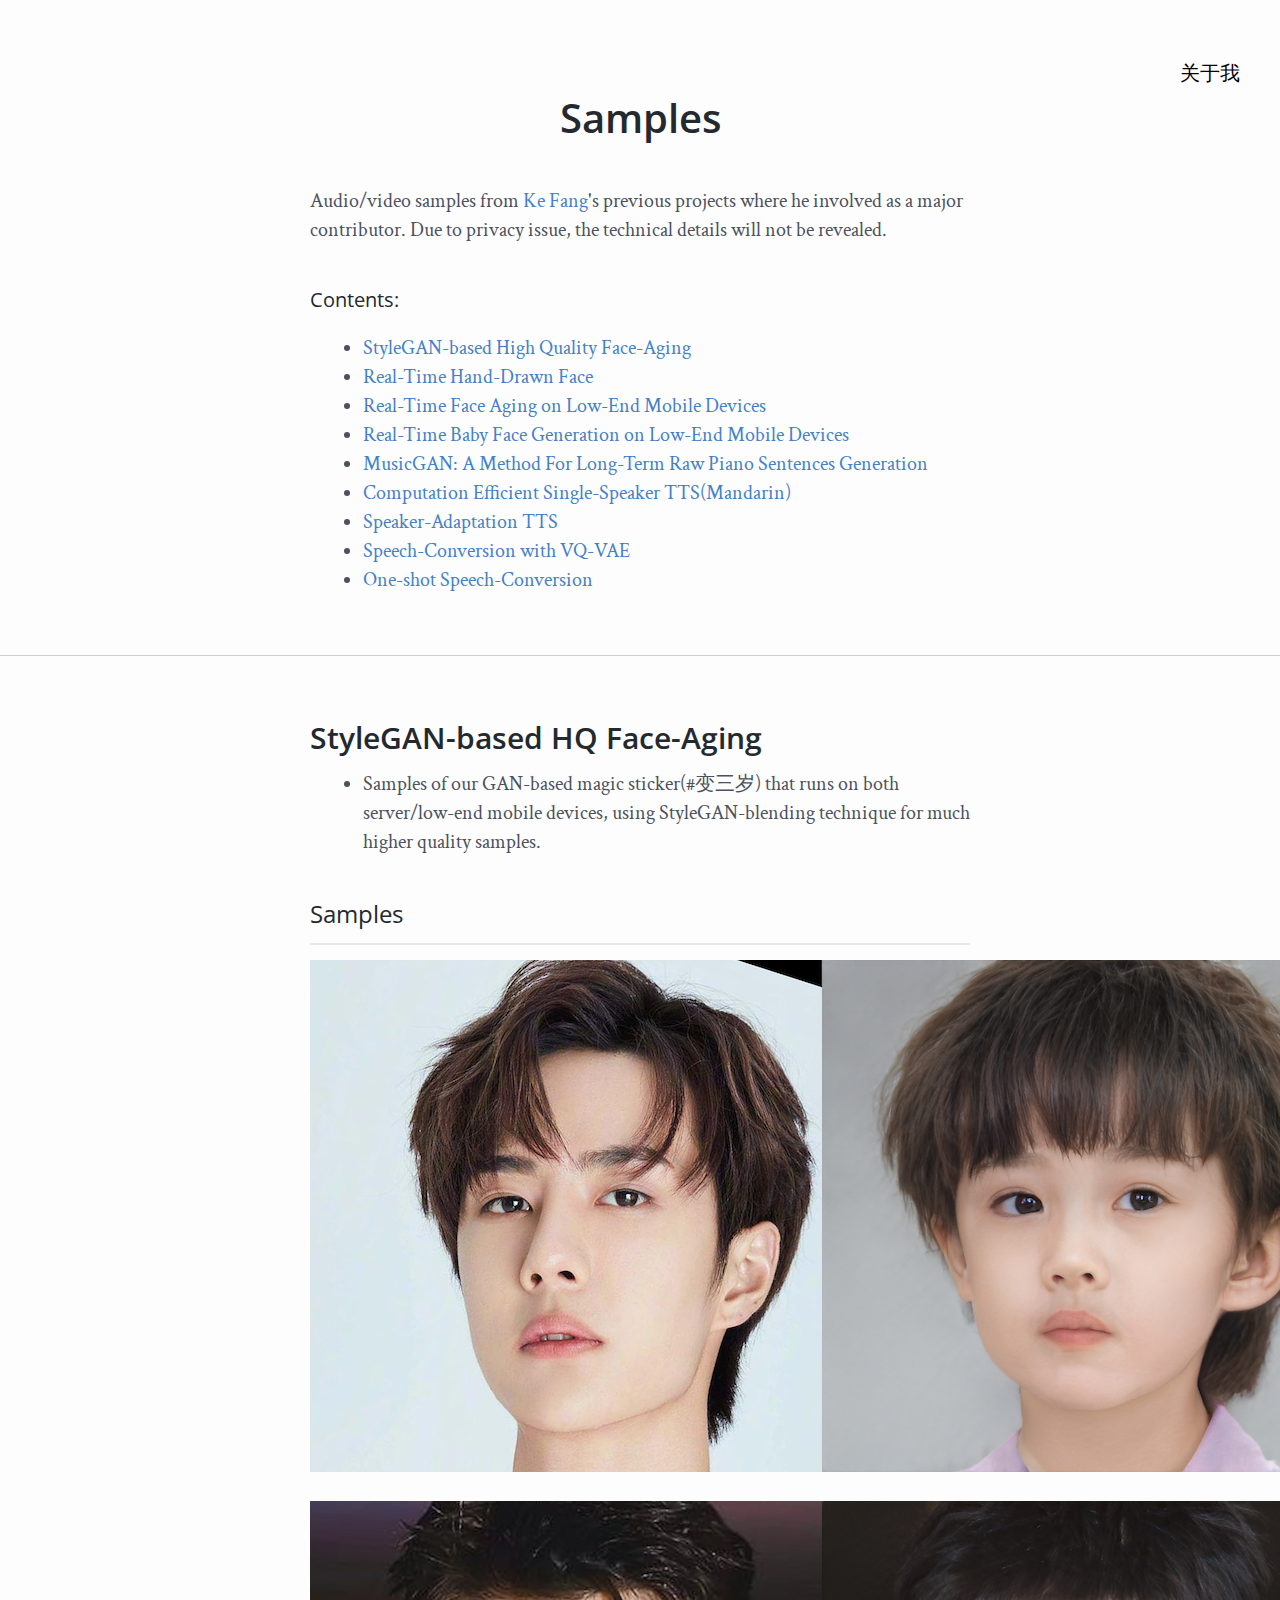
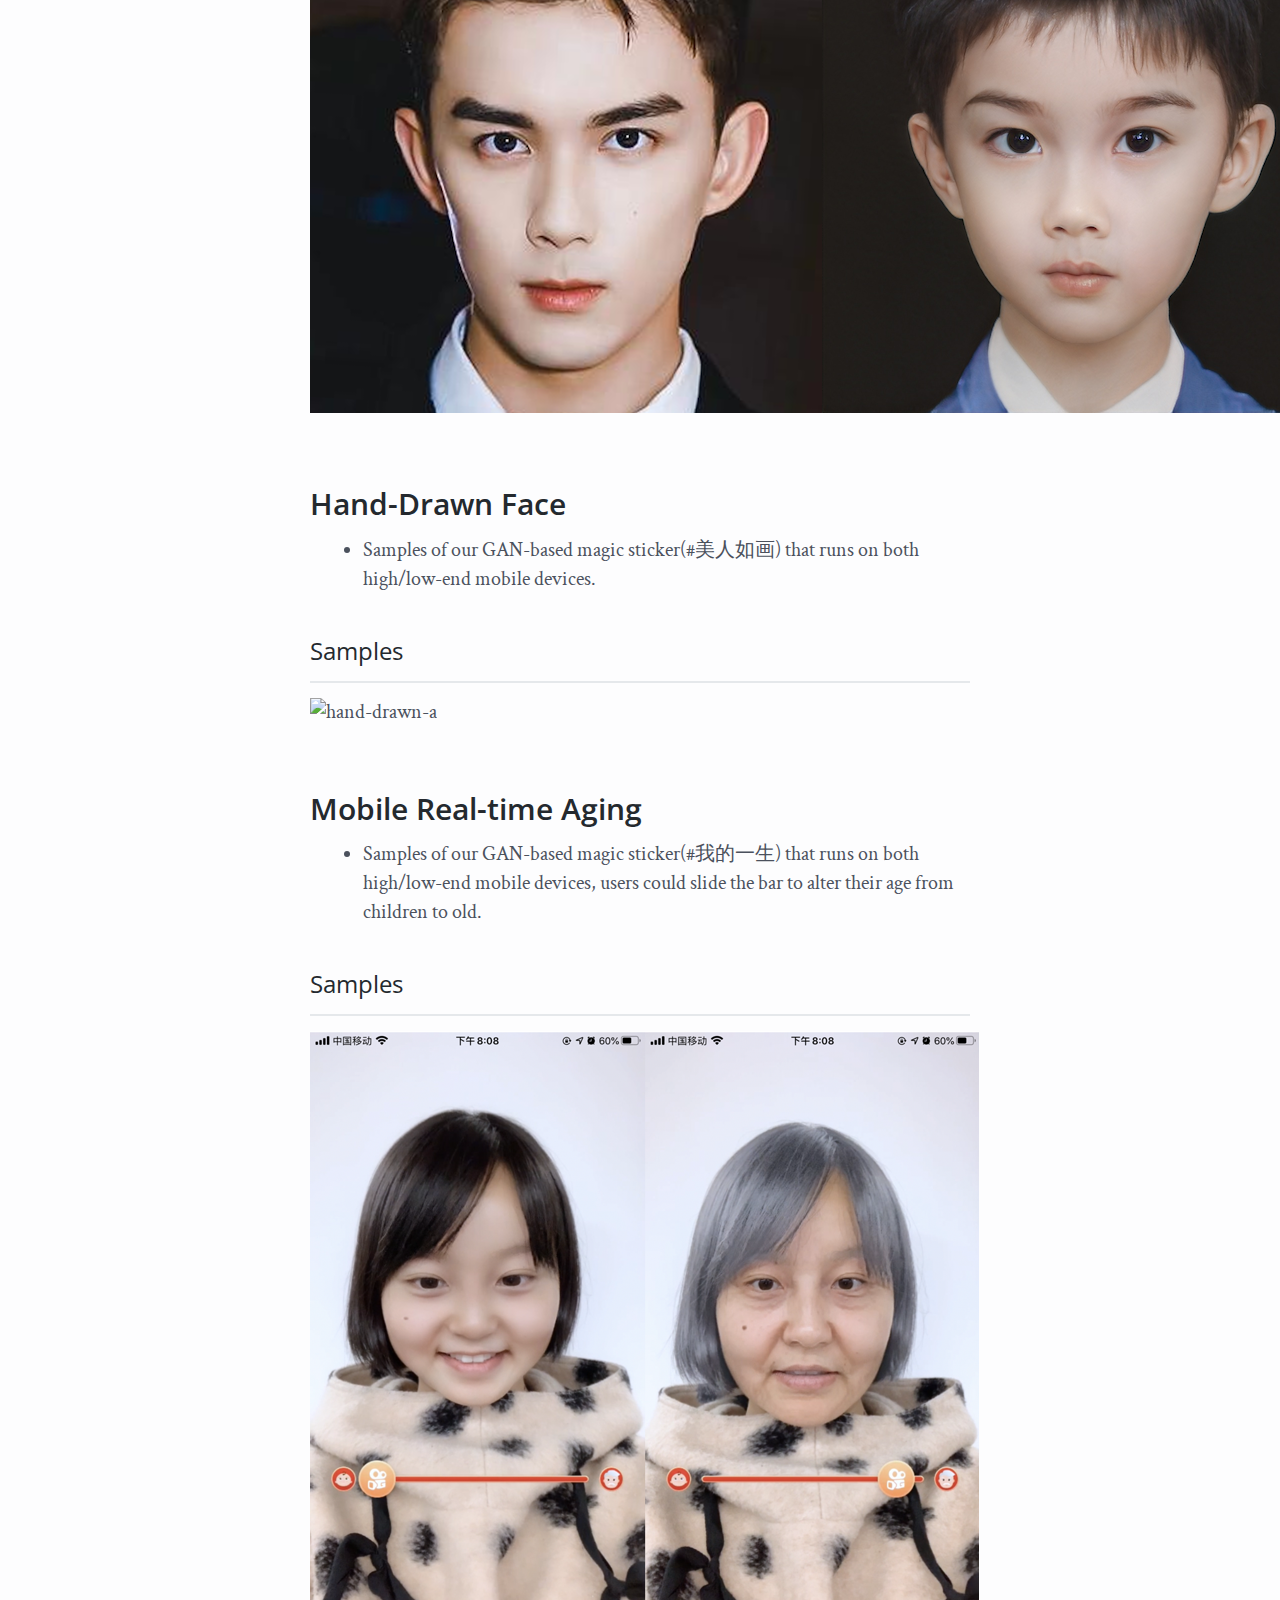
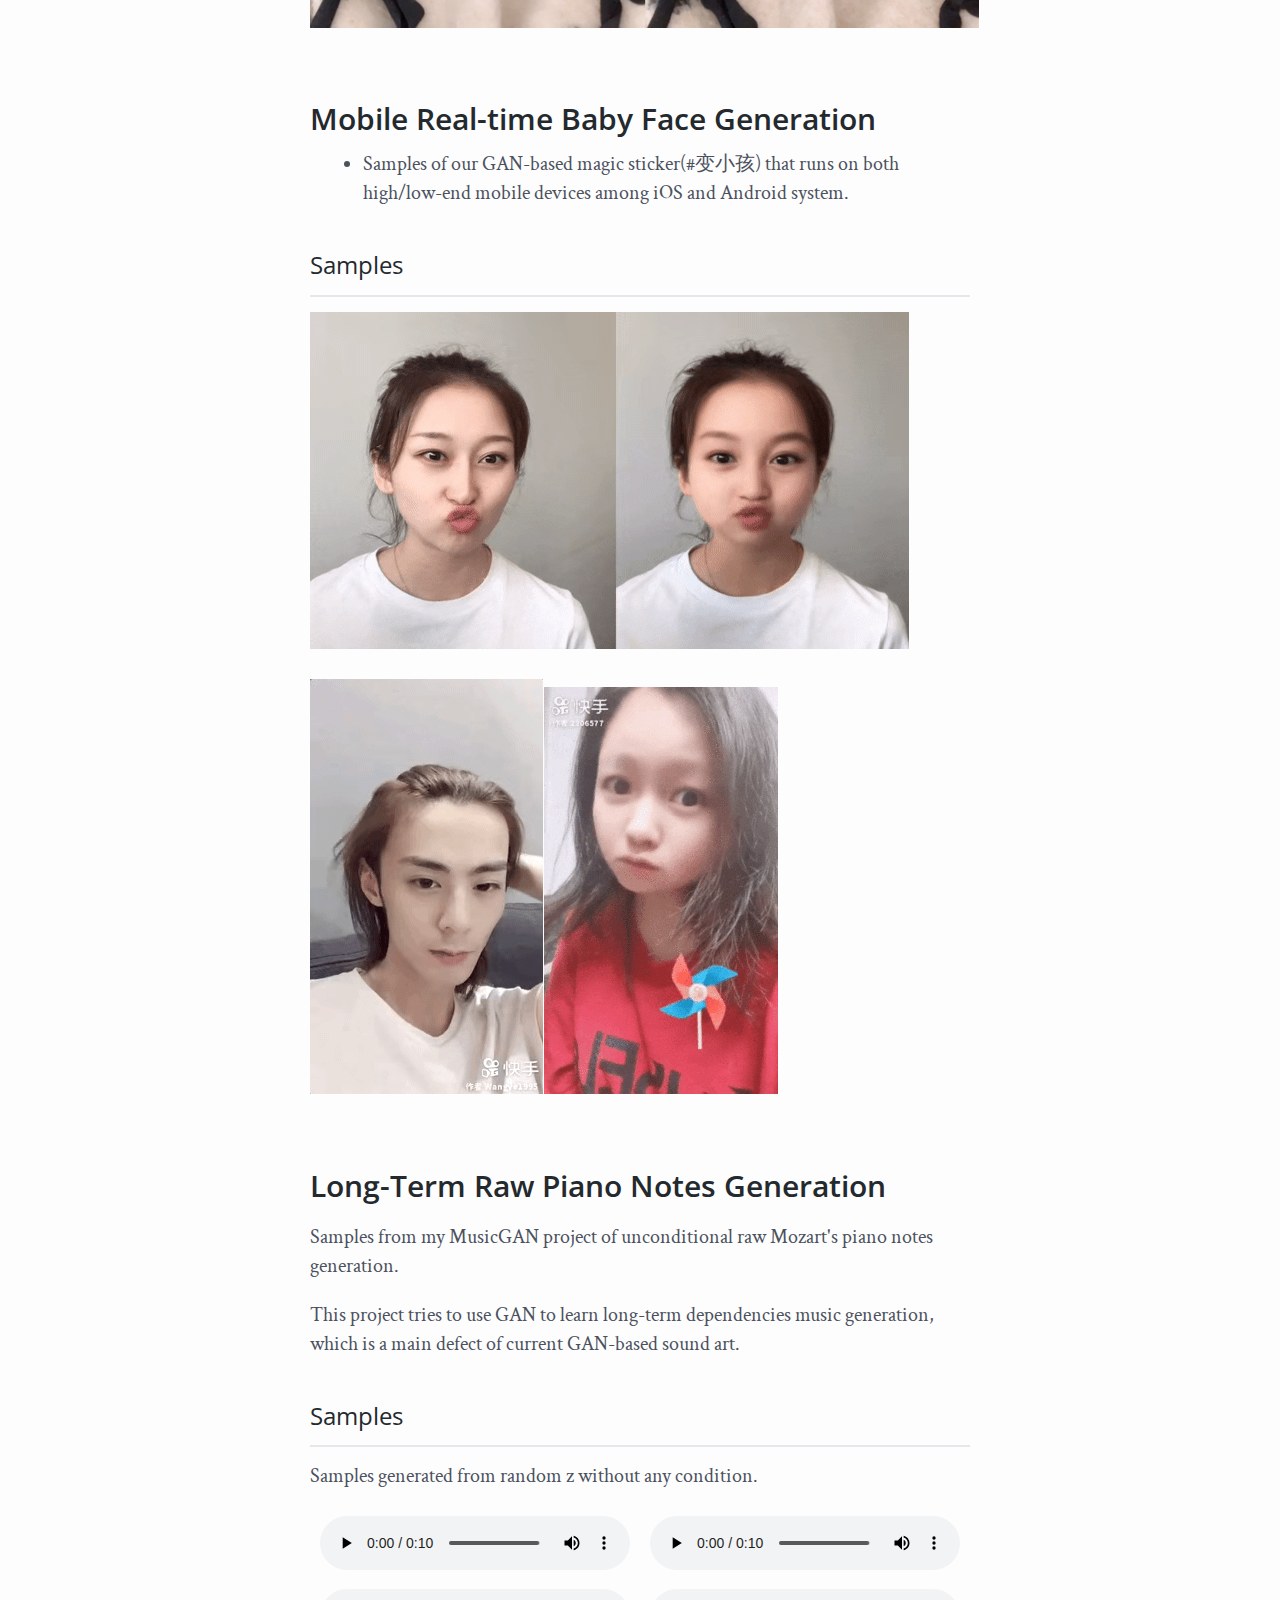
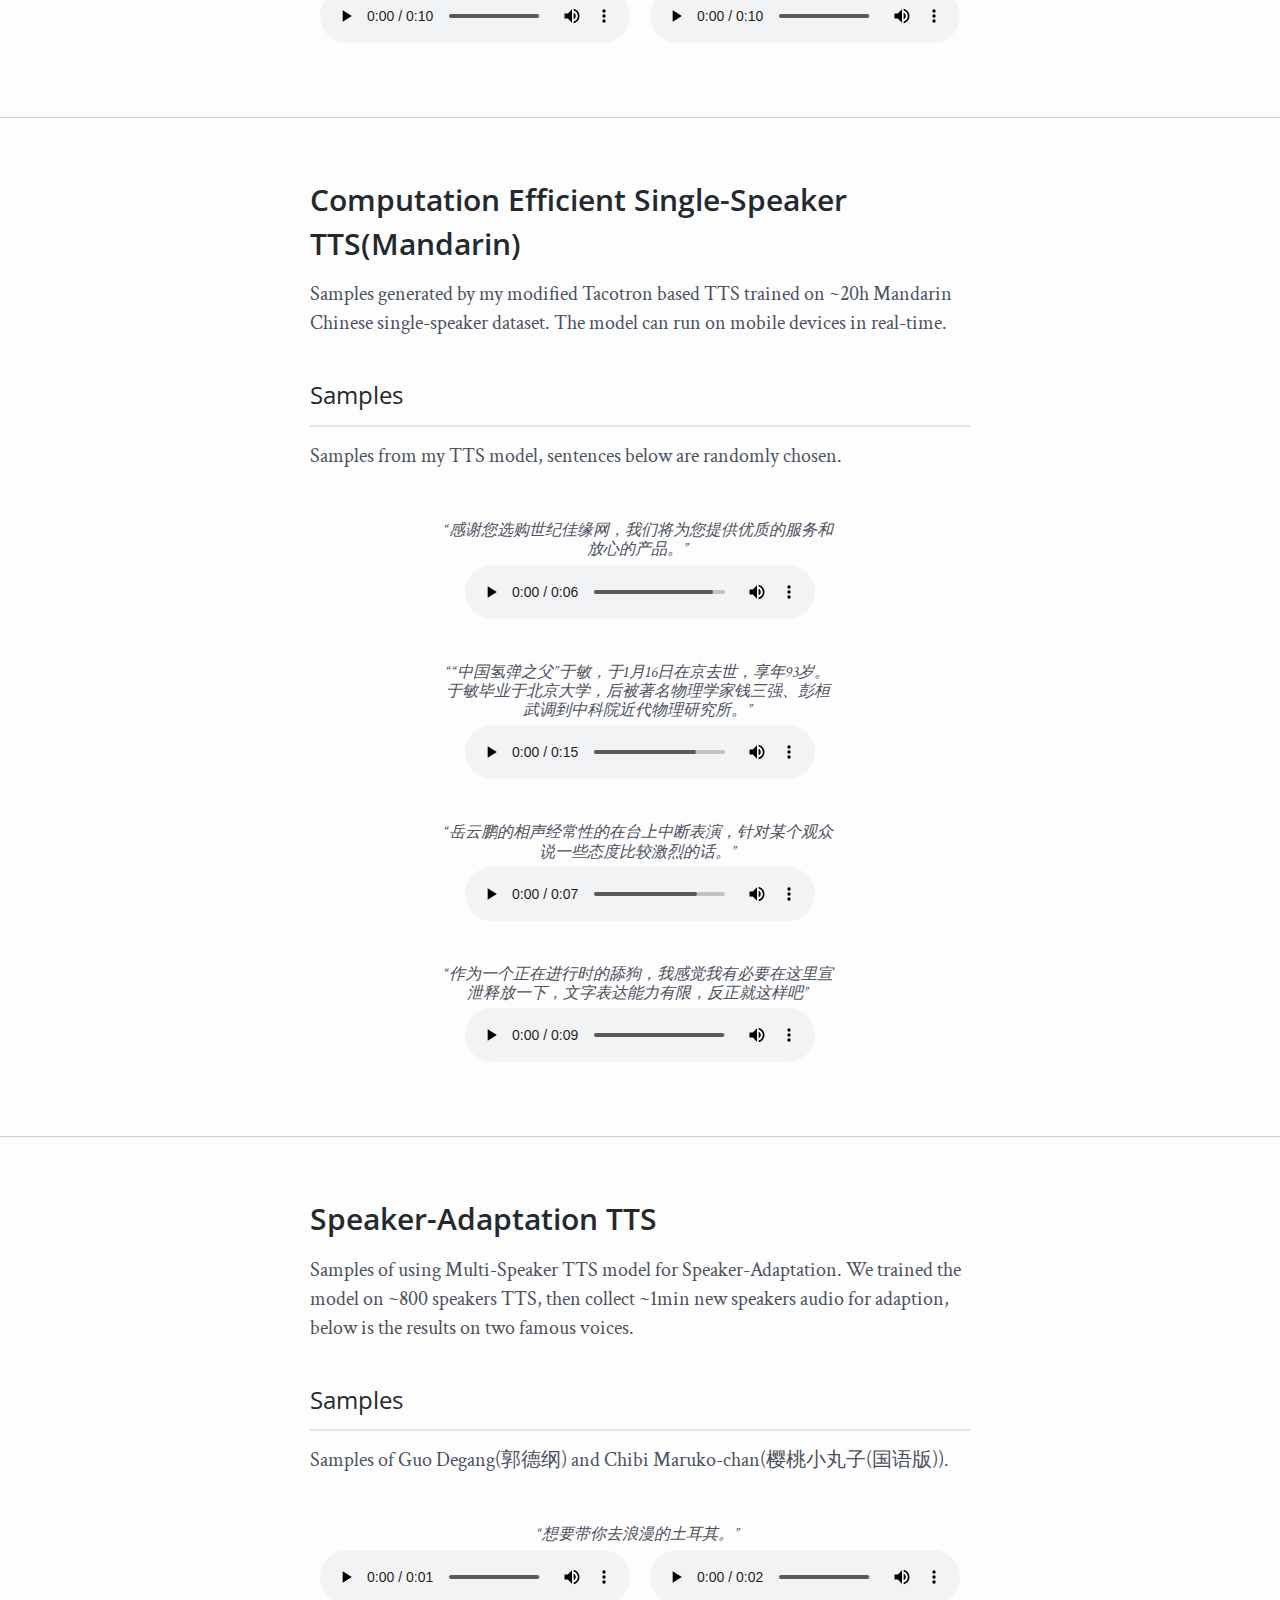
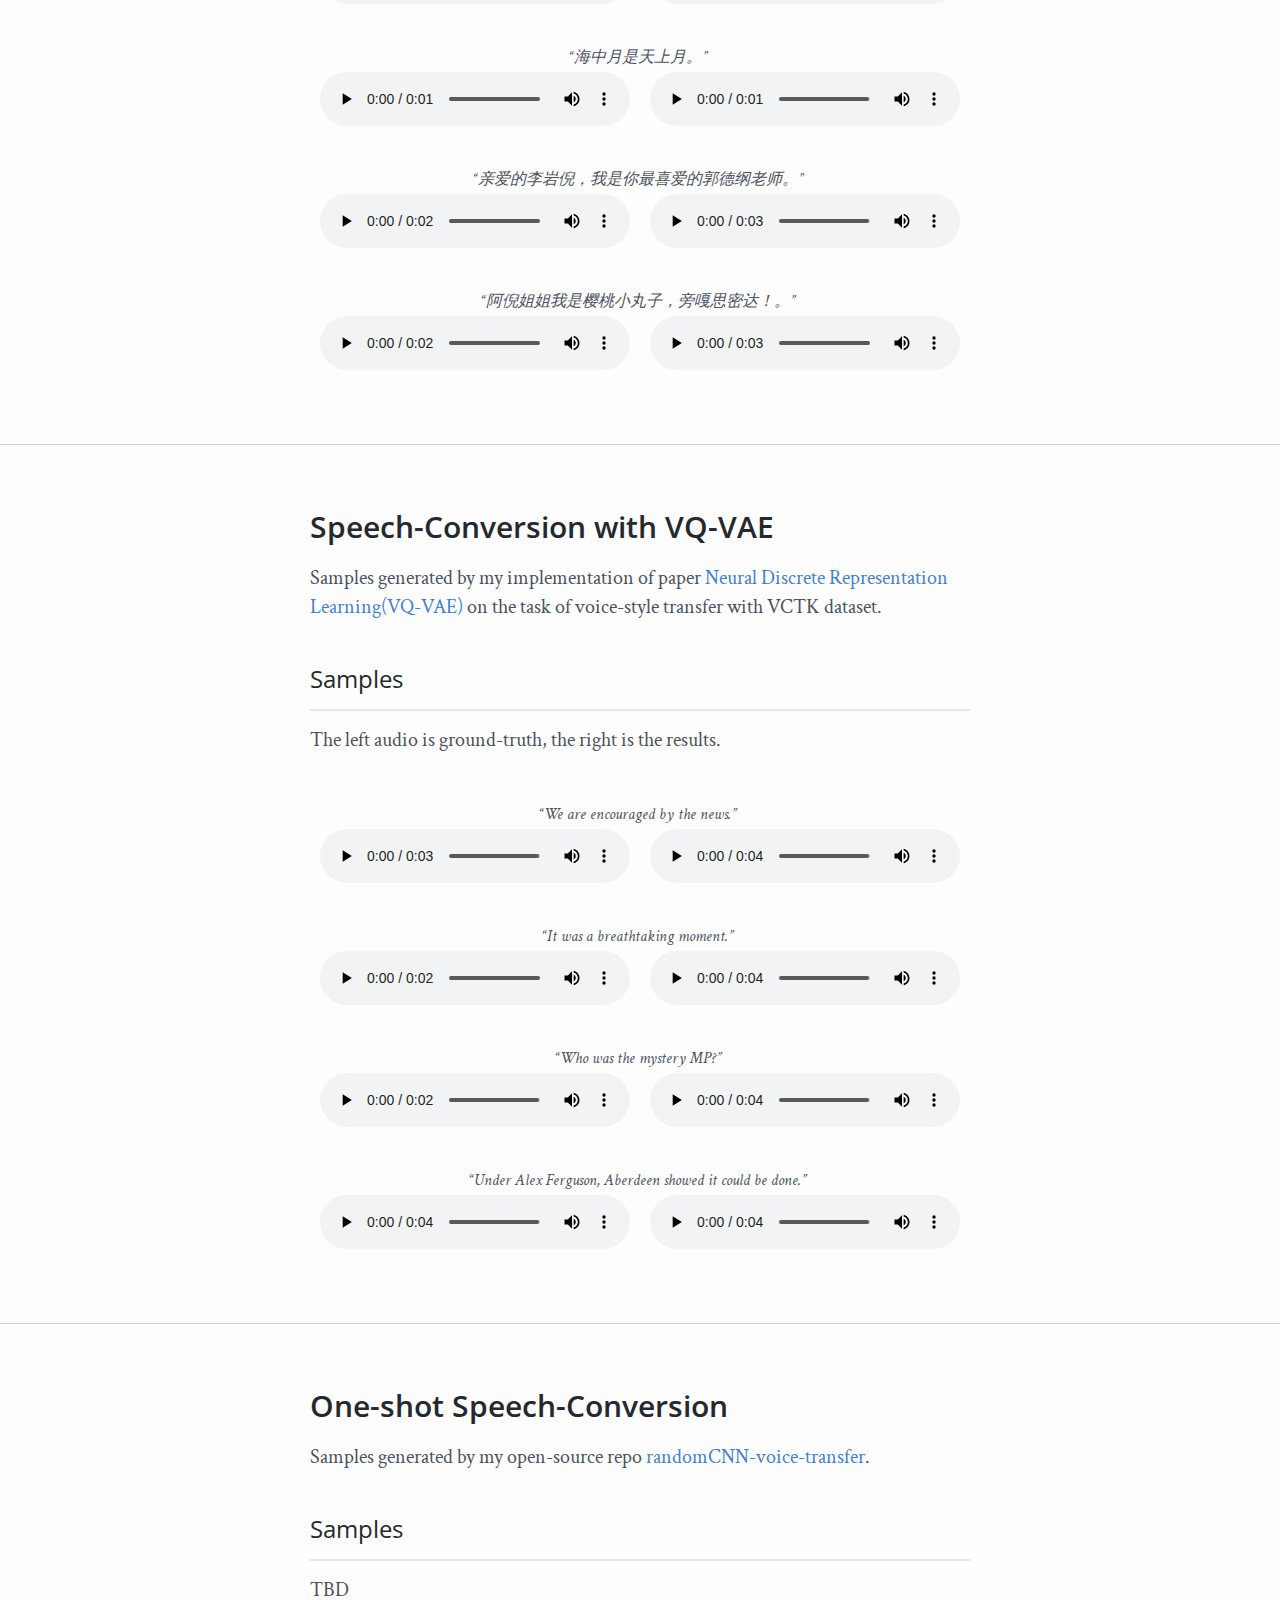
==== commit 83b561dd: "add works done in 2021." ====
--- a/index.html
+++ b/index.html
@@ -22,6 +22,8 @@
         <h4>Contents:</h4>
         <p>
         <ul class='toc'>
+            <li><a href='#section-8'>StyleGAN-based High Quality Face-Aging</a></li>
+            <li><a href='#section-7'>Real-Time Hand-Drawn Face</a></li>
             <li><a href='#section-6'>Real-Time Face Aging on Low-End Mobile Devices</a></li>
             <li><a href='#section-5'>Real-Time Baby Face Generation on Low-End Mobile Devices</a></li>
             <li><a href='#section-4'>MusicGAN: A Method For Long-Term Raw Piano Sentences Generation</a></li>
@@ -43,6 +45,28 @@
     </div>
 
     <hr>
+
+    <div id='section-8' class='section'>
+        <h2>StyleGAN-based HQ Face-Aging</h2>
+        <ul>
+            <li>Samples of our GAN-based magic sticker(#变三岁) that runs on both server/low-end mobile devices, using StyleGAN-blending technique for much higher quality samples.</li>
+        </ul>
+        <h3>Samples</h3>
+        <p><img src="samples/img/back2three_A.png" alt="back2three-a"></p>
+        <p><img src="samples/img/back2three_B.png" alt="back2three-b"></p>
+
+    </div>
+
+
+    <div id='section-7' class='section'>
+        <h2>Hand-Drawn Face</h2>
+        <ul>
+            <li>Samples of our GAN-based magic sticker(#美人如画) that runs on both high/low-end mobile devices.</li>
+        </ul>
+        <h3>Samples</h3>
+        <p><img src="samples/gif/hand-drawn.gif" alt="hand-drawn-a"></p>
+
+    </div>
 
     <div id='section-6' class='section'>
         <h2>Mobile Real-time Aging</h2>
